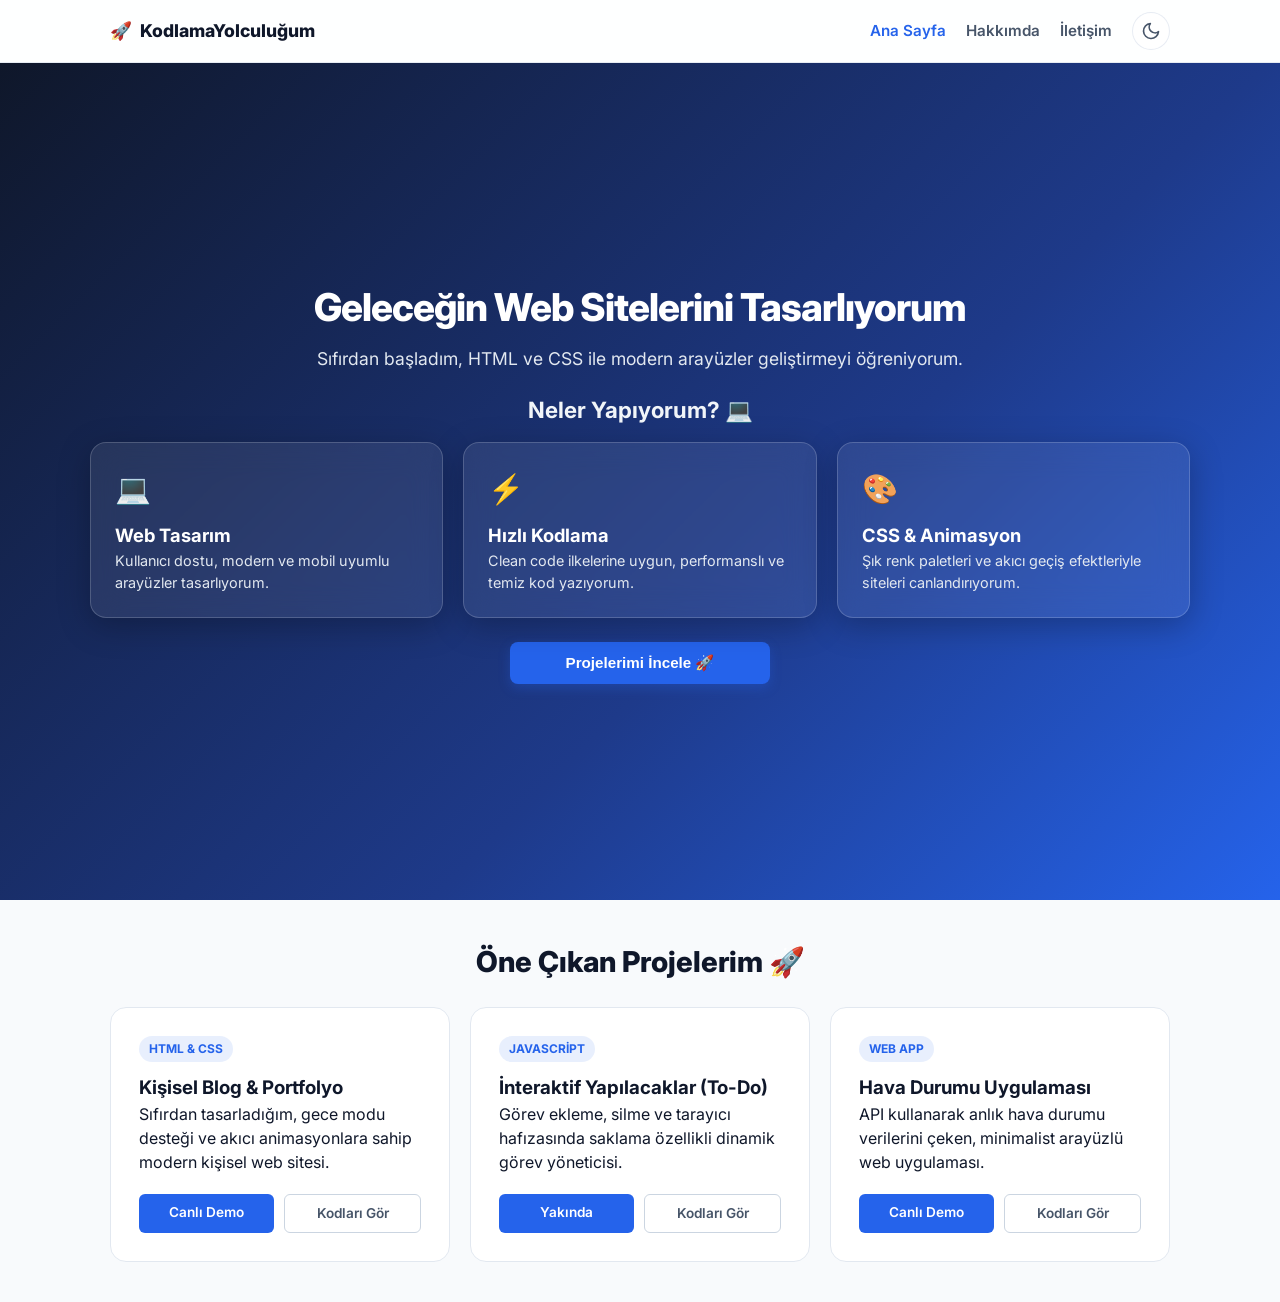
==== index.html @ c3fbe7cc "Add files via upload" ====
<!DOCTYPE html>
<html lang="tr">
<head>
    <meta charset="UTF-8">
    <meta name="viewport" content="width=device-width, initial-scale=1.0">
    <title>Profesyonel Web Sitem</title>
    
    <link href="https://fonts.googleapis.com/css2?family=Inter:wght@400;600;800&display=swap" rel="stylesheet">
    <link rel="stylesheet" href="style.css">
    
    <script>
        if (localStorage.getItem('theme') === 'dark') {
            document.documentElement.classList.add('dark-mode');
        }
    </script>
</head>
<body>

    <!-- ÜST NAVİGASYON MENÜSÜ -->
    <nav class="navbar">
        <div class="nav-container">
            <a href="index.html" class="nav-logo">
                <span>🚀</span> KodlamaYolculuğum
            </a>

            <ul class="nav-links">
                <li><a href="index.html" class="active">Ana Sayfa</a></li>
                <li><a href="hakkimda.html">Hakkımda</a></li>
                <li><a href="iletisim.html">İletişim</a></li>
                <li>
                    <button id="theme-toggle" class="theme-icon-btn" aria-label="Temayı Değiştir" title="Temayı Değiştir">
                        <svg id="theme-moon" class="theme-svg" xmlns="http://www.w3.org/2000/svg" width="20" height="20" viewBox="0 0 24 24" fill="none" stroke="currentColor" stroke-width="2" stroke-linecap="round" stroke-linejoin="round">
                            <path d="M21 12.79A9 9 0 1 1 11.21 3 7 7 0 0 0 21 12.79z"></path>
                        </svg>
                        <svg id="theme-sun" class="theme-svg hidden" xmlns="http://www.w3.org/2000/svg" width="20" height="20" viewBox="0 0 24 24" fill="none" stroke="currentColor" stroke-width="2" stroke-linecap="round" stroke-linejoin="round">
                            <circle cx="12" cy="12" r="5"></circle>
                            <line x1="12" y1="1" x2="12" y2="3"></line>
                            <line x1="12" y1="21" x2="12" y2="23"></line>
                            <line x1="4.22" y1="4.22" x2="5.64" y2="5.64"></line>
                            <line x1="18.36" y1="18.36" x2="19.78" y2="19.78"></line>
                            <line x1="1" y1="12" x2="3" y2="12"></line>
                            <line x1="21" y1="12" x2="23" y2="12"></line>
                            <line x1="4.22" y1="19.78" x2="5.64" y2="18.36"></line>
                            <line x1="18.36" y1="5.64" x2="19.78" y2="4.22"></line>
                        </svg>
                    </button>
                </li>
            </ul>
        </div>
    </nav>

    <!-- MODERN CAM EFEKTLİ TEK EKRAN KAPAK -->
    <header class="hero-screen">
        <!-- Arka Plan Işık Efektleri -->
        <div class="glow-orb orb-1"></div>
        <div class="glow-orb orb-2"></div>

        <div class="hero-content">
            <h1>Geleceğin Web Sitelerini Tasarlıyorum</h1>
            <p>Sıfırdan başladım, HTML ve CSS ile modern arayüzler geliştirmeyi öğreniyorum.</p>
        </div>

        <div class="hero-services">
            <h2 class="section-title-light">Neler Yapıyorum? 💻</h2>
            <div class="card-grid">
                <div class="card glass-card">
                    <div class="card-icon">💻</div>
                    <h3>Web Tasarım</h3>
                    <p>Kullanıcı dostu, modern ve mobil uyumlu arayüzler tasarlıyorum.</p>
                </div>
                <div class="card glass-card">
                    <div class="card-icon">⚡</div>
                    <h3>Hızlı Kodlama</h3>
                    <p>Clean code ilkelerine uygun, performanslı ve temiz kod yazıyorum.</p>
                </div>
                <div class="card glass-card">
                    <div class="card-icon">🎨</div>
                    <h3>CSS & Animasyon</h3>
                    <p>Şık renk paletleri ve akıcı geçiş efektleriyle siteleri canlandırıyorum.</p>
                </div>
            </div>

            <button type="button" id="toggle-projeler-btn" class="btn-primary hero-btn">Projelerimi İncele 🚀</button>
        </div>
    </header>

    <!-- İÇERİK BÖLÜMÜ (PROJELER) -->
    <main class="container">
        <section id="projeler" class="fade-section">
            <h2 class="section-title">Öne Çıkan Projelerim 🚀</h2>

            <div class="card-grid">
                <div class="project-card card">
                    <div class="project-tag">HTML & CSS</div>
                    <h3>Kişisel Blog & Portfolyo</h3>
                    <p>Sıfırdan tasarladığım, gece modu desteği ve akıcı animasyonlara sahip modern kişisel web sitesi.</p>
                    <div class="project-links">
                        <a href="index.html" class="project-btn demo-btn">Canlı Demo</a>
                        <a href="#" class="project-btn code-btn">Kodları Gör</a>
                    </div>
                </div>

                <div class="project-card card">
                    <div class="project-tag">JavaScript</div>
                    <h3>İnteraktif Yapılacaklar (To-Do)</h3>
                    <p>Görev ekleme, silme ve tarayıcı hafızasında saklama özellikli dinamik görev yöneticisi.</p>
                    <div class="project-links">
                        <a href="#" class="project-btn demo-btn">Yakında</a>
                        <a href="#" class="project-btn code-btn">Kodları Gör</a>
                    </div>
                </div>

                <!-- Proje 3 Kartı (index.html İçinde) -->
<div class="project-card card">
    <div class="project-tag">Web App</div>
    <h3>Hava Durumu Uygulaması</h3>
    <p>API kullanarak anlık hava durumu verilerini çeken, minimalist arayüzlü web uygulaması.</p>
    <div class="project-links">
        <a href="havadurumu.html" class="project-btn demo-btn">Canlı Demo</a>
        <!-- href="kodlar.html" YAPILDI -->
        <a href="kodlar.html" class="project-btn code-btn">Kodları Gör</a>
    </div>
</div>
        </section>
    </main>

    <script src="script.js"></script>
</body>
</html>
---- style.css ----
/* ==========================================
   1. TEMEL STİLLER & YUMUŞAK SCROLL
   ========================================== */
* {
    margin: 0;
    padding: 0;
    box-sizing: border-box;
}

html {
    scroll-behavior: smooth;
}

body {
    font-family: 'Inter', sans-serif;
    background-color: #f8fafc;
    color: #0f172a;
    line-height: 1.5;
    transition: background-color 0.3s ease, color 0.3s ease;
}

.container {
    max-width: 1100px;
    margin: 0 auto;
    padding: 40px 20px;
}

.section-title {
    font-size: 1.8rem;
    font-weight: 800;
    margin-bottom: 24px;
    text-align: center;
}

.section-title-light {
    font-size: 1.4rem;
    font-weight: 700;
    margin-bottom: 16px;
    text-align: center;
    color: #f1f5f9;
}

#projeler {
    scroll-margin-top: 90px;
}

/* ==========================================
   2. NAVİGASYON (NAVBAR)
   ========================================== */
.navbar {
    position: sticky;
    top: 0;
    background: rgba(255, 255, 255, 0.85);
    backdrop-filter: blur(12px);
    -webkit-backdrop-filter: blur(12px);
    border-bottom: 1px solid rgba(226, 232, 240, 0.8);
    z-index: 1000;
    transition: background 0.3s ease, border-color 0.3s ease;
}

.nav-container {
    display: flex;
    align-items: center;
    justify-content: space-between;
    max-width: 1100px;
    margin: 0 auto;
    padding: 12px 20px;
}

.nav-logo {
    font-size: 1.1rem;
    font-weight: 800;
    color: #0f172a;
    text-decoration: none;
    display: flex;
    align-items: center;
    gap: 8px;
}

.nav-links {
    display: flex;
    align-items: center;
    list-style: none;
    gap: 20px;
}

.nav-links li {
    display: flex;
    align-items: center;
}

.nav-links a {
    text-decoration: none;
    color: #475569;
    font-weight: 600;
    font-size: 0.95rem;
    transition: color 0.2s ease;
}

.nav-links a:hover,
.nav-links a.active {
    color: #2563eb;
}

/* ==========================================
   3. GECE MODU BUTONU (SVG İKON)
   ========================================== */
.theme-icon-btn {
    background: rgba(255, 255, 255, 0.4);
    border: 1px solid rgba(226, 232, 240, 0.8);
    backdrop-filter: blur(8px);
    border-radius: 50%;
    width: 38px;
    height: 38px;
    display: flex;
    align-items: center;
    justify-content: center;
    cursor: pointer;
    color: #475569;
    transition: all 0.25s ease;
    padding: 0;
}

.theme-icon-btn:hover {
    background-color: rgba(37, 99, 235, 0.1);
    border-color: #2563eb;
    color: #2563eb;
    transform: scale(1.05);
}

.theme-svg.hidden {
    display: none;
}

/* ==========================================
   4. TEK EKRAN KANVAS (HERO SCREEN)
   ========================================== */
.hero-screen {
    min-height: calc(100vh - 63px); /* Ekranı tam kaplar */
    background: linear-gradient(135deg, #0f172a 0%, #1e3a8a 60%, #2563eb 100%);
    color: white;
    display: flex;
    flex-direction: column;
    justify-content: space-between;
    align-items: center;
    padding: 30px 20px;
    box-sizing: border-box;
}

.hero-content {
    max-width: 700px;
    text-align: center;
    margin-top: auto;
    margin-bottom: 20px;
}

.hero-content h1 {
    font-size: 2.4rem;
    font-weight: 800;
    margin-bottom: 10px;
    letter-spacing: -1px;
}

.hero-content p {
    font-size: 1.1rem;
    color: #e2e8f0;
}

.hero-services {
    width: 100%;
    max-width: 1100px;
    margin-bottom: auto;
}

.hero-card {
    background: rgba(255, 255, 255, 0.1) !important;
    backdrop-filter: blur(12px);
    -webkit-backdrop-filter: blur(12px);
    border: 1px solid rgba(255, 255, 255, 0.2) !important;
    color: white !important;
    padding: 20px !important;
}

.hero-card h3 { color: white !important; font-size: 1.1rem; }
.hero-card p { color: #cbd5e1 !important; font-size: 0.85rem; }

.hero-btn {
    max-width: 260px;
    margin: 24px auto 0 auto;
    display: block;
}

.btn-primary {
    background-color: #2563eb;
    color: white;
    padding: 12px 24px;
    border-radius: 8px;
    font-weight: 600;
    font-size: 0.95rem;
    border: none;
    cursor: pointer;
    transition: all 0.3s ease;
    box-shadow: 0 4px 12px rgba(37, 99, 235, 0.3);
    text-align: center;
    width: 100%;
}

.btn-primary:hover {
    background-color: #1d4ed8;
    transform: translateY(-2px);
    box-shadow: 0 6px 20px rgba(37, 99, 235, 0.4);
}

/* ==========================================
   5. KARTLAR VE PROJELER
   ========================================== */
.card-grid {
    display: grid;
    grid-template-columns: repeat(auto-fit, minmax(260px, 1fr));
    gap: 20px;
}

.card {
    background: white;
    padding: 28px;
    border-radius: 16px;
    border: 1px solid #e2e8f0;
    transition: transform 0.3s ease, box-shadow 0.3s ease;
}

.card:hover {
    transform: translateY(-5px);
    box-shadow: 0 12px 24px rgba(0, 0, 0, 0.12);
}

.card-icon {
    font-size: 1.8rem;
    margin-bottom: 12px;
}

/* Gizli Projeler Bölümü */
.hidden-section {
    display: none;
    opacity: 0;
    transition: opacity 0.4s ease;
}

.hidden-section.show {
    display: block;
    opacity: 1;
}

.project-card {
    display: flex;
    flex-direction: column;
    justify-content: space-between;
}

.project-tag {
    align-self: flex-start;
    background: rgba(37, 99, 235, 0.1);
    color: #2563eb;
    font-size: 0.75rem;
    font-weight: 700;
    padding: 4px 10px;
    border-radius: 20px;
    margin-bottom: 12px;
    text-transform: uppercase;
}

.project-links {
    display: flex;
    gap: 10px;
    margin-top: 20px;
}

.project-btn {
    flex: 1;
    text-align: center;
    padding: 8px 12px;
    border-radius: 6px;
    font-size: 0.85rem;
    font-weight: 600;
    text-decoration: none;
    transition: all 0.2s ease;
}

.demo-btn { background-color: #2563eb; color: white; }
.demo-btn:hover { background-color: #1d4ed8; }

.code-btn {
    background-color: transparent;
    border: 1px solid #cbd5e1;
    color: #475569;
}
.code-btn:hover { border-color: #2563eb; color: #2563eb; }

/* ==========================================
   6. GECE MODU STİLLERİ (DARK MODE)
   ========================================== */
body.dark-mode {
    background-color: #090d16;
    color: #f8fafc;
}

body.dark-mode .navbar {
    background: rgba(15, 23, 42, 0.85);
    border-bottom-color: rgba(51, 65, 85, 0.8);
}

body.dark-mode .nav-logo { color: #f8fafc; }
body.dark-mode .nav-links a { color: #cbd5e1; }
body.dark-mode .nav-links a:hover,
body.dark-mode .nav-links a.active { color: #60a5fa; }

body.dark-mode .hero-screen {
    background: linear-gradient(135deg, #020617 0%, #0f172a 60%, #1e1b4b 100%) !important;
}

body.dark-mode .theme-icon-btn {
    background: rgba(30, 41, 59, 0.5);
    border-color: rgba(51, 65, 85, 0.8);
    color: #fbbf24;
}

body.dark-mode .card {
    background: #1e293b;
    border-color: #334155;
    color: #f8fafc;
}

body.dark-mode .project-tag {
    background: rgba(96, 165, 250, 0.15);
    color: #60a5fa;
}

body.dark-mode .code-btn {
    border-color: #475569;
    color: #cbd5e1;
}

/* ==========================================
   7. MOBİL UYUM (RESPONSIVE)
   ========================================== */
@media (max-width: 768px) {
    .hero-screen { min-height: auto; padding: 20px 14px; }
    .hero-content h1 { font-size: 1.8rem; }
    .hero-content p { font-size: 0.95rem; }
}
/* ==========================================
   ✨ CAM KARTLARIN AÇIK MODDA YAZILARINI NETLEŞTİRME
   ========================================== */
.glass-card {
    background: rgba(255, 255, 255, 0.08) !important;
    backdrop-filter: blur(16px);
    -webkit-backdrop-filter: blur(16px);
    border: 1px solid rgba(255, 255, 255, 0.18) !important;
    padding: 24px !important;
    box-shadow: 0 8px 32px 0 rgba(0, 0, 0, 0.25);
}

.glass-card h3 { 
    color: #ffffff !important; 
    font-size: 1.15rem;
    font-weight: 700;
}

.glass-card p { 
    color: #e2e8f0 !important; 
    font-size: 0.9rem;
    line-height: 1.5;
}

.glass-card:hover {
    background: rgba(255, 255, 255, 0.14) !important;
    border-color: rgba(147, 197, 253, 0.5) !important;
}
/* ==========================================
   ✨ SAYFA AÇILIŞINDA YUKARI SÜZÜLME EFEKTİ
   ========================================== */
body {
    animation: sayfaYukariSuzul 0.7s cubic-bezier(0.16, 1, 0.3, 1) forwards;
}

@keyframes sayfaYukariSuzul {
    from {
        opacity: 0;
        transform: translateY(24px); /* Sayfa hafif aşağıdan başlar */
    }
    to {
        opacity: 1;
        transform: translateY(0);    /* Tam yerine pürüzsüzce oturur */
    }
}
/* ==========================================
   🌤️ HAVA DURUMU UYGULAMASI STİLLERİ
   ========================================== */
.weather-card {
    max-width: 480px;
    margin: 40px auto;
    text-align: center;
    padding: 36px 28px;
}

.weather-subtext {
    color: #64748b;
    font-size: 0.9rem;
    margin-bottom: 20px;
}

body.dark-mode .weather-subtext { color: #94a3b8; }

.weather-search-box {
    display: flex;
    gap: 10px;
    margin-bottom: 28px;
}

.weather-search-box input {
    flex: 1;
    padding: 12px 16px;
    border-radius: 8px;
    border: 1px solid #cbd5e1;
    font-size: 0.95rem;
    outline: none;
    transition: border-color 0.2s;
}

.weather-search-box input:focus {
    border-color: #2563eb;
}

body.dark-mode .weather-search-box input {
    background: #0f172a;
    border-color: #334155;
    color: white;
}

.weather-icon {
    font-size: 3.5rem;
    margin-bottom: 8px;
}

.weather-temp {
    font-size: 3rem;
    font-weight: 800;
    color: #2563eb;
    margin: 8px 0;
}

body.dark-mode .weather-temp { color: #60a5fa; }

.weather-desc {
    font-size: 1.1rem;
    font-weight: 600;
    color: #475569;
    margin-bottom: 24px;
}

body.dark-mode .weather-desc { color: #cbd5e1; }

.weather-details {
    display: flex;
    justify-content: space-around;
    padding-top: 20px;
    border-top: 1px solid #e2e8f0;
}

body.dark-mode .weather-details { border-top-color: #334155; }

.weather-details div {
    display: flex;
    flex-direction: column;
    gap: 4px;
}

.weather-details span {
    font-size: 0.85rem;
    color: #64748b;
}
/* ==========================================
   🌤️ HAVA DURUMU & ARAMA ÖNERİLERİ STİLLERİ
   ========================================== */
.weather-card {
    max-width: 480px;
    margin: 40px auto;
    text-align: center;
    padding: 36px 28px;
}

.weather-subtext {
    color: #64748b;
    font-size: 0.9rem;
    margin-bottom: 20px;
}

.weather-search-wrapper {
    position: relative;
    margin-bottom: 28px;
}

.weather-search-box {
    display: flex;
    gap: 10px;
}

.weather-search-box input {
    flex: 1;
    padding: 12px 16px;
    border-radius: 8px;
    border: 1px solid #cbd5e1;
    font-size: 0.95rem;
    outline: none;
    transition: border-color 0.2s, background-color 0.3s;
}

.weather-search-box input:focus {
    border-color: #2563eb;
}

/* Otomatik Öneri Listesi */
.suggestions-list {
    position: absolute;
    top: 100%;
    left: 0;
    right: 0;
    background: white;
    border: 1px solid #cbd5e1;
    border-radius: 8px;
    margin-top: 4px;
    list-style: none;
    max-height: 200px;
    overflow-y: auto;
    z-index: 100;
    box-shadow: 0 10px 25px rgba(0, 0, 0, 0.1);
    text-align: left;
}

.suggestions-list.hidden {
    display: none;
}

.suggestions-list li {
    padding: 10px 16px;
    cursor: pointer;
    font-size: 0.9rem;
    border-bottom: 1px solid #f1f5f9;
    color: #0f172a;
    transition: background-color 0.2s;
}

.suggestions-list li:hover {
    background-color: #eff6ff;
    color: #2563eb;
}

.weather-icon {
    font-size: 3.5rem;
    margin-bottom: 8px;
}

.weather-temp {
    font-size: 3rem;
    font-weight: 800;
    color: #2563eb;
    margin: 8px 0;
}

.weather-desc {
    font-size: 1.1rem;
    font-weight: 600;
    color: #475569;
    margin-bottom: 24px;
}

.weather-details {
    display: flex;
    justify-content: space-around;
    padding-top: 20px;
    border-top: 1px solid #e2e8f0;
}

.weather-details div {
    display: flex;
    flex-direction: column;
    gap: 4px;
}

.weather-details span {
    font-size: 0.85rem;
    color: #64748b;
}

/* Gece Modu Özel Uyarlamaları */
body.dark-mode .weather-subtext { color: #94a3b8; }

body.dark-mode .weather-search-box input {
    background: #0f172a;
    border-color: #334155;
    color: white;
}

body.dark-mode .suggestions-list {
    background: #1e293b;
    border-color: #334155;
}

body.dark-mode .suggestions-list li {
    color: #f8fafc;
    border-bottom-color: #334155;
}

body.dark-mode .suggestions-list li:hover {
    background-color: #334155;
    color: #60a5fa;
}

body.dark-mode .weather-temp { color: #60a5fa; }
body.dark-mode .weather-desc { color: #cbd5e1; }
body.dark-mode .weather-details { border-top-color: #334155; }
body.dark-mode .weather-details span { color: #94a3b8; }
/* ==========================================
   💻 KOD GÖRÜNTÜLEYİCİ (CODE VIEWER) STİLLERİ
   ========================================== */
.code-viewer-container {
    max-width: 900px;
    margin: 30px auto;
    padding: 32px;
}

.code-header {
    display: flex;
    justify-content: space-between;
    align-items: center;
    gap: 20px;
    margin-bottom: 16px;
    flex-wrap: wrap;
}

.code-description {
    color: #64748b;
    font-size: 0.95rem;
    margin-bottom: 24px;
}

body.dark-mode .code-description { color: #94a3b8; }

.code-tabs {
    display: flex;
    gap: 8px;
    border-bottom: 2px solid #e2e8f0;
    margin-bottom: 16px;
}

body.dark-mode .code-tabs { border-bottom-color: #334155; }

.tab-btn {
    background: transparent;
    border: none;
    padding: 10px 18px;
    font-size: 0.9rem;
    font-weight: 600;
    color: #64748b;
    cursor: pointer;
    border-bottom: 2px solid transparent;
    margin-bottom: -2px;
    transition: all 0.2s;
}

.tab-btn.active {
    color: #2563eb;
    border-bottom-color: #2563eb;
}

body.dark-mode .tab-btn { color: #94a3b8; }
body.dark-mode .tab-btn.active { color: #60a5fa; border-bottom-color: #60a5fa; }

.code-block-wrapper {
    position: relative;
    background: #0f172a;
    border-radius: 12px;
    padding: 20px;
    overflow-x: auto;
    box-shadow: 0 10px 30px rgba(0, 0, 0, 0.2);
}

.code-block-wrapper pre {
    margin: 0;
    font-family: 'Fira Code', monospace;
    font-size: 0.88rem;
    color: #e2e8f0;
    line-height: 1.6;
}

.copy-btn {
    position: absolute;
    top: 12px;
    right: 12px;
    background: rgba(255, 255, 255, 0.1);
    color: white;
    border: 1px solid rgba(255, 255, 255, 0.2);
    padding: 6px 12px;
    border-radius: 6px;
    font-size: 0.78rem;
    cursor: pointer;
    transition: all 0.2s;
}

.copy-btn:hover {
    background: rgba(255, 255, 255, 0.2);
}
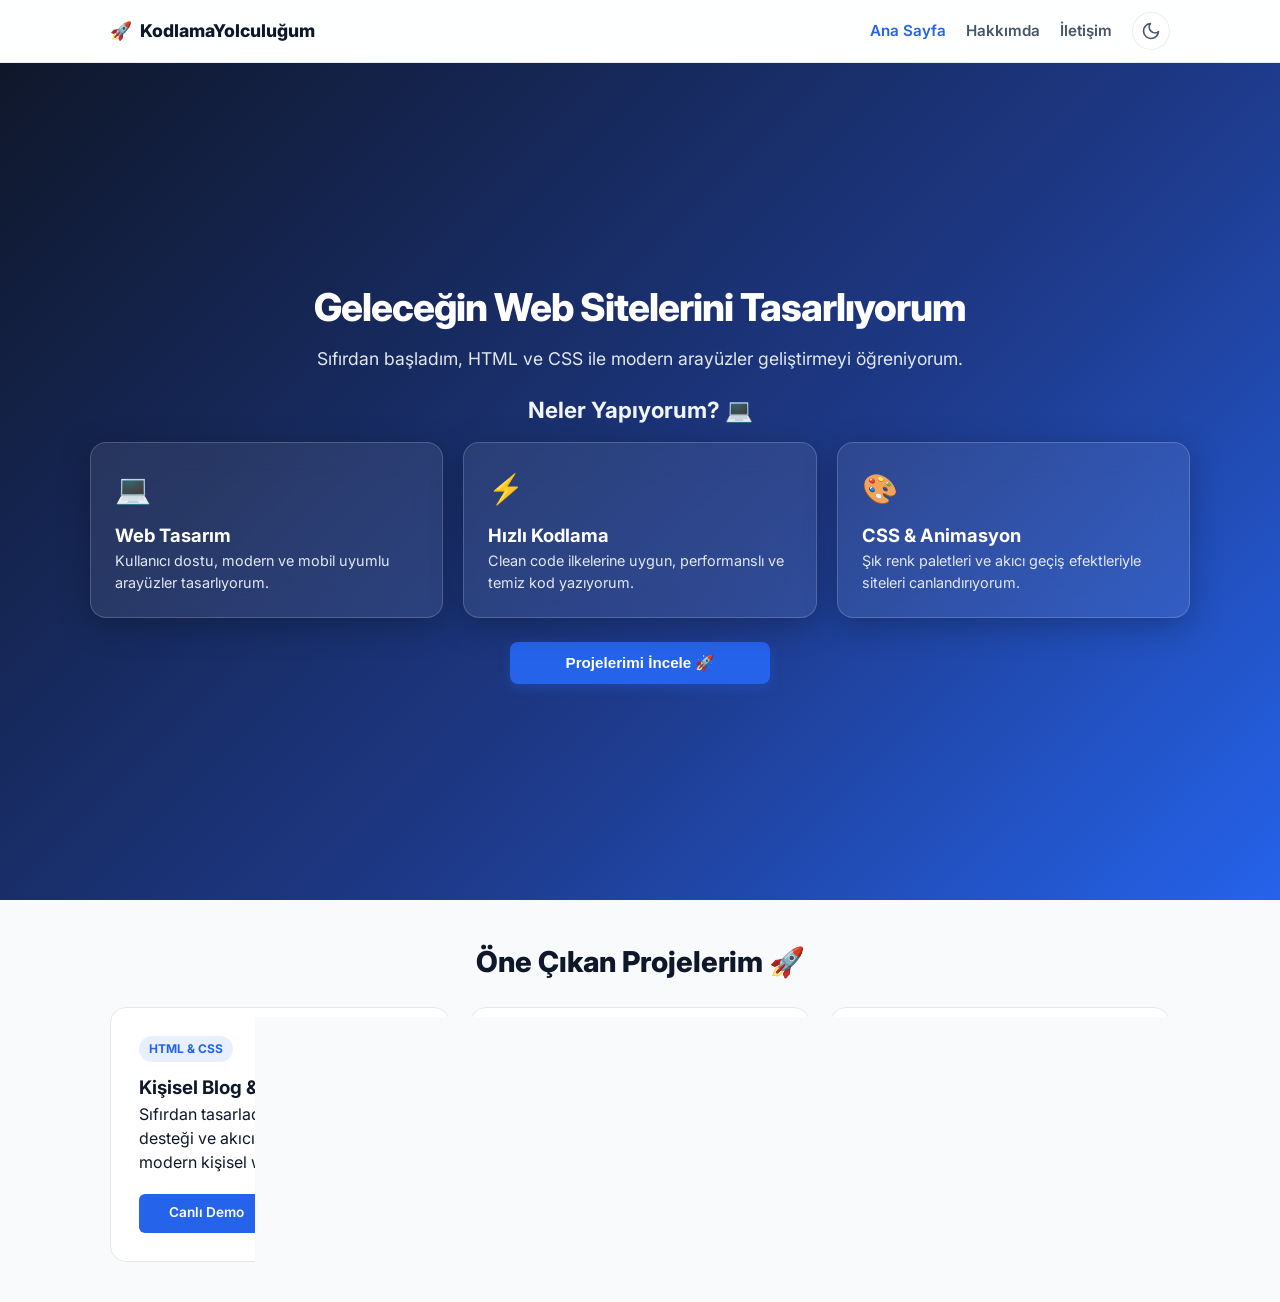
==== commit 9b627329: "Add files via upload" ====
--- a/index.html
+++ b/index.html
@@ -8,6 +8,7 @@
     <link href="https://fonts.googleapis.com/css2?family=Inter:wght@400;600;800&display=swap" rel="stylesheet">
     <link rel="stylesheet" href="style.css">
     
+    <!-- Gece Modu Flaş Önleyici Script -->
     <script>
         if (localStorage.getItem('theme') === 'dark') {
             document.documentElement.classList.add('dark-mode');
@@ -80,7 +81,9 @@
                 </div>
             </div>
 
-            <button type="button" id="toggle-projeler-btn" class="btn-primary hero-btn">Projelerimi İncele 🚀</button>
+            <button type="button" class="btn-primary hero-btn" onclick="document.getElementById('projeler').scrollIntoView({ behavior: 'smooth' }); return false;">
+    Projelerimi İncele 🚀
+</button>
         </div>
     </header>
 
@@ -90,16 +93,18 @@
             <h2 class="section-title">Öne Çıkan Projelerim 🚀</h2>
 
             <div class="card-grid">
+                <!-- 1. PROJE: Kişisel Portfolyo Sitem -->
                 <div class="project-card card">
                     <div class="project-tag">HTML & CSS</div>
                     <h3>Kişisel Blog & Portfolyo</h3>
                     <p>Sıfırdan tasarladığım, gece modu desteği ve akıcı animasyonlara sahip modern kişisel web sitesi.</p>
                     <div class="project-links">
                         <a href="index.html" class="project-btn demo-btn">Canlı Demo</a>
-                        <a href="#" class="project-btn code-btn">Kodları Gör</a>
+                        <a href="https://github.com/mustafa-portfolio/portfolio" target="_blank" class="project-btn code-btn">Kodları Gör ↗</a>
                     </div>
                 </div>
 
+                <!-- 2. PROJE: İnteraktif To-Do App -->
                 <div class="project-card card">
                     <div class="project-tag">JavaScript</div>
                     <h3>İnteraktif Yapılacaklar (To-Do)</h3>
@@ -110,17 +115,17 @@
                     </div>
                 </div>
 
-                <!-- Proje 3 Kartı (index.html İçinde) -->
-<div class="project-card card">
-    <div class="project-tag">Web App</div>
-    <h3>Hava Durumu Uygulaması</h3>
-    <p>API kullanarak anlık hava durumu verilerini çeken, minimalist arayüzlü web uygulaması.</p>
-    <div class="project-links">
-        <a href="havadurumu.html" class="project-btn demo-btn">Canlı Demo</a>
-        <!-- href="kodlar.html" YAPILDI -->
-        <a href="kodlar.html" class="project-btn code-btn">Kodları Gör</a>
-    </div>
-</div>
+                <!-- 3. PROJE: Hava Durumu Uygulaması -->
+                <div class="project-card card">
+                    <div class="project-tag">Web App</div>
+                    <h3>Hava Durumu Uygulaması</h3>
+                    <p>API kullanarak anlık hava durumu verilerini çeken, minimalist arayüzlü web uygulaması.</p>
+                    <div class="project-links">
+                        <a href="havadurumu.html" class="project-btn demo-btn">Canlı Demo</a>
+                        <a href="kodlar.html" class="project-btn code-btn">Kodları Gör</a>
+                    </div>
+                </div>
+            </div>
         </section>
     </main>
 
--- a/style.css
+++ b/style.css
@@ -1,3 +1,6 @@
+html {
+    scroll-behavior: smooth;
+}
 /* ==========================================
    1. TEMEL STİLLER & YUMUŞAK SCROLL
    ========================================== */
@@ -708,4 +711,170 @@
 
 .copy-btn:hover {
     background: rgba(255, 255, 255, 0.2);
+}
+/* ==========================================
+   MODERN İLETİŞİM FORMU STİLLERİ
+   ========================================== */
+
+.contact-card-wrapper {
+    max-width: 580px;
+    margin: 40px auto;
+    padding: 0 20px;
+}
+
+.contact-form.glass-card {
+    background: rgba(255, 255, 255, 0.05);
+    backdrop-filter: blur(16px);
+    -webkit-backdrop-filter: blur(16px);
+    border: 1px solid rgba(255, 255, 255, 0.12);
+    border-radius: 20px;
+    padding: 35px 30px;
+    box-shadow: 0 20px 40px rgba(0, 0, 0, 0.15);
+    transition: transform 0.3s ease, box-shadow 0.3s ease;
+}
+
+.contact-form.glass-card:hover {
+    box-shadow: 0 25px 50px rgba(0, 0, 0, 0.25);
+}
+
+.form-header {
+    text-align: center;
+    margin-bottom: 28px;
+}
+
+.form-header h3 {
+    font-size: 1.6rem;
+    font-weight: 700;
+    margin-bottom: 8px;
+}
+
+.form-header p {
+    font-size: 0.95rem;
+    opacity: 0.8;
+}
+
+.form-group {
+    margin-bottom: 22px;
+    display: flex;
+    flex-direction: column;
+    text-align: left;
+}
+
+.form-group label {
+    font-size: 0.9rem;
+    font-weight: 600;
+    margin-bottom: 8px;
+    display: flex;
+    align-items: center;
+    gap: 6px;
+}
+
+/* Input ve Textarea Stilleri */
+.form-group input,
+.form-group textarea {
+    width: 100%;
+    padding: 14px 16px;
+    border-radius: 12px;
+    border: 1px solid rgba(255, 255, 255, 0.15);
+    background: rgba(255, 255, 255, 0.04);
+    color: inherit;
+    font-family: inherit;
+    font-size: 0.95rem;
+    outline: none;
+    transition: all 0.25s ease;
+    box-sizing: border-box;
+}
+
+.form-group textarea {
+    resize: vertical;
+    min-height: 110px;
+}
+
+/* Yazı yazarken veya odaklanınca oluşacak parlama efekti */
+.form-group input:focus,
+.form-group textarea:focus {
+    border-color: #6366f1;
+    background: rgba(255, 255, 255, 0.08);
+    box-shadow: 0 0 15px rgba(99, 102, 241, 0.3);
+    transform: translateY(-1px);
+}
+
+/* Placeholder (İpucu yazısı) Stili */
+.form-group input::placeholder,
+.form-group textarea::placeholder {
+    opacity: 0.45;
+}
+
+/* Gönder Butonu */
+.submit-btn {
+    width: 100%;
+    padding: 15px;
+    border-radius: 12px;
+    font-size: 1rem;
+    font-weight: 600;
+    cursor: pointer;
+    display: flex;
+    align-items: center;
+    justify-content: center;
+    gap: 8px;
+    transition: transform 0.2s ease, box-shadow 0.2s ease;
+    margin-top: 10px;
+}
+
+.submit-btn:hover {
+    transform: translateY(-2px);
+    box-shadow: 0 10px 20px rgba(99, 102, 241, 0.4);
+}
+
+.submit-btn:active {
+    transform: translateY(0);
+}
+
+/* ==========================================
+   GÜNDÜZ (AÇIK) MOD İÇİN RENK VE METİN DÜZELTMELERİ
+   ========================================== */
+
+/* Açık modda kart arka planı ve genel metin rengi */
+html:not(.dark-mode) .contact-form.glass-card {
+    background: rgba(255, 255, 255, 0.92) !important;
+    border: 1px solid rgba(0, 0, 0, 0.1) !important;
+    color: #1e293b !important;
+}
+
+/* Başlık ve alt başlık metinleri */
+html:not(.dark-mode) .form-header h3 {
+    color: #0f172a !important;
+}
+
+html:not(.dark-mode) .form-header p {
+    color: #475569 !important;
+    opacity: 1 !important;
+}
+
+/* Alan Etiketleri (Adınız, E-posta vb.) */
+html:not(.dark-mode) .form-group label {
+    color: #334155 !important;
+}
+
+/* Input ve Textarea Kutuları */
+html:not(.dark-mode) .form-group input,
+html:not(.dark-mode) .form-group textarea {
+    background: #ffffff !important;
+    border: 1px solid #cbd5e1 !important;
+    color: #0f172a !important;
+}
+
+/* Input Odaklanma (Focus) Hali */
+html:not(.dark-mode) .form-group input:focus,
+html:not(.dark-mode) .form-group textarea:focus {
+    background: #ffffff !important;
+    border-color: #6366f1 !important;
+    box-shadow: 0 0 12px rgba(99, 102, 241, 0.25) !important;
+}
+
+/* İpucu (Placeholder) Yazıları */
+html:not(.dark-mode) .form-group input::placeholder,
+html:not(.dark-mode) .form-group textarea::placeholder {
+    color: #64748b !important;
+    opacity: 1 !important;
 }
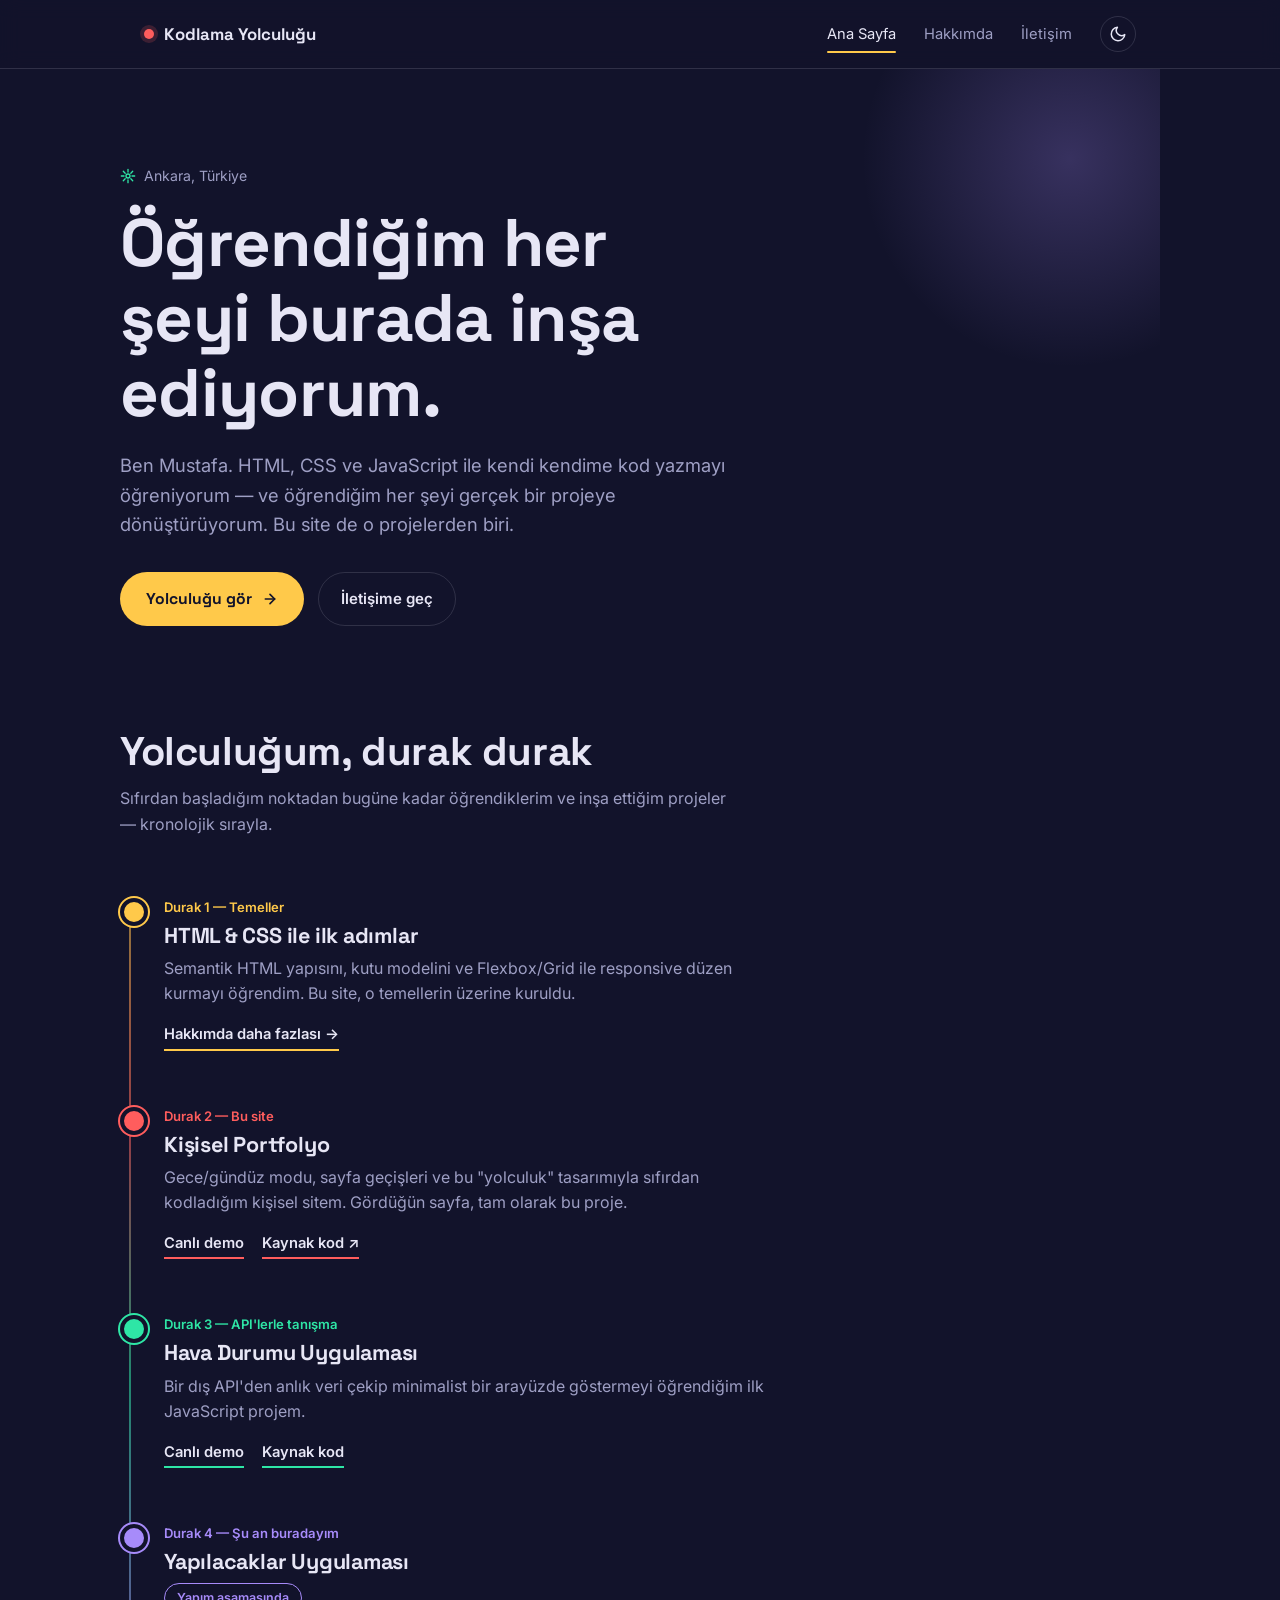
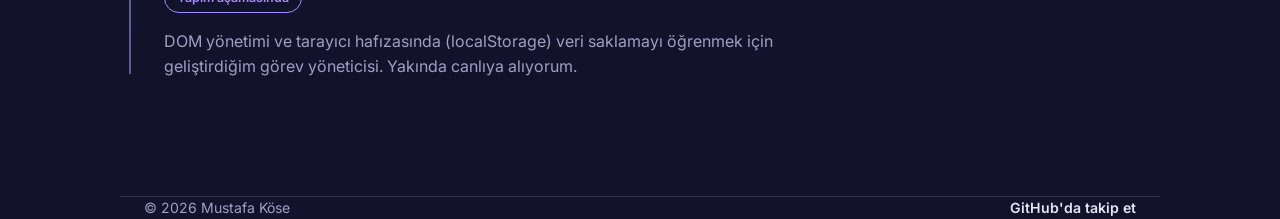
==== commit 81fd09e7: "Add files via upload" ====
--- a/index.html
+++ b/index.html
@@ -1,134 +1,108 @@
-<!DOCTYPE html>
-<html lang="tr">
-<head>
-    <meta charset="UTF-8">
-    <meta name="viewport" content="width=device-width, initial-scale=1.0">
-    <title>Profesyonel Web Sitem</title>
-    
-    <link href="https://fonts.googleapis.com/css2?family=Inter:wght@400;600;800&display=swap" rel="stylesheet">
-    <link rel="stylesheet" href="style.css">
-    
-    <!-- Gece Modu Flaş Önleyici Script -->
-    <script>
-        if (localStorage.getItem('theme') === 'dark') {
-            document.documentElement.classList.add('dark-mode');
-        }
-    </script>
-</head>
-<body>
-
-    <!-- ÜST NAVİGASYON MENÜSÜ -->
-    <nav class="navbar">
-        <div class="nav-container">
-            <a href="index.html" class="nav-logo">
-                <span>🚀</span> KodlamaYolculuğum
-            </a>
-
-            <ul class="nav-links">
-                <li><a href="index.html" class="active">Ana Sayfa</a></li>
-                <li><a href="hakkimda.html">Hakkımda</a></li>
-                <li><a href="iletisim.html">İletişim</a></li>
-                <li>
-                    <button id="theme-toggle" class="theme-icon-btn" aria-label="Temayı Değiştir" title="Temayı Değiştir">
-                        <svg id="theme-moon" class="theme-svg" xmlns="http://www.w3.org/2000/svg" width="20" height="20" viewBox="0 0 24 24" fill="none" stroke="currentColor" stroke-width="2" stroke-linecap="round" stroke-linejoin="round">
-                            <path d="M21 12.79A9 9 0 1 1 11.21 3 7 7 0 0 0 21 12.79z"></path>
-                        </svg>
-                        <svg id="theme-sun" class="theme-svg hidden" xmlns="http://www.w3.org/2000/svg" width="20" height="20" viewBox="0 0 24 24" fill="none" stroke="currentColor" stroke-width="2" stroke-linecap="round" stroke-linejoin="round">
-                            <circle cx="12" cy="12" r="5"></circle>
-                            <line x1="12" y1="1" x2="12" y2="3"></line>
-                            <line x1="12" y1="21" x2="12" y2="23"></line>
-                            <line x1="4.22" y1="4.22" x2="5.64" y2="5.64"></line>
-                            <line x1="18.36" y1="18.36" x2="19.78" y2="19.78"></line>
-                            <line x1="1" y1="12" x2="3" y2="12"></line>
-                            <line x1="21" y1="12" x2="23" y2="12"></line>
-                            <line x1="4.22" y1="19.78" x2="5.64" y2="18.36"></line>
-                            <line x1="18.36" y1="5.64" x2="19.78" y2="4.22"></line>
-                        </svg>
-                    </button>
-                </li>
-            </ul>
-        </div>
-    </nav>
-
-    <!-- MODERN CAM EFEKTLİ TEK EKRAN KAPAK -->
-    <header class="hero-screen">
-        <!-- Arka Plan Işık Efektleri -->
-        <div class="glow-orb orb-1"></div>
-        <div class="glow-orb orb-2"></div>
-
-        <div class="hero-content">
-            <h1>Geleceğin Web Sitelerini Tasarlıyorum</h1>
-            <p>Sıfırdan başladım, HTML ve CSS ile modern arayüzler geliştirmeyi öğreniyorum.</p>
-        </div>
-
-        <div class="hero-services">
-            <h2 class="section-title-light">Neler Yapıyorum? 💻</h2>
-            <div class="card-grid">
-                <div class="card glass-card">
-                    <div class="card-icon">💻</div>
-                    <h3>Web Tasarım</h3>
-                    <p>Kullanıcı dostu, modern ve mobil uyumlu arayüzler tasarlıyorum.</p>
-                </div>
-                <div class="card glass-card">
-                    <div class="card-icon">⚡</div>
-                    <h3>Hızlı Kodlama</h3>
-                    <p>Clean code ilkelerine uygun, performanslı ve temiz kod yazıyorum.</p>
-                </div>
-                <div class="card glass-card">
-                    <div class="card-icon">🎨</div>
-                    <h3>CSS & Animasyon</h3>
-                    <p>Şık renk paletleri ve akıcı geçiş efektleriyle siteleri canlandırıyorum.</p>
-                </div>
-            </div>
-
-            <button type="button" class="btn-primary hero-btn" onclick="document.getElementById('projeler').scrollIntoView({ behavior: 'smooth' }); return false;">
-    Projelerimi İncele 🚀
-</button>
-        </div>
-    </header>
-
-    <!-- İÇERİK BÖLÜMÜ (PROJELER) -->
-    <main class="container">
-        <section id="projeler" class="fade-section">
-            <h2 class="section-title">Öne Çıkan Projelerim 🚀</h2>
-
-            <div class="card-grid">
-                <!-- 1. PROJE: Kişisel Portfolyo Sitem -->
-                <div class="project-card card">
-                    <div class="project-tag">HTML & CSS</div>
-                    <h3>Kişisel Blog & Portfolyo</h3>
-                    <p>Sıfırdan tasarladığım, gece modu desteği ve akıcı animasyonlara sahip modern kişisel web sitesi.</p>
-                    <div class="project-links">
-                        <a href="index.html" class="project-btn demo-btn">Canlı Demo</a>
-                        <a href="https://github.com/mustafa-portfolio/portfolio" target="_blank" class="project-btn code-btn">Kodları Gör ↗</a>
-                    </div>
-                </div>
-
-                <!-- 2. PROJE: İnteraktif To-Do App -->
-                <div class="project-card card">
-                    <div class="project-tag">JavaScript</div>
-                    <h3>İnteraktif Yapılacaklar (To-Do)</h3>
-                    <p>Görev ekleme, silme ve tarayıcı hafızasında saklama özellikli dinamik görev yöneticisi.</p>
-                    <div class="project-links">
-                        <a href="#" class="project-btn demo-btn">Yakında</a>
-                        <a href="#" class="project-btn code-btn">Kodları Gör</a>
-                    </div>
-                </div>
-
-                <!-- 3. PROJE: Hava Durumu Uygulaması -->
-                <div class="project-card card">
-                    <div class="project-tag">Web App</div>
-                    <h3>Hava Durumu Uygulaması</h3>
-                    <p>API kullanarak anlık hava durumu verilerini çeken, minimalist arayüzlü web uygulaması.</p>
-                    <div class="project-links">
-                        <a href="havadurumu.html" class="project-btn demo-btn">Canlı Demo</a>
-                        <a href="kodlar.html" class="project-btn code-btn">Kodları Gör</a>
-                    </div>
-                </div>
-            </div>
-        </section>
-    </main>
-
-    <script src="script.js"></script>
-</body>
-</html>+<!DOCTYPE html>
+<html lang="tr">
+<head>
+<meta charset="UTF-8">
+<meta name="viewport" content="width=device-width, initial-scale=1.0">
+<title>Mustafa Köse — Kodlama Yolculuğu</title>
+<meta name="description" content="Ankara merkezli front-end geliştirici adayı Mustafa Köse'nin HTML, CSS ve JavaScript ile öğrenirken inşa ettiği projeler.">
+<link rel="preconnect" href="https://fonts.googleapis.com">
+<link href="https://fonts.googleapis.com/css2?family=Space+Grotesk:wght@500;700&family=Inter:wght@400;500;600&display=swap" rel="stylesheet">
+<link rel="stylesheet" href="style.css">
+<script>
+  if (localStorage.getItem('theme') === 'light') {
+    document.documentElement.classList.add('light-mode');
+  }
+</script>
+</head>
+<body>
+
+<nav class="navbar">
+  <div class="nav-container">
+    <a href="index.html" class="nav-logo"><span class="dot"></span> Kodlama Yolculuğu</a>
+    <ul class="nav-links">
+      <li><a href="index.html" class="active">Ana Sayfa</a></li>
+      <li><a href="hakkimda.html">Hakkımda</a></li>
+      <li><a href="iletisim.html">İletişim</a></li>
+      <li>
+        <button id="theme-toggle" class="theme-icon-btn" aria-label="Temayı değiştir" title="Temayı değiştir">
+          <svg id="theme-moon" class="theme-svg" width="18" height="18" viewBox="0 0 24 24" fill="none" stroke="currentColor" stroke-width="2" stroke-linecap="round" stroke-linejoin="round"><path d="M21 12.79A9 9 0 1 1 11.21 3 7 7 0 0 0 21 12.79z"></path></svg>
+          <svg id="theme-sun" class="theme-svg hidden" width="18" height="18" viewBox="0 0 24 24" fill="none" stroke="currentColor" stroke-width="2" stroke-linecap="round" stroke-linejoin="round"><circle cx="12" cy="12" r="5"></circle><line x1="12" y1="1" x2="12" y2="3"></line><line x1="12" y1="21" x2="12" y2="23"></line><line x1="4.22" y1="4.22" x2="5.64" y2="5.64"></line><line x1="18.36" y1="18.36" x2="19.78" y2="19.78"></line><line x1="1" y1="12" x2="3" y2="12"></line><line x1="21" y1="12" x2="23" y2="12"></line><line x1="4.22" y1="19.78" x2="5.64" y2="18.36"></line><line x1="18.36" y1="5.64" x2="19.78" y2="4.22"></line></svg>
+        </button>
+      </li>
+    </ul>
+  </div>
+</nav>
+
+<header class="hero container">
+  <p class="hero-kicker">
+    <svg width="16" height="16" viewBox="0 0 24 24" fill="none" stroke="currentColor" stroke-width="2" stroke-linecap="round" stroke-linejoin="round"><circle cx="12" cy="12" r="3"></circle><path d="M12 2v4M12 18v4M4.93 4.93l2.83 2.83M16.24 16.24l2.83 2.83M2 12h4M18 12h4M4.93 19.07l2.83-2.83M16.24 7.76l2.83-2.83"></path></svg>
+    Ankara, Türkiye
+  </p>
+  <h1>Öğrendiğim her şeyi burada inşa ediyorum.</h1>
+  <p class="lead">Ben Mustafa. HTML, CSS ve JavaScript ile kendi kendime kod yazmayı öğreniyorum — ve öğrendiğim her şeyi gerçek bir projeye dönüştürüyorum. Bu site de o projelerden biri.</p>
+  <div class="hero-actions">
+    <button type="button" class="btn-primary" onclick="document.getElementById('rota').scrollIntoView({behavior:'smooth'})">
+      Yolculuğu gör
+      <svg width="16" height="16" viewBox="0 0 24 24" fill="none" stroke="currentColor" stroke-width="2.5" stroke-linecap="round" stroke-linejoin="round"><line x1="5" y1="12" x2="19" y2="12"></line><polyline points="12 5 19 12 12 19"></polyline></svg>
+    </button>
+    <a href="iletisim.html" class="btn-secondary">İletişime geç</a>
+  </div>
+</header>
+
+<main class="container route-section" id="rota">
+  <div class="route-intro">
+    <h2>Yolculuğum, durak durak</h2>
+    <p>Sıfırdan başladığım noktadan bugüne kadar öğrendiklerim ve inşa ettiğim projeler — kronolojik sırayla.</p>
+  </div>
+
+  <div class="route">
+
+    <div class="stop">
+      <span class="stop-tag">Durak 1 — Temeller</span>
+      <h3>HTML & CSS ile ilk adımlar</h3>
+      <p>Semantik HTML yapısını, kutu modelini ve Flexbox/Grid ile responsive düzen kurmayı öğrendim. Bu site, o temellerin üzerine kuruldu.</p>
+      <div class="stop-links">
+        <a href="hakkimda.html">Hakkımda daha fazlası →</a>
+      </div>
+    </div>
+
+    <div class="stop">
+      <span class="stop-tag">Durak 2 — Bu site</span>
+      <h3>Kişisel Portfolyo</h3>
+      <p>Gece/gündüz modu, sayfa geçişleri ve bu "yolculuk" tasarımıyla sıfırdan kodladığım kişisel sitem. Gördüğün sayfa, tam olarak bu proje.</p>
+      <div class="stop-links">
+        <a href="index.html">Canlı demo</a>
+        <a href="https://github.com/mustafa-portfolio/portfolio" target="_blank" rel="noopener">Kaynak kod ↗</a>
+      </div>
+    </div>
+
+    <div class="stop">
+      <span class="stop-tag">Durak 3 — API'lerle tanışma</span>
+      <h3>Hava Durumu Uygulaması</h3>
+      <p>Bir dış API'den anlık veri çekip minimalist bir arayüzde göstermeyi öğrendiğim ilk JavaScript projem.</p>
+      <div class="stop-links">
+        <a href="havadurumu.html">Canlı demo</a>
+        <a href="kodlar.html">Kaynak kod</a>
+      </div>
+    </div>
+
+    <div class="stop">
+      <span class="stop-tag">Durak 4 — Şu an buradayım</span>
+      <h3>Yapılacaklar Uygulaması</h3>
+      <span class="stop-status">Yapım aşamasında</span>
+      <p>DOM yönetimi ve tarayıcı hafızasında (localStorage) veri saklamayı öğrenmek için geliştirdiğim görev yöneticisi. Yakında canlıya alıyorum.</p>
+    </div>
+
+  </div>
+</main>
+
+<footer class="container">
+  <div class="footer-row">
+    <span>© 2026 Mustafa Köse</span>
+    <a href="https://github.com/mustafa-portfolio" target="_blank" rel="noopener">GitHub'da takip et</a>
+  </div>
+</footer>
+
+<script src="script.js"></script>
+</body>
+</html>
--- a/style.css
+++ b/style.css
@@ -1,880 +1,919 @@
-html {
-    scroll-behavior: smooth;
-}
-/* ==========================================
-   1. TEMEL STİLLER & YUMUŞAK SCROLL
-   ========================================== */
-* {
-    margin: 0;
-    padding: 0;
-    box-sizing: border-box;
-}
-
-html {
-    scroll-behavior: smooth;
-}
-
-body {
-    font-family: 'Inter', sans-serif;
-    background-color: #f8fafc;
-    color: #0f172a;
-    line-height: 1.5;
-    transition: background-color 0.3s ease, color 0.3s ease;
-}
-
-.container {
-    max-width: 1100px;
-    margin: 0 auto;
-    padding: 40px 20px;
-}
-
-.section-title {
-    font-size: 1.8rem;
-    font-weight: 800;
-    margin-bottom: 24px;
-    text-align: center;
-}
-
-.section-title-light {
-    font-size: 1.4rem;
-    font-weight: 700;
-    margin-bottom: 16px;
-    text-align: center;
-    color: #f1f5f9;
-}
-
-#projeler {
-    scroll-margin-top: 90px;
-}
-
-/* ==========================================
-   2. NAVİGASYON (NAVBAR)
-   ========================================== */
-.navbar {
-    position: sticky;
-    top: 0;
-    background: rgba(255, 255, 255, 0.85);
-    backdrop-filter: blur(12px);
-    -webkit-backdrop-filter: blur(12px);
-    border-bottom: 1px solid rgba(226, 232, 240, 0.8);
-    z-index: 1000;
-    transition: background 0.3s ease, border-color 0.3s ease;
-}
-
-.nav-container {
-    display: flex;
-    align-items: center;
-    justify-content: space-between;
-    max-width: 1100px;
-    margin: 0 auto;
-    padding: 12px 20px;
-}
-
-.nav-logo {
-    font-size: 1.1rem;
-    font-weight: 800;
-    color: #0f172a;
-    text-decoration: none;
-    display: flex;
-    align-items: center;
-    gap: 8px;
-}
-
-.nav-links {
-    display: flex;
-    align-items: center;
-    list-style: none;
-    gap: 20px;
-}
-
-.nav-links li {
-    display: flex;
-    align-items: center;
-}
-
-.nav-links a {
-    text-decoration: none;
-    color: #475569;
-    font-weight: 600;
-    font-size: 0.95rem;
-    transition: color 0.2s ease;
-}
-
-.nav-links a:hover,
-.nav-links a.active {
-    color: #2563eb;
-}
-
-/* ==========================================
-   3. GECE MODU BUTONU (SVG İKON)
-   ========================================== */
-.theme-icon-btn {
-    background: rgba(255, 255, 255, 0.4);
-    border: 1px solid rgba(226, 232, 240, 0.8);
-    backdrop-filter: blur(8px);
-    border-radius: 50%;
-    width: 38px;
-    height: 38px;
-    display: flex;
-    align-items: center;
-    justify-content: center;
-    cursor: pointer;
-    color: #475569;
-    transition: all 0.25s ease;
-    padding: 0;
-}
-
-.theme-icon-btn:hover {
-    background-color: rgba(37, 99, 235, 0.1);
-    border-color: #2563eb;
-    color: #2563eb;
-    transform: scale(1.05);
-}
-
-.theme-svg.hidden {
-    display: none;
-}
-
-/* ==========================================
-   4. TEK EKRAN KANVAS (HERO SCREEN)
-   ========================================== */
-.hero-screen {
-    min-height: calc(100vh - 63px); /* Ekranı tam kaplar */
-    background: linear-gradient(135deg, #0f172a 0%, #1e3a8a 60%, #2563eb 100%);
-    color: white;
-    display: flex;
-    flex-direction: column;
-    justify-content: space-between;
-    align-items: center;
-    padding: 30px 20px;
-    box-sizing: border-box;
-}
-
-.hero-content {
-    max-width: 700px;
-    text-align: center;
-    margin-top: auto;
-    margin-bottom: 20px;
-}
-
-.hero-content h1 {
-    font-size: 2.4rem;
-    font-weight: 800;
-    margin-bottom: 10px;
-    letter-spacing: -1px;
-}
-
-.hero-content p {
-    font-size: 1.1rem;
-    color: #e2e8f0;
-}
-
-.hero-services {
-    width: 100%;
-    max-width: 1100px;
-    margin-bottom: auto;
-}
-
-.hero-card {
-    background: rgba(255, 255, 255, 0.1) !important;
-    backdrop-filter: blur(12px);
-    -webkit-backdrop-filter: blur(12px);
-    border: 1px solid rgba(255, 255, 255, 0.2) !important;
-    color: white !important;
-    padding: 20px !important;
-}
-
-.hero-card h3 { color: white !important; font-size: 1.1rem; }
-.hero-card p { color: #cbd5e1 !important; font-size: 0.85rem; }
-
-.hero-btn {
-    max-width: 260px;
-    margin: 24px auto 0 auto;
-    display: block;
-}
-
-.btn-primary {
-    background-color: #2563eb;
-    color: white;
-    padding: 12px 24px;
-    border-radius: 8px;
-    font-weight: 600;
-    font-size: 0.95rem;
-    border: none;
-    cursor: pointer;
-    transition: all 0.3s ease;
-    box-shadow: 0 4px 12px rgba(37, 99, 235, 0.3);
-    text-align: center;
-    width: 100%;
-}
-
-.btn-primary:hover {
-    background-color: #1d4ed8;
-    transform: translateY(-2px);
-    box-shadow: 0 6px 20px rgba(37, 99, 235, 0.4);
-}
-
-/* ==========================================
-   5. KARTLAR VE PROJELER
-   ========================================== */
-.card-grid {
-    display: grid;
-    grid-template-columns: repeat(auto-fit, minmax(260px, 1fr));
-    gap: 20px;
-}
-
-.card {
-    background: white;
-    padding: 28px;
-    border-radius: 16px;
-    border: 1px solid #e2e8f0;
-    transition: transform 0.3s ease, box-shadow 0.3s ease;
-}
-
-.card:hover {
-    transform: translateY(-5px);
-    box-shadow: 0 12px 24px rgba(0, 0, 0, 0.12);
-}
-
-.card-icon {
-    font-size: 1.8rem;
-    margin-bottom: 12px;
-}
-
-/* Gizli Projeler Bölümü */
-.hidden-section {
-    display: none;
-    opacity: 0;
-    transition: opacity 0.4s ease;
-}
-
-.hidden-section.show {
-    display: block;
-    opacity: 1;
-}
-
-.project-card {
-    display: flex;
-    flex-direction: column;
-    justify-content: space-between;
-}
-
-.project-tag {
-    align-self: flex-start;
-    background: rgba(37, 99, 235, 0.1);
-    color: #2563eb;
-    font-size: 0.75rem;
-    font-weight: 700;
-    padding: 4px 10px;
-    border-radius: 20px;
-    margin-bottom: 12px;
-    text-transform: uppercase;
-}
-
-.project-links {
-    display: flex;
-    gap: 10px;
-    margin-top: 20px;
-}
-
-.project-btn {
-    flex: 1;
-    text-align: center;
-    padding: 8px 12px;
-    border-radius: 6px;
-    font-size: 0.85rem;
-    font-weight: 600;
-    text-decoration: none;
-    transition: all 0.2s ease;
-}
-
-.demo-btn { background-color: #2563eb; color: white; }
-.demo-btn:hover { background-color: #1d4ed8; }
-
-.code-btn {
-    background-color: transparent;
-    border: 1px solid #cbd5e1;
-    color: #475569;
-}
-.code-btn:hover { border-color: #2563eb; color: #2563eb; }
-
-/* ==========================================
-   6. GECE MODU STİLLERİ (DARK MODE)
-   ========================================== */
-body.dark-mode {
-    background-color: #090d16;
-    color: #f8fafc;
-}
-
-body.dark-mode .navbar {
-    background: rgba(15, 23, 42, 0.85);
-    border-bottom-color: rgba(51, 65, 85, 0.8);
-}
-
-body.dark-mode .nav-logo { color: #f8fafc; }
-body.dark-mode .nav-links a { color: #cbd5e1; }
-body.dark-mode .nav-links a:hover,
-body.dark-mode .nav-links a.active { color: #60a5fa; }
-
-body.dark-mode .hero-screen {
-    background: linear-gradient(135deg, #020617 0%, #0f172a 60%, #1e1b4b 100%) !important;
-}
-
-body.dark-mode .theme-icon-btn {
-    background: rgba(30, 41, 59, 0.5);
-    border-color: rgba(51, 65, 85, 0.8);
-    color: #fbbf24;
-}
-
-body.dark-mode .card {
-    background: #1e293b;
-    border-color: #334155;
-    color: #f8fafc;
-}
-
-body.dark-mode .project-tag {
-    background: rgba(96, 165, 250, 0.15);
-    color: #60a5fa;
-}
-
-body.dark-mode .code-btn {
-    border-color: #475569;
-    color: #cbd5e1;
-}
-
-/* ==========================================
-   7. MOBİL UYUM (RESPONSIVE)
-   ========================================== */
-@media (max-width: 768px) {
-    .hero-screen { min-height: auto; padding: 20px 14px; }
-    .hero-content h1 { font-size: 1.8rem; }
-    .hero-content p { font-size: 0.95rem; }
-}
-/* ==========================================
-   ✨ CAM KARTLARIN AÇIK MODDA YAZILARINI NETLEŞTİRME
-   ========================================== */
-.glass-card {
-    background: rgba(255, 255, 255, 0.08) !important;
-    backdrop-filter: blur(16px);
-    -webkit-backdrop-filter: blur(16px);
-    border: 1px solid rgba(255, 255, 255, 0.18) !important;
-    padding: 24px !important;
-    box-shadow: 0 8px 32px 0 rgba(0, 0, 0, 0.25);
-}
-
-.glass-card h3 { 
-    color: #ffffff !important; 
-    font-size: 1.15rem;
-    font-weight: 700;
-}
-
-.glass-card p { 
-    color: #e2e8f0 !important; 
-    font-size: 0.9rem;
-    line-height: 1.5;
-}
-
-.glass-card:hover {
-    background: rgba(255, 255, 255, 0.14) !important;
-    border-color: rgba(147, 197, 253, 0.5) !important;
-}
-/* ==========================================
-   ✨ SAYFA AÇILIŞINDA YUKARI SÜZÜLME EFEKTİ
-   ========================================== */
-body {
-    animation: sayfaYukariSuzul 0.7s cubic-bezier(0.16, 1, 0.3, 1) forwards;
-}
-
-@keyframes sayfaYukariSuzul {
-    from {
-        opacity: 0;
-        transform: translateY(24px); /* Sayfa hafif aşağıdan başlar */
-    }
-    to {
-        opacity: 1;
-        transform: translateY(0);    /* Tam yerine pürüzsüzce oturur */
-    }
-}
-/* ==========================================
-   🌤️ HAVA DURUMU UYGULAMASI STİLLERİ
-   ========================================== */
-.weather-card {
-    max-width: 480px;
-    margin: 40px auto;
-    text-align: center;
-    padding: 36px 28px;
-}
-
-.weather-subtext {
-    color: #64748b;
-    font-size: 0.9rem;
-    margin-bottom: 20px;
-}
-
-body.dark-mode .weather-subtext { color: #94a3b8; }
-
-.weather-search-box {
-    display: flex;
-    gap: 10px;
-    margin-bottom: 28px;
-}
-
-.weather-search-box input {
-    flex: 1;
-    padding: 12px 16px;
-    border-radius: 8px;
-    border: 1px solid #cbd5e1;
-    font-size: 0.95rem;
-    outline: none;
-    transition: border-color 0.2s;
-}
-
-.weather-search-box input:focus {
-    border-color: #2563eb;
-}
-
-body.dark-mode .weather-search-box input {
-    background: #0f172a;
-    border-color: #334155;
-    color: white;
-}
-
-.weather-icon {
-    font-size: 3.5rem;
-    margin-bottom: 8px;
-}
-
-.weather-temp {
-    font-size: 3rem;
-    font-weight: 800;
-    color: #2563eb;
-    margin: 8px 0;
-}
-
-body.dark-mode .weather-temp { color: #60a5fa; }
-
-.weather-desc {
-    font-size: 1.1rem;
-    font-weight: 600;
-    color: #475569;
-    margin-bottom: 24px;
-}
-
-body.dark-mode .weather-desc { color: #cbd5e1; }
-
-.weather-details {
-    display: flex;
-    justify-content: space-around;
-    padding-top: 20px;
-    border-top: 1px solid #e2e8f0;
-}
-
-body.dark-mode .weather-details { border-top-color: #334155; }
-
-.weather-details div {
-    display: flex;
-    flex-direction: column;
-    gap: 4px;
-}
-
-.weather-details span {
-    font-size: 0.85rem;
-    color: #64748b;
-}
-/* ==========================================
-   🌤️ HAVA DURUMU & ARAMA ÖNERİLERİ STİLLERİ
-   ========================================== */
-.weather-card {
-    max-width: 480px;
-    margin: 40px auto;
-    text-align: center;
-    padding: 36px 28px;
-}
-
-.weather-subtext {
-    color: #64748b;
-    font-size: 0.9rem;
-    margin-bottom: 20px;
-}
-
-.weather-search-wrapper {
-    position: relative;
-    margin-bottom: 28px;
-}
-
-.weather-search-box {
-    display: flex;
-    gap: 10px;
-}
-
-.weather-search-box input {
-    flex: 1;
-    padding: 12px 16px;
-    border-radius: 8px;
-    border: 1px solid #cbd5e1;
-    font-size: 0.95rem;
-    outline: none;
-    transition: border-color 0.2s, background-color 0.3s;
-}
-
-.weather-search-box input:focus {
-    border-color: #2563eb;
-}
-
-/* Otomatik Öneri Listesi */
-.suggestions-list {
-    position: absolute;
-    top: 100%;
-    left: 0;
-    right: 0;
-    background: white;
-    border: 1px solid #cbd5e1;
-    border-radius: 8px;
-    margin-top: 4px;
-    list-style: none;
-    max-height: 200px;
-    overflow-y: auto;
-    z-index: 100;
-    box-shadow: 0 10px 25px rgba(0, 0, 0, 0.1);
-    text-align: left;
-}
-
-.suggestions-list.hidden {
-    display: none;
-}
-
-.suggestions-list li {
-    padding: 10px 16px;
-    cursor: pointer;
-    font-size: 0.9rem;
-    border-bottom: 1px solid #f1f5f9;
-    color: #0f172a;
-    transition: background-color 0.2s;
-}
-
-.suggestions-list li:hover {
-    background-color: #eff6ff;
-    color: #2563eb;
-}
-
-.weather-icon {
-    font-size: 3.5rem;
-    margin-bottom: 8px;
-}
-
-.weather-temp {
-    font-size: 3rem;
-    font-weight: 800;
-    color: #2563eb;
-    margin: 8px 0;
-}
-
-.weather-desc {
-    font-size: 1.1rem;
-    font-weight: 600;
-    color: #475569;
-    margin-bottom: 24px;
-}
-
-.weather-details {
-    display: flex;
-    justify-content: space-around;
-    padding-top: 20px;
-    border-top: 1px solid #e2e8f0;
-}
-
-.weather-details div {
-    display: flex;
-    flex-direction: column;
-    gap: 4px;
-}
-
-.weather-details span {
-    font-size: 0.85rem;
-    color: #64748b;
-}
-
-/* Gece Modu Özel Uyarlamaları */
-body.dark-mode .weather-subtext { color: #94a3b8; }
-
-body.dark-mode .weather-search-box input {
-    background: #0f172a;
-    border-color: #334155;
-    color: white;
-}
-
-body.dark-mode .suggestions-list {
-    background: #1e293b;
-    border-color: #334155;
-}
-
-body.dark-mode .suggestions-list li {
-    color: #f8fafc;
-    border-bottom-color: #334155;
-}
-
-body.dark-mode .suggestions-list li:hover {
-    background-color: #334155;
-    color: #60a5fa;
-}
-
-body.dark-mode .weather-temp { color: #60a5fa; }
-body.dark-mode .weather-desc { color: #cbd5e1; }
-body.dark-mode .weather-details { border-top-color: #334155; }
-body.dark-mode .weather-details span { color: #94a3b8; }
-/* ==========================================
-   💻 KOD GÖRÜNTÜLEYİCİ (CODE VIEWER) STİLLERİ
-   ========================================== */
-.code-viewer-container {
-    max-width: 900px;
-    margin: 30px auto;
-    padding: 32px;
-}
-
-.code-header {
-    display: flex;
-    justify-content: space-between;
-    align-items: center;
-    gap: 20px;
-    margin-bottom: 16px;
-    flex-wrap: wrap;
-}
-
-.code-description {
-    color: #64748b;
-    font-size: 0.95rem;
-    margin-bottom: 24px;
-}
-
-body.dark-mode .code-description { color: #94a3b8; }
-
-.code-tabs {
-    display: flex;
-    gap: 8px;
-    border-bottom: 2px solid #e2e8f0;
-    margin-bottom: 16px;
-}
-
-body.dark-mode .code-tabs { border-bottom-color: #334155; }
-
-.tab-btn {
-    background: transparent;
-    border: none;
-    padding: 10px 18px;
-    font-size: 0.9rem;
-    font-weight: 600;
-    color: #64748b;
-    cursor: pointer;
-    border-bottom: 2px solid transparent;
-    margin-bottom: -2px;
-    transition: all 0.2s;
-}
-
-.tab-btn.active {
-    color: #2563eb;
-    border-bottom-color: #2563eb;
-}
-
-body.dark-mode .tab-btn { color: #94a3b8; }
-body.dark-mode .tab-btn.active { color: #60a5fa; border-bottom-color: #60a5fa; }
-
-.code-block-wrapper {
-    position: relative;
-    background: #0f172a;
-    border-radius: 12px;
-    padding: 20px;
-    overflow-x: auto;
-    box-shadow: 0 10px 30px rgba(0, 0, 0, 0.2);
-}
-
-.code-block-wrapper pre {
-    margin: 0;
-    font-family: 'Fira Code', monospace;
-    font-size: 0.88rem;
-    color: #e2e8f0;
-    line-height: 1.6;
-}
-
-.copy-btn {
-    position: absolute;
-    top: 12px;
-    right: 12px;
-    background: rgba(255, 255, 255, 0.1);
-    color: white;
-    border: 1px solid rgba(255, 255, 255, 0.2);
-    padding: 6px 12px;
-    border-radius: 6px;
-    font-size: 0.78rem;
-    cursor: pointer;
-    transition: all 0.2s;
-}
-
-.copy-btn:hover {
-    background: rgba(255, 255, 255, 0.2);
-}
-/* ==========================================
-   MODERN İLETİŞİM FORMU STİLLERİ
-   ========================================== */
-
-.contact-card-wrapper {
-    max-width: 580px;
-    margin: 40px auto;
-    padding: 0 20px;
-}
-
-.contact-form.glass-card {
-    background: rgba(255, 255, 255, 0.05);
-    backdrop-filter: blur(16px);
-    -webkit-backdrop-filter: blur(16px);
-    border: 1px solid rgba(255, 255, 255, 0.12);
-    border-radius: 20px;
-    padding: 35px 30px;
-    box-shadow: 0 20px 40px rgba(0, 0, 0, 0.15);
-    transition: transform 0.3s ease, box-shadow 0.3s ease;
-}
-
-.contact-form.glass-card:hover {
-    box-shadow: 0 25px 50px rgba(0, 0, 0, 0.25);
-}
-
-.form-header {
-    text-align: center;
-    margin-bottom: 28px;
-}
-
-.form-header h3 {
-    font-size: 1.6rem;
-    font-weight: 700;
-    margin-bottom: 8px;
-}
-
-.form-header p {
-    font-size: 0.95rem;
-    opacity: 0.8;
-}
-
-.form-group {
-    margin-bottom: 22px;
-    display: flex;
-    flex-direction: column;
-    text-align: left;
-}
-
-.form-group label {
-    font-size: 0.9rem;
-    font-weight: 600;
-    margin-bottom: 8px;
-    display: flex;
-    align-items: center;
-    gap: 6px;
-}
-
-/* Input ve Textarea Stilleri */
-.form-group input,
-.form-group textarea {
-    width: 100%;
-    padding: 14px 16px;
-    border-radius: 12px;
-    border: 1px solid rgba(255, 255, 255, 0.15);
-    background: rgba(255, 255, 255, 0.04);
-    color: inherit;
-    font-family: inherit;
-    font-size: 0.95rem;
-    outline: none;
-    transition: all 0.25s ease;
-    box-sizing: border-box;
-}
-
-.form-group textarea {
-    resize: vertical;
-    min-height: 110px;
-}
-
-/* Yazı yazarken veya odaklanınca oluşacak parlama efekti */
-.form-group input:focus,
-.form-group textarea:focus {
-    border-color: #6366f1;
-    background: rgba(255, 255, 255, 0.08);
-    box-shadow: 0 0 15px rgba(99, 102, 241, 0.3);
-    transform: translateY(-1px);
-}
-
-/* Placeholder (İpucu yazısı) Stili */
-.form-group input::placeholder,
-.form-group textarea::placeholder {
-    opacity: 0.45;
-}
-
-/* Gönder Butonu */
-.submit-btn {
-    width: 100%;
-    padding: 15px;
-    border-radius: 12px;
-    font-size: 1rem;
-    font-weight: 600;
-    cursor: pointer;
-    display: flex;
-    align-items: center;
-    justify-content: center;
-    gap: 8px;
-    transition: transform 0.2s ease, box-shadow 0.2s ease;
-    margin-top: 10px;
-}
-
-.submit-btn:hover {
-    transform: translateY(-2px);
-    box-shadow: 0 10px 20px rgba(99, 102, 241, 0.4);
-}
-
-.submit-btn:active {
-    transform: translateY(0);
-}
-
-/* ==========================================
-   GÜNDÜZ (AÇIK) MOD İÇİN RENK VE METİN DÜZELTMELERİ
-   ========================================== */
-
-/* Açık modda kart arka planı ve genel metin rengi */
-html:not(.dark-mode) .contact-form.glass-card {
-    background: rgba(255, 255, 255, 0.92) !important;
-    border: 1px solid rgba(0, 0, 0, 0.1) !important;
-    color: #1e293b !important;
-}
-
-/* Başlık ve alt başlık metinleri */
-html:not(.dark-mode) .form-header h3 {
-    color: #0f172a !important;
-}
-
-html:not(.dark-mode) .form-header p {
-    color: #475569 !important;
-    opacity: 1 !important;
-}
-
-/* Alan Etiketleri (Adınız, E-posta vb.) */
-html:not(.dark-mode) .form-group label {
-    color: #334155 !important;
-}
-
-/* Input ve Textarea Kutuları */
-html:not(.dark-mode) .form-group input,
-html:not(.dark-mode) .form-group textarea {
-    background: #ffffff !important;
-    border: 1px solid #cbd5e1 !important;
-    color: #0f172a !important;
-}
-
-/* Input Odaklanma (Focus) Hali */
-html:not(.dark-mode) .form-group input:focus,
-html:not(.dark-mode) .form-group textarea:focus {
-    background: #ffffff !important;
-    border-color: #6366f1 !important;
-    box-shadow: 0 0 12px rgba(99, 102, 241, 0.25) !important;
-}
-
-/* İpucu (Placeholder) Yazıları */
-html:not(.dark-mode) .form-group input::placeholder,
-html:not(.dark-mode) .form-group textarea::placeholder {
-    color: #64748b !important;
-    opacity: 1 !important;
-}+/* =========================================================
+   KODLAMA YOLCULUĞU — Design tokens
+   ========================================================= */
+:root {
+  --ink: #12132b;
+  --ink-soft: #1b1d42;
+  --ink-softer: #24265a;
+  --paper: #f3f1fa;
+  --paper-soft: #ffffff;
+  --text-on-ink: #e7e6f5;
+  --text-on-ink-dim: #9e9fc4;
+  --text-on-paper: #16172f;
+  --text-on-paper-dim: #565879;
+
+  --amber: #ffc94a;
+  --coral: #ff5d5d;
+  --mint: #2ee6a6;
+  --violet: #a78bfa;
+
+  --font-display: "Space Grotesk", sans-serif;
+  --font-body: "Inter", sans-serif;
+
+  --line: 1px solid rgba(231, 230, 245, 0.14);
+  --radius: 14px;
+  --max-w: 1040px;
+}
+
+html.light-mode {
+  --line: 1px solid rgba(22, 23, 47, 0.12);
+}
+
+* {
+  margin: 0;
+  padding: 0;
+  box-sizing: border-box;
+}
+
+html {
+  scroll-behavior: smooth;
+}
+
+@media (prefers-reduced-motion: reduce) {
+  html {
+    scroll-behavior: auto;
+  }
+  * {
+    animation-duration: 0.001ms !important;
+    transition-duration: 0.001ms !important;
+  }
+}
+
+body {
+  font-family: var(--font-body);
+  background: var(--ink);
+  color: var(--text-on-ink);
+  line-height: 1.6;
+  -webkit-font-smoothing: antialiased;
+  transition: background 0.3s ease, color 0.3s ease;
+}
+
+html.light-mode body {
+  background: var(--paper);
+  color: var(--text-on-paper);
+}
+
+img {
+  max-width: 100%;
+  display: block;
+}
+
+a {
+  color: inherit;
+  text-decoration: none;
+}
+
+:focus-visible {
+  outline: 2px solid var(--amber);
+  outline-offset: 3px;
+  border-radius: 4px;
+}
+
+.container {
+  max-width: var(--max-w);
+  margin: 0 auto;
+  padding: 0 24px;
+}
+
+h1,
+h2,
+h3 {
+  font-family: var(--font-display);
+  font-weight: 700;
+  line-height: 1.12;
+  letter-spacing: -0.01em;
+}
+
+h1 {
+  font-size: clamp(2.4rem, 6vw, 4.2rem);
+}
+
+h2 {
+  font-size: clamp(1.7rem, 3.6vw, 2.5rem);
+}
+
+p {
+  max-width: 62ch;
+}
+
+/* =========================================================
+   NAVBAR
+   ========================================================= */
+.navbar {
+  position: sticky;
+  top: 0;
+  z-index: 50;
+  background: rgba(18, 19, 43, 0.78);
+  backdrop-filter: blur(10px);
+  border-bottom: var(--line);
+}
+
+html.light-mode .navbar {
+  background: rgba(243, 241, 250, 0.82);
+}
+
+.nav-container {
+  max-width: var(--max-w);
+  margin: 0 auto;
+  padding: 16px 24px;
+  display: flex;
+  align-items: center;
+  justify-content: space-between;
+}
+
+.nav-logo {
+  display: flex;
+  align-items: center;
+  gap: 10px;
+  font-family: var(--font-display);
+  font-weight: 700;
+  font-size: 1.05rem;
+}
+
+.nav-logo .dot {
+  width: 10px;
+  height: 10px;
+  border-radius: 50%;
+  background: var(--coral);
+  box-shadow: 0 0 0 4px rgba(255, 93, 93, 0.18);
+}
+
+.nav-links {
+  list-style: none;
+  display: flex;
+  align-items: center;
+  gap: 28px;
+}
+
+.nav-links a {
+  font-size: 0.92rem;
+  color: var(--text-on-ink-dim);
+  position: relative;
+  padding: 4px 0;
+}
+
+html.light-mode .nav-links a {
+  color: var(--text-on-paper-dim);
+}
+
+.nav-links a:hover,
+.nav-links a.active {
+  color: var(--text-on-ink);
+}
+
+html.light-mode .nav-links a:hover,
+html.light-mode .nav-links a.active {
+  color: var(--text-on-paper);
+}
+
+.nav-links a.active::after {
+  content: "";
+  position: absolute;
+  left: 0;
+  bottom: -6px;
+  width: 100%;
+  height: 2px;
+  background: var(--amber);
+  border-radius: 2px;
+}
+
+.theme-icon-btn {
+  background: transparent;
+  border: var(--line);
+  border-radius: 50%;
+  width: 36px;
+  height: 36px;
+  display: grid;
+  place-items: center;
+  cursor: pointer;
+  color: var(--text-on-ink);
+}
+
+html.light-mode .theme-icon-btn {
+  color: var(--text-on-paper);
+}
+
+.theme-svg.hidden {
+  display: none;
+}
+
+/* =========================================================
+   HERO
+   ========================================================= */
+.hero {
+  padding: 96px 0 64px;
+  position: relative;
+  overflow: hidden;
+}
+
+.hero::before {
+  content: "";
+  position: absolute;
+  top: -120px;
+  right: -120px;
+  width: 420px;
+  height: 420px;
+  background: radial-gradient(circle, rgba(167, 139, 250, 0.25), transparent 70%);
+  pointer-events: none;
+}
+
+.hero-kicker {
+  display: inline-flex;
+  align-items: center;
+  gap: 8px;
+  font-size: 0.88rem;
+  color: var(--text-on-ink-dim);
+  margin-bottom: 18px;
+}
+
+html.light-mode .hero-kicker {
+  color: var(--text-on-paper-dim);
+}
+
+.hero-kicker svg {
+  color: var(--mint);
+}
+
+.hero h1 {
+  max-width: 14ch;
+  margin-bottom: 20px;
+}
+
+.hero .lead {
+  font-size: 1.15rem;
+  color: var(--text-on-ink-dim);
+  max-width: 52ch;
+  margin-bottom: 32px;
+}
+
+html.light-mode .hero .lead {
+  color: var(--text-on-paper-dim);
+}
+
+.btn-primary {
+  display: inline-flex;
+  align-items: center;
+  gap: 10px;
+  background: var(--amber);
+  color: var(--ink);
+  font-family: var(--font-display);
+  font-weight: 700;
+  font-size: 0.98rem;
+  padding: 14px 26px;
+  border-radius: 999px;
+  border: none;
+  cursor: pointer;
+  transition: transform 0.15s ease;
+}
+
+.btn-primary:hover {
+  transform: translateY(-2px);
+}
+
+.btn-secondary {
+  display: inline-flex;
+  align-items: center;
+  gap: 8px;
+  font-size: 0.94rem;
+  font-weight: 600;
+  padding: 14px 22px;
+  border-radius: 999px;
+  border: var(--line);
+  color: var(--text-on-ink);
+}
+
+html.light-mode .btn-secondary {
+  color: var(--text-on-paper);
+}
+
+.hero-actions {
+  display: flex;
+  flex-wrap: wrap;
+  gap: 14px;
+}
+
+/* =========================================================
+   ROUTE / STOPS TIMELINE
+   ========================================================= */
+.route-section {
+  padding: 40px 0 100px;
+}
+
+.route-intro h2 {
+  margin-bottom: 12px;
+}
+
+.route-intro p {
+  color: var(--text-on-ink-dim);
+  margin-bottom: 56px;
+}
+
+html.light-mode .route-intro p {
+  color: var(--text-on-paper-dim);
+}
+
+.route {
+  position: relative;
+  padding-left: 44px;
+}
+
+.route::before {
+  content: "";
+  position: absolute;
+  left: 9px;
+  top: 6px;
+  bottom: 6px;
+  width: 2px;
+  background: linear-gradient(
+    to bottom,
+    var(--amber),
+    var(--coral) 30%,
+    var(--mint) 62%,
+    var(--violet)
+  );
+  opacity: 0.55;
+}
+
+.stop {
+  position: relative;
+  padding-bottom: 52px;
+}
+
+.stop:last-child {
+  padding-bottom: 0;
+}
+
+.stop::before {
+  content: "";
+  position: absolute;
+  left: -44px;
+  top: 4px;
+  width: 20px;
+  height: 20px;
+  border-radius: 50%;
+  background: var(--stop-color, var(--amber));
+  border: 4px solid var(--ink);
+  box-shadow: 0 0 0 2px var(--stop-color, var(--amber));
+}
+
+html.light-mode .stop::before {
+  border-color: var(--paper);
+}
+
+.stop:nth-child(4n + 1) {
+  --stop-color: var(--amber);
+}
+.stop:nth-child(4n + 2) {
+  --stop-color: var(--coral);
+}
+.stop:nth-child(4n + 3) {
+  --stop-color: var(--mint);
+}
+.stop:nth-child(4n + 4) {
+  --stop-color: var(--violet);
+}
+
+.stop-tag {
+  display: inline-block;
+  font-size: 0.82rem;
+  font-weight: 600;
+  color: var(--stop-color, var(--amber));
+  margin-bottom: 6px;
+}
+
+.stop h3 {
+  font-size: 1.35rem;
+  margin-bottom: 8px;
+}
+
+.stop p {
+  color: var(--text-on-ink-dim);
+  margin-bottom: 16px;
+}
+
+html.light-mode .stop p {
+  color: var(--text-on-paper-dim);
+}
+
+.stop-status {
+  display: inline-block;
+  font-size: 0.78rem;
+  font-weight: 600;
+  padding: 4px 12px;
+  border-radius: 999px;
+  border: 1px solid var(--stop-color, var(--amber));
+  color: var(--stop-color, var(--amber));
+  margin-bottom: 16px;
+}
+
+.stop-links {
+  display: flex;
+  gap: 18px;
+  flex-wrap: wrap;
+}
+
+.stop-links a {
+  font-size: 0.92rem;
+  font-weight: 600;
+  border-bottom: 2px solid var(--stop-color, var(--amber));
+  padding-bottom: 2px;
+}
+
+/* =========================================================
+   FOOTER
+   ========================================================= */
+footer {
+  border-top: var(--line);
+  padding: 40px 0;
+}
+
+.footer-row {
+  display: flex;
+  justify-content: space-between;
+  align-items: center;
+  flex-wrap: wrap;
+  gap: 16px;
+  font-size: 0.88rem;
+  color: var(--text-on-ink-dim);
+}
+
+html.light-mode .footer-row {
+  color: var(--text-on-paper-dim);
+}
+
+.footer-row a {
+  font-weight: 600;
+  color: var(--text-on-ink);
+}
+
+html.light-mode .footer-row a {
+  color: var(--text-on-paper);
+}
+
+/* =========================================================
+   PAGE HEADER (Hakkımda / İletişim)
+   ========================================================= */
+.page-header {
+  padding: 90px 0 50px;
+}
+
+.page-header .stop-tag {
+  color: var(--violet);
+}
+
+/* =========================================================
+   HAKKIMDA
+   ========================================================= */
+.about-grid {
+  display: grid;
+  grid-template-columns: 1fr 1fr;
+  gap: 48px;
+  padding-bottom: 100px;
+  align-items: start;
+}
+
+.about-grid p {
+  color: var(--text-on-ink-dim);
+  margin-bottom: 18px;
+}
+
+html.light-mode .about-grid p {
+  color: var(--text-on-paper-dim);
+}
+
+.skill-list {
+  list-style: none;
+  display: flex;
+  flex-direction: column;
+  gap: 14px;
+}
+
+.skill-list li {
+  display: flex;
+  justify-content: space-between;
+  align-items: center;
+  border-bottom: var(--line);
+  padding-bottom: 12px;
+  font-family: var(--font-display);
+  font-weight: 600;
+}
+
+.skill-list span.level {
+  font-family: var(--font-body);
+  font-weight: 500;
+  font-size: 0.85rem;
+  color: var(--text-on-ink-dim);
+}
+
+html.light-mode .skill-list span.level {
+  color: var(--text-on-paper-dim);
+}
+
+@media (max-width: 760px) {
+  .about-grid {
+    grid-template-columns: 1fr;
+  }
+}
+
+/* =========================================================
+   İLETİŞİM
+   ========================================================= */
+.contact-wrap {
+  display: grid;
+  grid-template-columns: 0.9fr 1.1fr;
+  gap: 56px;
+  padding-bottom: 100px;
+  align-items: start;
+}
+
+.contact-info p {
+  color: var(--text-on-ink-dim);
+  margin-bottom: 24px;
+}
+
+html.light-mode .contact-info p {
+  color: var(--text-on-paper-dim);
+}
+
+.contact-channels {
+  list-style: none;
+  display: flex;
+  flex-direction: column;
+  gap: 16px;
+}
+
+.contact-channels a {
+  display: flex;
+  align-items: center;
+  gap: 12px;
+  font-weight: 600;
+}
+
+.contact-channels svg {
+  color: var(--mint);
+  flex-shrink: 0;
+}
+
+form {
+  display: flex;
+  flex-direction: column;
+  gap: 18px;
+}
+
+label {
+  font-size: 0.85rem;
+  font-weight: 600;
+  margin-bottom: 6px;
+  display: block;
+  color: var(--text-on-ink-dim);
+}
+
+html.light-mode label {
+  color: var(--text-on-paper-dim);
+}
+
+input,
+textarea {
+  width: 100%;
+  background: var(--ink-soft);
+  border: var(--line);
+  border-radius: 10px;
+  padding: 13px 14px;
+  color: var(--text-on-ink);
+  font-family: var(--font-body);
+  font-size: 0.95rem;
+}
+
+html.light-mode input,
+html.light-mode textarea {
+  background: var(--paper-soft);
+  color: var(--text-on-paper);
+}
+
+input:focus,
+textarea:focus {
+  outline: 2px solid var(--amber);
+  outline-offset: 1px;
+}
+
+textarea {
+  min-height: 140px;
+  resize: vertical;
+}
+
+.form-status {
+  font-size: 0.88rem;
+  color: var(--mint);
+  min-height: 20px;
+}
+
+@media (max-width: 760px) {
+  .contact-wrap {
+    grid-template-columns: 1fr;
+  }
+}
+
+/* =========================================================
+   SHARED CARD (weather app, code viewer)
+   ========================================================= */
+.tool-page {
+  padding-bottom: 100px;
+}
+
+.card {
+  background: var(--ink-soft);
+  border: var(--line);
+  border-radius: var(--radius);
+  padding: 32px;
+}
+
+html.light-mode .card {
+  background: var(--paper-soft);
+}
+
+.card h2 {
+  margin-bottom: 6px;
+}
+
+/* ---- Hava Durumu Uygulaması ---- */
+.weather-card {
+  max-width: 560px;
+}
+
+.weather-subtext {
+  color: var(--text-on-ink-dim);
+  margin-bottom: 22px;
+}
+
+html.light-mode .weather-subtext {
+  color: var(--text-on-paper-dim);
+}
+
+.weather-search-wrapper {
+  position: relative;
+  margin-bottom: 28px;
+}
+
+.weather-search-box {
+  display: flex;
+  gap: 10px;
+}
+
+.weather-search-box input {
+  flex: 1;
+}
+
+.weather-search-box .btn-primary {
+  padding: 13px 20px;
+}
+
+.suggestions-list {
+  list-style: none;
+  position: absolute;
+  top: calc(100% + 6px);
+  left: 0;
+  right: 0;
+  background: var(--ink-softer);
+  border: var(--line);
+  border-radius: 10px;
+  overflow: hidden;
+  z-index: 10;
+}
+
+html.light-mode .suggestions-list {
+  background: var(--paper-soft);
+}
+
+.suggestions-list.hidden {
+  display: none;
+}
+
+.suggestions-list li {
+  padding: 11px 14px;
+  cursor: pointer;
+  font-size: 0.92rem;
+}
+
+.suggestions-list li:hover {
+  background: rgba(255, 201, 74, 0.14);
+}
+
+.weather-result-box {
+  text-align: center;
+  padding: 28px 20px;
+  border-radius: var(--radius);
+  background: var(--ink-softer);
+}
+
+html.light-mode .weather-result-box {
+  background: var(--paper);
+}
+
+.weather-icon {
+  font-size: 2.6rem;
+  margin-bottom: 8px;
+}
+
+.weather-temp {
+  font-family: var(--font-display);
+  font-size: 3rem;
+  font-weight: 700;
+  margin: 6px 0;
+}
+
+.weather-desc {
+  color: var(--text-on-ink-dim);
+  margin: 0 auto 20px;
+}
+
+html.light-mode .weather-desc {
+  color: var(--text-on-paper-dim);
+}
+
+.weather-details {
+  display: flex;
+  justify-content: center;
+  gap: 40px;
+  border-top: var(--line);
+  padding-top: 18px;
+}
+
+.weather-details div {
+  display: flex;
+  flex-direction: column;
+  gap: 4px;
+  font-size: 0.85rem;
+  color: var(--text-on-ink-dim);
+}
+
+html.light-mode .weather-details div {
+  color: var(--text-on-paper-dim);
+}
+
+.weather-details strong {
+  font-family: var(--font-display);
+  font-size: 1.1rem;
+  color: var(--text-on-ink);
+}
+
+html.light-mode .weather-details strong {
+  color: var(--text-on-paper);
+}
+
+/* ---- Kod Görüntüleyici ---- */
+.code-header {
+  display: flex;
+  justify-content: space-between;
+  align-items: flex-start;
+  gap: 16px;
+  flex-wrap: wrap;
+  margin-bottom: 14px;
+}
+
+.project-tag {
+  display: inline-block;
+  font-size: 0.8rem;
+  font-weight: 600;
+  color: var(--mint);
+  margin-bottom: 6px;
+}
+
+.code-description {
+  color: var(--text-on-ink-dim);
+  margin-bottom: 24px;
+}
+
+html.light-mode .code-description {
+  color: var(--text-on-paper-dim);
+}
+
+.project-btn {
+  display: inline-block;
+  font-size: 0.9rem;
+  font-weight: 600;
+  padding: 10px 18px;
+  border-radius: 999px;
+  border: var(--line);
+  white-space: nowrap;
+}
+
+.code-tabs {
+  display: flex;
+  gap: 8px;
+  margin-bottom: 16px;
+  flex-wrap: wrap;
+}
+
+.tab-btn {
+  background: transparent;
+  border: var(--line);
+  color: var(--text-on-ink-dim);
+  font-family: var(--font-body);
+  font-size: 0.85rem;
+  font-weight: 600;
+  padding: 9px 16px;
+  border-radius: 999px;
+  cursor: pointer;
+}
+
+html.light-mode .tab-btn {
+  color: var(--text-on-paper-dim);
+}
+
+.tab-btn.active {
+  background: var(--amber);
+  border-color: var(--amber);
+  color: var(--ink);
+}
+
+.code-block-wrapper {
+  position: relative;
+  background: var(--ink);
+  border-radius: 10px;
+  border: var(--line);
+}
+
+html.light-mode .code-block-wrapper {
+  background: #f7f7fb;
+}
+
+.code-block-wrapper pre {
+  margin: 0;
+  padding: 20px;
+  overflow-x: auto;
+}
+
+.code-block-wrapper code {
+  font-family: "Fira Code", monospace;
+  font-size: 0.85rem;
+  color: var(--mint);
+  white-space: pre;
+}
+
+.copy-btn {
+  position: absolute;
+  top: 10px;
+  right: 10px;
+  background: var(--ink-softer);
+  border: var(--line);
+  color: var(--text-on-ink);
+  font-size: 0.8rem;
+  padding: 7px 12px;
+  border-radius: 8px;
+  cursor: pointer;
+}
+
+html.light-mode .copy-btn {
+  background: var(--paper-soft);
+  color: var(--text-on-paper);
+}
+
+/* =========================================================
+   ENTRANCE (single orchestrated hero reveal only)
+   ========================================================= */
+.hero-kicker,
+.hero h1,
+.hero .lead,
+.hero-actions {
+  opacity: 0;
+  transform: translateY(14px);
+  animation: rise 0.6s ease forwards;
+}
+
+.hero h1 {
+  animation-delay: 0.08s;
+}
+.hero .lead {
+  animation-delay: 0.16s;
+}
+.hero-actions {
+  animation-delay: 0.24s;
+}
+
+@keyframes rise {
+  to {
+    opacity: 1;
+    transform: translateY(0);
+  }
+}
+
+@media (prefers-reduced-motion: reduce) {
+  .hero-kicker,
+  .hero h1,
+  .hero .lead,
+  .hero-actions {
+    opacity: 1;
+    transform: none;
+    animation: none;
+  }
+}
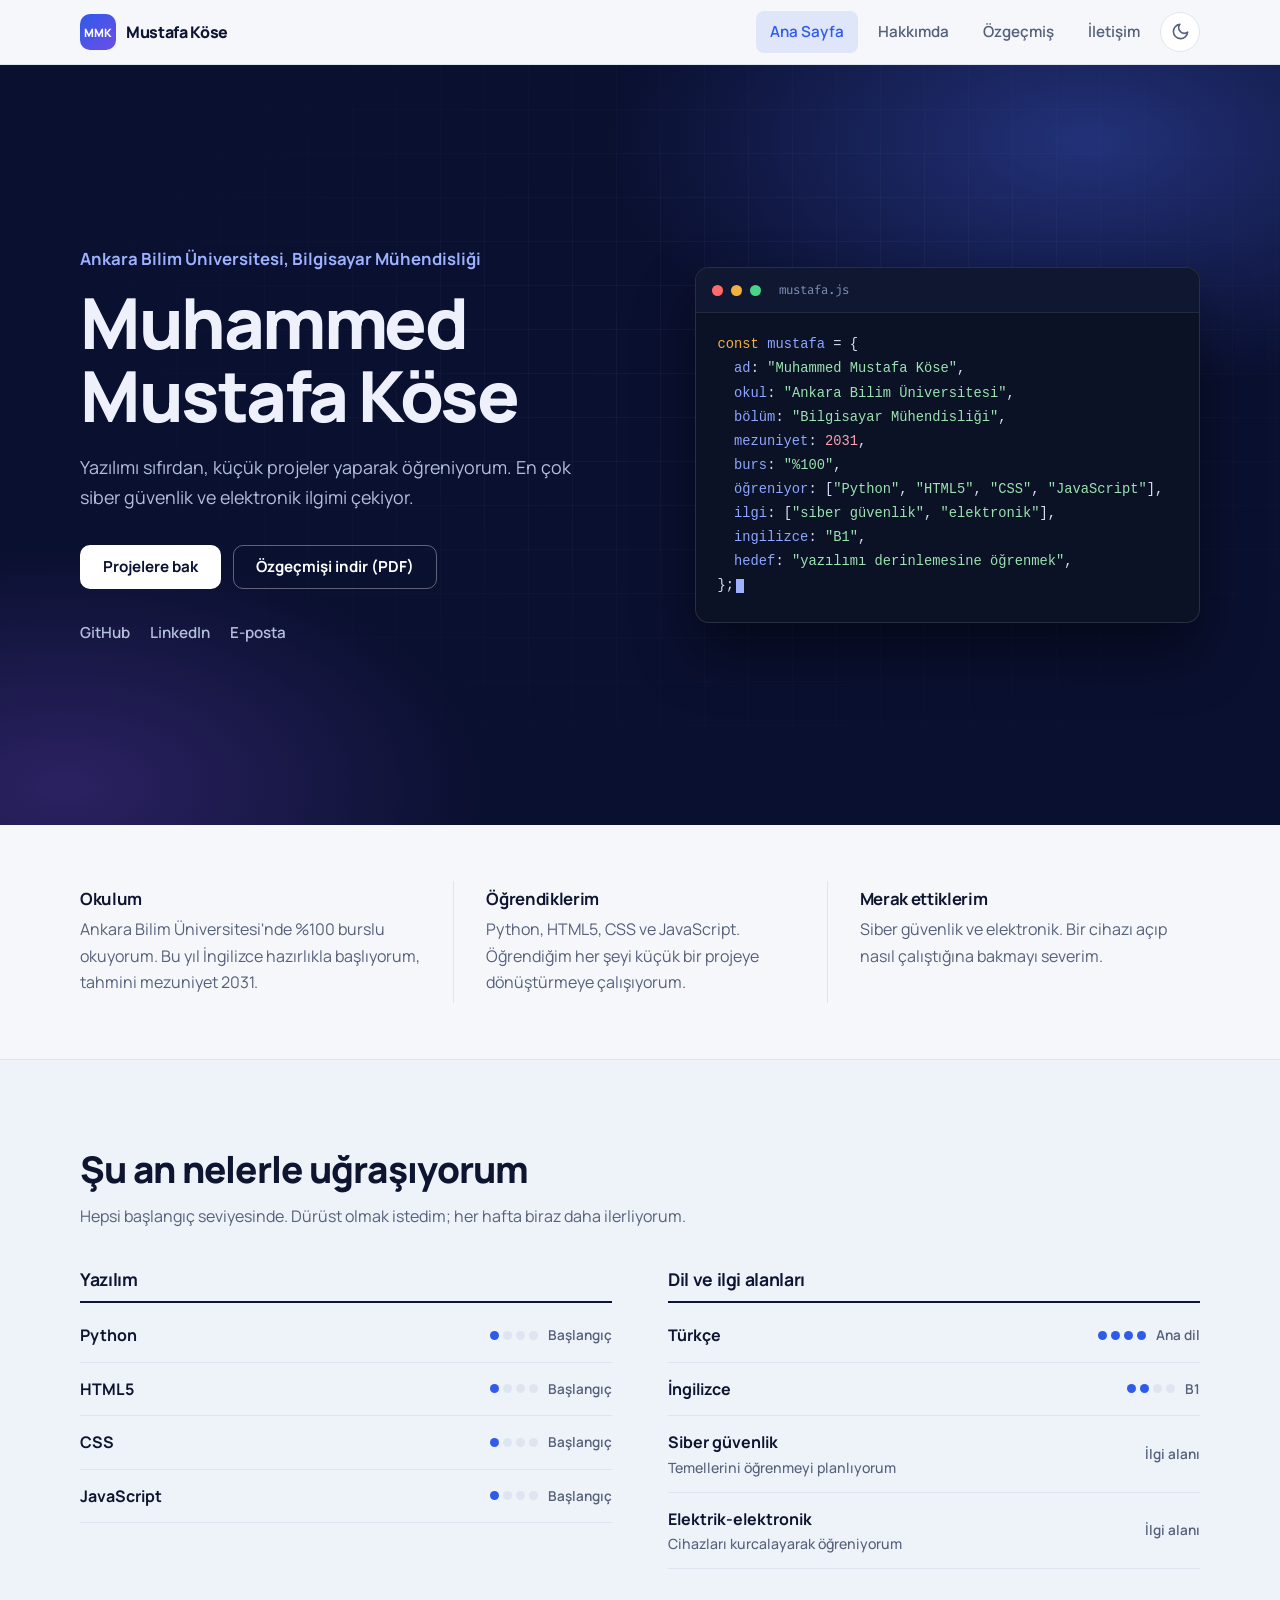
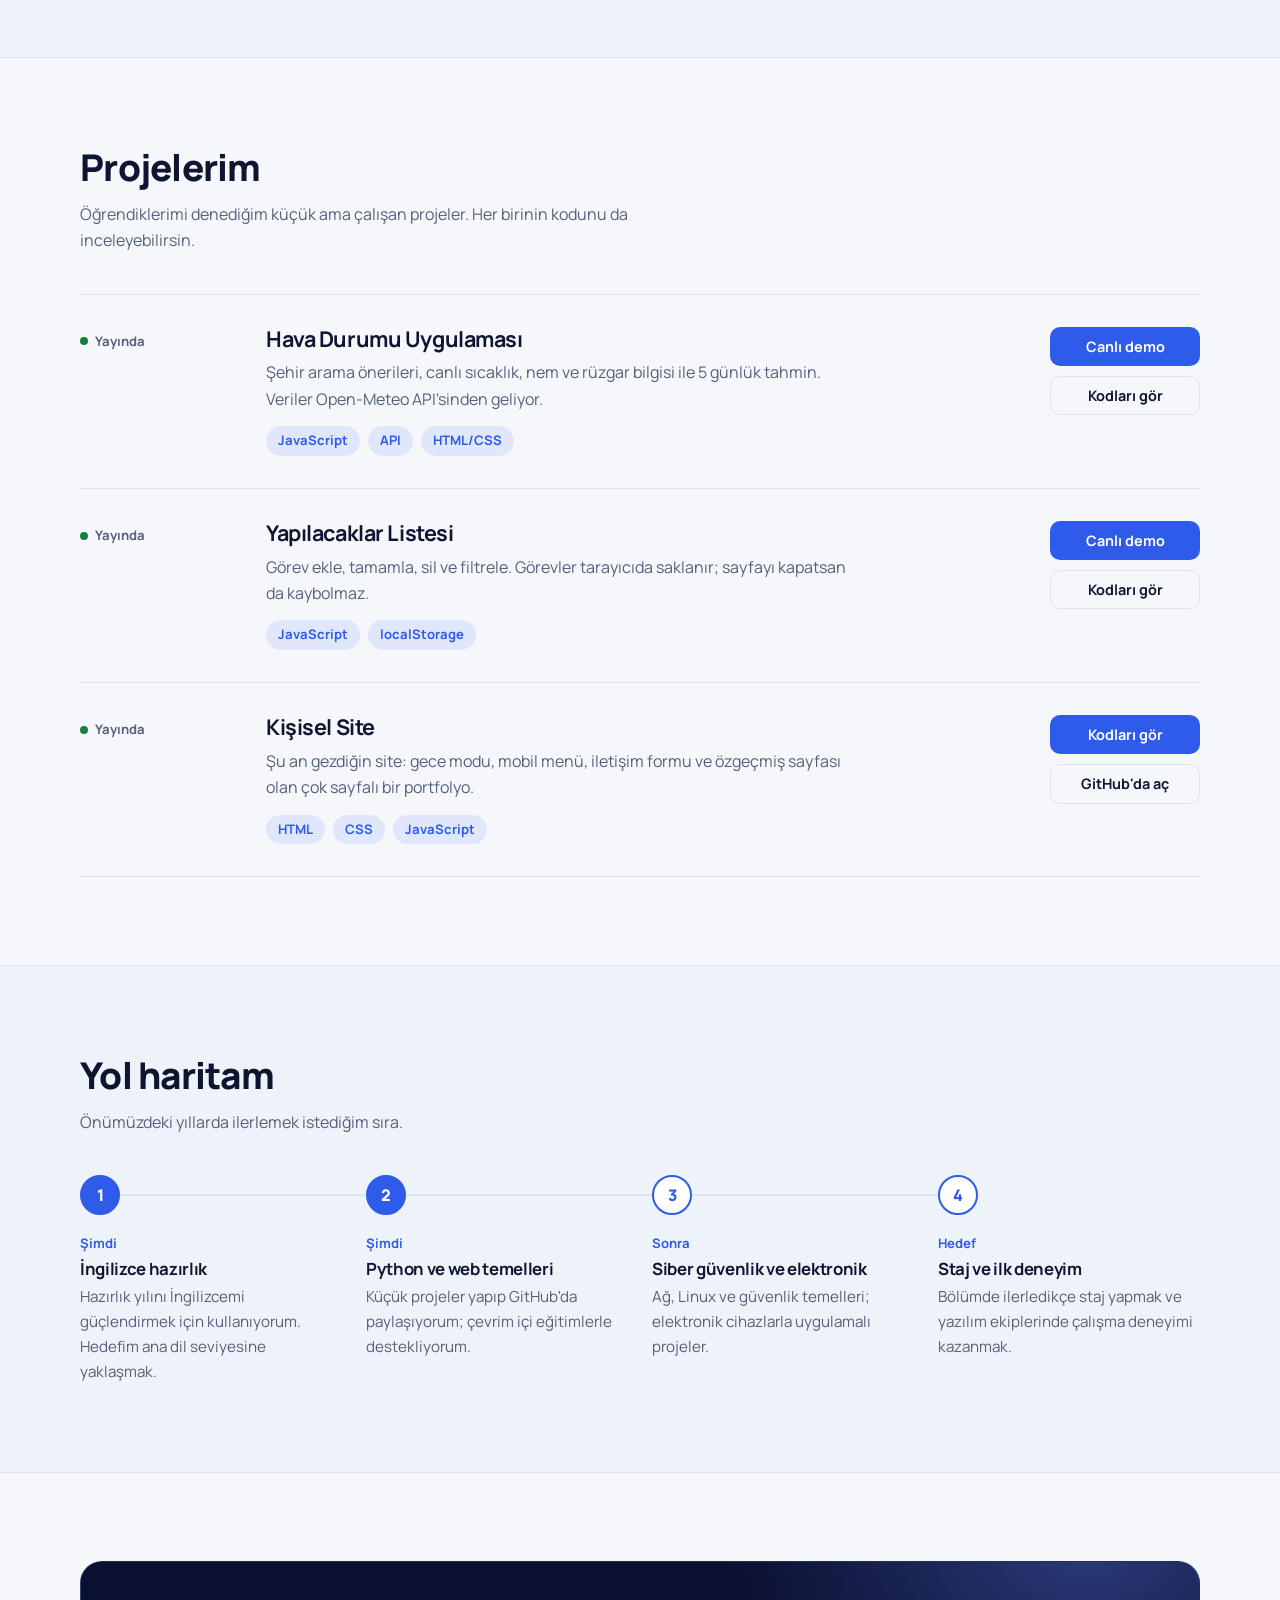
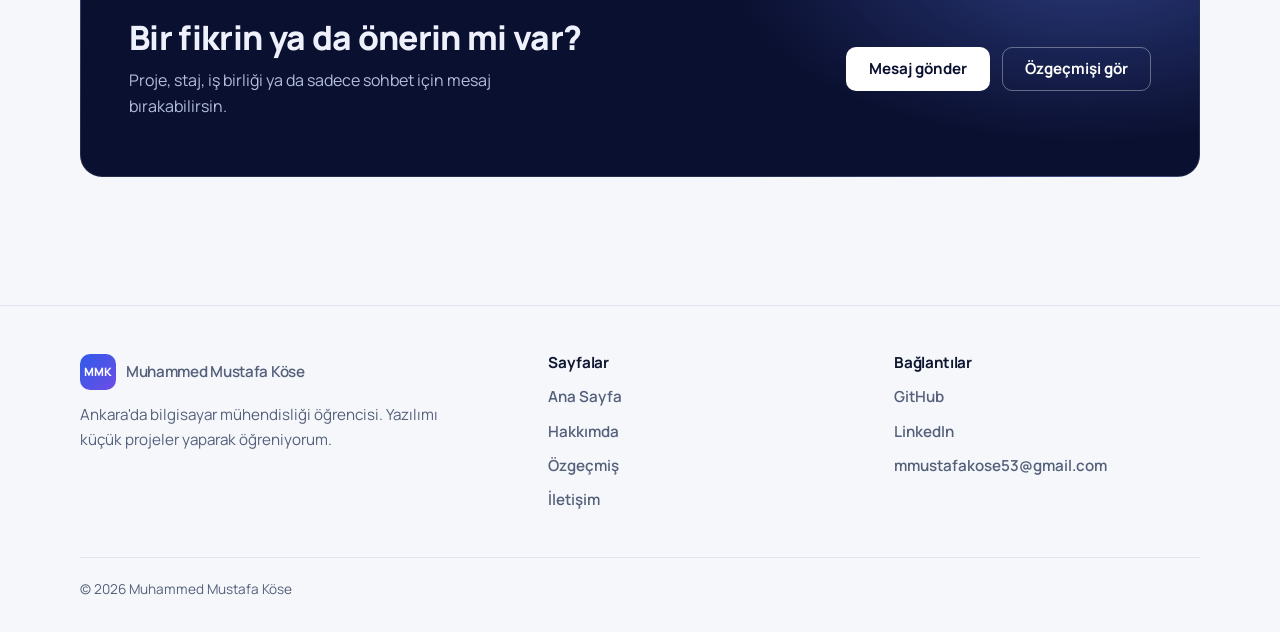
==== commit 309c62ae: "Add files via upload" ====
--- a/index.html
+++ b/index.html
@@ -1,108 +1,250 @@
 <!DOCTYPE html>
 <html lang="tr">
 <head>
-<meta charset="UTF-8">
-<meta name="viewport" content="width=device-width, initial-scale=1.0">
-<title>Mustafa Köse — Kodlama Yolculuğu</title>
-<meta name="description" content="Ankara merkezli front-end geliştirici adayı Mustafa Köse'nin HTML, CSS ve JavaScript ile öğrenirken inşa ettiği projeler.">
-<link rel="preconnect" href="https://fonts.googleapis.com">
-<link href="https://fonts.googleapis.com/css2?family=Space+Grotesk:wght@500;700&family=Inter:wght@400;500;600&display=swap" rel="stylesheet">
-<link rel="stylesheet" href="style.css">
-<script>
-  if (localStorage.getItem('theme') === 'light') {
-    document.documentElement.classList.add('light-mode');
-  }
-</script>
+    <meta charset="UTF-8">
+    <meta name="viewport" content="width=device-width, initial-scale=1.0">
+    <title>Muhammed Mustafa Köse | Bilgisayar Mühendisliği Öğrencisi</title>
+    <meta name="description" content="Muhammed Mustafa Köse: Ankara Bilim Üniversitesi Bilgisayar Mühendisliği öğrencisi. Projeler, özgeçmiş ve iletişim bilgileri.">
+    <meta name="author" content="Muhammed Mustafa Köse">
+    <meta name="theme-color" content="#0a1030">
+    <meta property="og:type" content="website">
+    <meta property="og:title" content="Muhammed Mustafa Köse | Bilgisayar Mühendisliği Öğrencisi">
+    <meta property="og:description" content="Muhammed Mustafa Köse: Ankara Bilim Üniversitesi Bilgisayar Mühendisliği öğrencisi. Projeler, özgeçmiş ve iletişim bilgileri.">
+    <meta property="og:locale" content="tr_TR">
+    <link rel="icon" type="image/svg+xml" href="assets/favicon.svg">
+
+    <link rel="preconnect" href="https://fonts.googleapis.com">
+    <link rel="preconnect" href="https://fonts.gstatic.com" crossorigin>
+    <link href="https://fonts.googleapis.com/css2?family=Manrope:wght@400;500;600;700;800&family=Fira+Code:wght@400;500&display=swap" rel="stylesheet">
+    <link rel="stylesheet" href="style.css">
+
+    <!-- Gece modu kaydını sayfa çizilmeden uygular (beyaz çakmayı önler) -->
+    <script>try{var t=localStorage.getItem('theme');if(t==='dark'||(!t&&window.matchMedia('(prefers-color-scheme: dark)').matches))document.documentElement.classList.add('dark-mode');}catch(e){}</script>
 </head>
 <body>
-
-<nav class="navbar">
-  <div class="nav-container">
-    <a href="index.html" class="nav-logo"><span class="dot"></span> Kodlama Yolculuğu</a>
-    <ul class="nav-links">
-      <li><a href="index.html" class="active">Ana Sayfa</a></li>
-      <li><a href="hakkimda.html">Hakkımda</a></li>
-      <li><a href="iletisim.html">İletişim</a></li>
-      <li>
-        <button id="theme-toggle" class="theme-icon-btn" aria-label="Temayı değiştir" title="Temayı değiştir">
-          <svg id="theme-moon" class="theme-svg" width="18" height="18" viewBox="0 0 24 24" fill="none" stroke="currentColor" stroke-width="2" stroke-linecap="round" stroke-linejoin="round"><path d="M21 12.79A9 9 0 1 1 11.21 3 7 7 0 0 0 21 12.79z"></path></svg>
-          <svg id="theme-sun" class="theme-svg hidden" width="18" height="18" viewBox="0 0 24 24" fill="none" stroke="currentColor" stroke-width="2" stroke-linecap="round" stroke-linejoin="round"><circle cx="12" cy="12" r="5"></circle><line x1="12" y1="1" x2="12" y2="3"></line><line x1="12" y1="21" x2="12" y2="23"></line><line x1="4.22" y1="4.22" x2="5.64" y2="5.64"></line><line x1="18.36" y1="18.36" x2="19.78" y2="19.78"></line><line x1="1" y1="12" x2="3" y2="12"></line><line x1="21" y1="12" x2="23" y2="12"></line><line x1="4.22" y1="19.78" x2="5.64" y2="18.36"></line><line x1="18.36" y1="5.64" x2="19.78" y2="4.22"></line></svg>
-        </button>
-      </li>
-    </ul>
-  </div>
-</nav>
-
-<header class="hero container">
-  <p class="hero-kicker">
-    <svg width="16" height="16" viewBox="0 0 24 24" fill="none" stroke="currentColor" stroke-width="2" stroke-linecap="round" stroke-linejoin="round"><circle cx="12" cy="12" r="3"></circle><path d="M12 2v4M12 18v4M4.93 4.93l2.83 2.83M16.24 16.24l2.83 2.83M2 12h4M18 12h4M4.93 19.07l2.83-2.83M16.24 7.76l2.83-2.83"></path></svg>
-    Ankara, Türkiye
-  </p>
-  <h1>Öğrendiğim her şeyi burada inşa ediyorum.</h1>
-  <p class="lead">Ben Mustafa. HTML, CSS ve JavaScript ile kendi kendime kod yazmayı öğreniyorum — ve öğrendiğim her şeyi gerçek bir projeye dönüştürüyorum. Bu site de o projelerden biri.</p>
-  <div class="hero-actions">
-    <button type="button" class="btn-primary" onclick="document.getElementById('rota').scrollIntoView({behavior:'smooth'})">
-      Yolculuğu gör
-      <svg width="16" height="16" viewBox="0 0 24 24" fill="none" stroke="currentColor" stroke-width="2.5" stroke-linecap="round" stroke-linejoin="round"><line x1="5" y1="12" x2="19" y2="12"></line><polyline points="12 5 19 12 12 19"></polyline></svg>
-    </button>
-    <a href="iletisim.html" class="btn-secondary">İletişime geç</a>
-  </div>
-</header>
-
-<main class="container route-section" id="rota">
-  <div class="route-intro">
-    <h2>Yolculuğum, durak durak</h2>
-    <p>Sıfırdan başladığım noktadan bugüne kadar öğrendiklerim ve inşa ettiğim projeler — kronolojik sırayla.</p>
-  </div>
-
-  <div class="route">
-
-    <div class="stop">
-      <span class="stop-tag">Durak 1 — Temeller</span>
-      <h3>HTML & CSS ile ilk adımlar</h3>
-      <p>Semantik HTML yapısını, kutu modelini ve Flexbox/Grid ile responsive düzen kurmayı öğrendim. Bu site, o temellerin üzerine kuruldu.</p>
-      <div class="stop-links">
-        <a href="hakkimda.html">Hakkımda daha fazlası →</a>
-      </div>
-    </div>
-
-    <div class="stop">
-      <span class="stop-tag">Durak 2 — Bu site</span>
-      <h3>Kişisel Portfolyo</h3>
-      <p>Gece/gündüz modu, sayfa geçişleri ve bu "yolculuk" tasarımıyla sıfırdan kodladığım kişisel sitem. Gördüğün sayfa, tam olarak bu proje.</p>
-      <div class="stop-links">
-        <a href="index.html">Canlı demo</a>
-        <a href="https://github.com/mustafa-portfolio/portfolio" target="_blank" rel="noopener">Kaynak kod ↗</a>
-      </div>
-    </div>
-
-    <div class="stop">
-      <span class="stop-tag">Durak 3 — API'lerle tanışma</span>
-      <h3>Hava Durumu Uygulaması</h3>
-      <p>Bir dış API'den anlık veri çekip minimalist bir arayüzde göstermeyi öğrendiğim ilk JavaScript projem.</p>
-      <div class="stop-links">
-        <a href="havadurumu.html">Canlı demo</a>
-        <a href="kodlar.html">Kaynak kod</a>
-      </div>
-    </div>
-
-    <div class="stop">
-      <span class="stop-tag">Durak 4 — Şu an buradayım</span>
-      <h3>Yapılacaklar Uygulaması</h3>
-      <span class="stop-status">Yapım aşamasında</span>
-      <p>DOM yönetimi ve tarayıcı hafızasında (localStorage) veri saklamayı öğrenmek için geliştirdiğim görev yöneticisi. Yakında canlıya alıyorum.</p>
-    </div>
-
-  </div>
-</main>
-
-<footer class="container">
-  <div class="footer-row">
-    <span>© 2026 Mustafa Köse</span>
-    <a href="https://github.com/mustafa-portfolio" target="_blank" rel="noopener">GitHub'da takip et</a>
-  </div>
-</footer>
-
-<script src="script.js"></script>
+    <a class="skip-link" href="#icerik">İçeriğe geç</a>
+
+    <header class="site-header">
+        <nav class="nav" aria-label="Ana menü">
+            <a class="brand" href="index.html" aria-label="Ana sayfa">
+                <span class="brand-mark" aria-hidden="true">MMK</span>
+                <span>Mustafa Köse</span>
+            </a>
+            <button class="icon-btn nav-toggle" type="button" aria-expanded="false" aria-controls="nav-menu" aria-label="Menüyü aç"><svg viewBox="0 0 24 24" fill="none" stroke="currentColor" stroke-width="2" stroke-linecap="round" aria-hidden="true"><path d="M4 7h16M4 12h16M4 17h16"/></svg></button>
+            <ul class="nav-menu" id="nav-menu">
+                <li><a class="nav-link active" href="index.html" aria-current="page">Ana Sayfa</a></li>
+                <li><a class="nav-link" href="hakkimda.html">Hakkımda</a></li>
+                <li><a class="nav-link" href="cv.html">Özgeçmiş</a></li>
+                <li><a class="nav-link" href="iletisim.html">İletişim</a></li>
+                <li>
+                    <button id="theme-toggle" class="icon-btn" type="button" aria-label="Gece temasına geç" title="Gece temasına geç">
+                        <svg class="moon" viewBox="0 0 24 24" fill="none" stroke="currentColor" stroke-width="2" stroke-linecap="round" stroke-linejoin="round" aria-hidden="true"><path d="M21 12.79A9 9 0 1 1 11.21 3 7 7 0 0 0 21 12.79z"/></svg>
+                        <svg class="sun" viewBox="0 0 24 24" fill="none" stroke="currentColor" stroke-width="2" stroke-linecap="round" stroke-linejoin="round" aria-hidden="true"><circle cx="12" cy="12" r="5"/><path d="M12 1v2M12 21v2M4.22 4.22l1.42 1.42M18.36 18.36l1.42 1.42M1 12h2M21 12h2M4.22 19.78l1.42-1.42M18.36 5.64l1.42-1.42"/></svg>
+                    </button>
+                </li>
+            </ul>
+        </nav>
+    </header>
+
+    <main id="icerik">
+        <section class="hero">
+            <div class="wrap hero-inner">
+                <div>
+                    <p class="hero-role">Ankara Bilim Üniversitesi, Bilgisayar Mühendisliği</p>
+                    <h1>Muhammed Mustafa Köse</h1>
+                    <p class="hero-lead">Yazılımı sıfırdan, küçük projeler yaparak öğreniyorum. En çok siber güvenlik ve elektronik ilgimi çekiyor.</p>
+                    <div class="btn-row">
+                        <a class="btn btn-light" href="#projeler">Projelere bak</a>
+                        <a class="btn btn-outline-light" href="assets/Muhammed_Mustafa_Kose_CV.pdf" download>Özgeçmişi indir (PDF)</a>
+                    </div>
+                    <ul class="hero-links">
+                        <li><a href="https://github.com/mustafa-portfolio" target="_blank" rel="noopener">GitHub</a></li>
+                        <li><a href="https://www.linkedin.com/in/muhammed-mustafa-k%C3%B6se-247774420" target="_blank" rel="noopener">LinkedIn</a></li>
+                        <li><a href="mailto:mmustafakose53@gmail.com">E-posta</a></li>
+                    </ul>
+                </div>
+                <div class="editor" role="img" aria-label="Kısa profil özeti: Ankara Bilim Üniversitesi Bilgisayar Mühendisliği, tahmini mezuniyet 2031, yüzde yüz burslu; Python, HTML5, CSS ve JavaScript öğreniyor.">
+                    <div class="editor-bar"><i></i><i></i><i></i><span>mustafa.js</span></div>
+                    <pre aria-hidden="true"><span class="ln" style="--i:0"><span class="k">const</span> <span class="p">mustafa</span> = {</span><span class="ln" style="--i:1">  <span class="p">ad</span>: <span class="s">"Muhammed Mustafa Köse"</span>,</span><span class="ln" style="--i:2">  <span class="p">okul</span>: <span class="s">"Ankara Bilim Üniversitesi"</span>,</span><span class="ln" style="--i:3">  <span class="p">bölüm</span>: <span class="s">"Bilgisayar Mühendisliği"</span>,</span><span class="ln" style="--i:4">  <span class="p">mezuniyet</span>: <span class="n">2031</span>,</span><span class="ln" style="--i:5">  <span class="p">burs</span>: <span class="s">"%100"</span>,</span><span class="ln" style="--i:6">  <span class="p">öğreniyor</span>: [<span class="s">"Python"</span>, <span class="s">"HTML5"</span>, <span class="s">"CSS"</span>, <span class="s">"JavaScript"</span>],</span><span class="ln" style="--i:7">  <span class="p">ilgi</span>: [<span class="s">"siber güvenlik"</span>, <span class="s">"elektronik"</span>],</span><span class="ln" style="--i:8">  <span class="p">ingilizce</span>: <span class="s">"B1"</span>,</span><span class="ln" style="--i:9">  <span class="p">hedef</span>: <span class="s">"yazılımı derinlemesine öğrenmek"</span>,</span><span class="ln" style="--i:10">};<span class="caret"></span></span></pre>
+                </div>
+            </div>
+        </section>
+
+        <section class="section-tight">
+            <div class="wrap now">
+                <div>
+                    <h3>Okulum</h3>
+                    <p>Ankara Bilim Üniversitesi'nde %100 burslu okuyorum. Bu yıl İngilizce hazırlıkla başlıyorum, tahmini mezuniyet 2031.</p>
+                </div>
+                <div>
+                    <h3>Öğrendiklerim</h3>
+                    <p>Python, HTML5, CSS ve JavaScript. Öğrendiğim her şeyi küçük bir projeye dönüştürmeye çalışıyorum.</p>
+                </div>
+                <div>
+                    <h3>Merak ettiklerim</h3>
+                    <p>Siber güvenlik ve elektronik. Bir cihazı açıp nasıl çalıştığına bakmayı severim.</p>
+                </div>
+            </div>
+        </section>
+
+        <section class="section section-alt" id="beceriler">
+            <div class="wrap">
+                <div class="section-head">
+                    <h2>Şu an nelerle uğraşıyorum</h2>
+                    <p>Hepsi başlangıç seviyesinde. Dürüst olmak istedim; her hafta biraz daha ilerliyorum.</p>
+                </div>
+                <div class="skill-groups">
+                    <div class="skill-group">
+                        <h3>Yazılım</h3>
+                        <ul class="skill-list">
+                            <li><span class="name">Python</span><span class="level"><span class="dots" aria-hidden="true"><span class="on"></span><span class=""></span><span class=""></span><span class=""></span></span> Başlangıç</span></li>
+                            <li><span class="name">HTML5</span><span class="level"><span class="dots" aria-hidden="true"><span class="on"></span><span class=""></span><span class=""></span><span class=""></span></span> Başlangıç</span></li>
+                            <li><span class="name">CSS</span><span class="level"><span class="dots" aria-hidden="true"><span class="on"></span><span class=""></span><span class=""></span><span class=""></span></span> Başlangıç</span></li>
+                            <li><span class="name">JavaScript</span><span class="level"><span class="dots" aria-hidden="true"><span class="on"></span><span class=""></span><span class=""></span><span class=""></span></span> Başlangıç</span></li>
+                        </ul>
+                    </div>
+                    <div class="skill-group">
+                        <h3>Dil ve ilgi alanları</h3>
+                        <ul class="skill-list">
+                            <li><span class="name">Türkçe</span><span class="level"><span class="dots" aria-hidden="true"><span class="on"></span><span class="on"></span><span class="on"></span><span class="on"></span></span> Ana dil</span></li>
+                            <li><span class="name">İngilizce</span><span class="level"><span class="dots" aria-hidden="true"><span class="on"></span><span class="on"></span><span class=""></span><span class=""></span></span> B1</span></li>
+                            <li><span class="name">Siber güvenlik<span class="note">Temellerini öğrenmeyi planlıyorum</span></span><span class="level">İlgi alanı</span></li>
+                            <li><span class="name">Elektrik-elektronik<span class="note">Cihazları kurcalayarak öğreniyorum</span></span><span class="level">İlgi alanı</span></li>
+                        </ul>
+                    </div>
+                </div>
+            </div>
+        </section>
+
+        <section class="section" id="projeler">
+            <div class="wrap">
+                <div class="section-head">
+                    <h2>Projelerim</h2>
+                    <p>Öğrendiklerimi denediğim küçük ama çalışan projeler. Her birinin kodunu da inceleyebilirsin.</p>
+                </div>
+                <ol class="projects">
+                    <li class="project">
+                        <div class="project-meta">
+                            <span class="status">Yayında</span>
+                        </div>
+                        <div>
+                            <h3>Hava Durumu Uygulaması</h3>
+                            <p>Şehir arama önerileri, canlı sıcaklık, nem ve rüzgar bilgisi ile 5 günlük tahmin. Veriler Open-Meteo API'sinden geliyor.</p>
+                            <ul class="chips"><li class="chip">JavaScript</li><li class="chip">API</li><li class="chip">HTML/CSS</li></ul>
+                        </div>
+                        <div class="project-actions">
+                            <a class="btn btn-primary" href="havadurumu.html">Canlı demo</a>
+                            <a class="btn btn-ghost" href="kodlar.html#hava">Kodları gör</a>
+                        </div>
+                    </li>
+                    <li class="project">
+                        <div class="project-meta">
+                            <span class="status">Yayında</span>
+                        </div>
+                        <div>
+                            <h3>Yapılacaklar Listesi</h3>
+                            <p>Görev ekle, tamamla, sil ve filtrele. Görevler tarayıcıda saklanır; sayfayı kapatsan da kaybolmaz.</p>
+                            <ul class="chips"><li class="chip">JavaScript</li><li class="chip">localStorage</li></ul>
+                        </div>
+                        <div class="project-actions">
+                            <a class="btn btn-primary" href="gorevler.html">Canlı demo</a>
+                            <a class="btn btn-ghost" href="kodlar.html#todo">Kodları gör</a>
+                        </div>
+                    </li>
+                    <li class="project">
+                        <div class="project-meta">
+                            <span class="status">Yayında</span>
+                        </div>
+                        <div>
+                            <h3>Kişisel Site</h3>
+                            <p>Şu an gezdiğin site: gece modu, mobil menü, iletişim formu ve özgeçmiş sayfası olan çok sayfalı bir portfolyo.</p>
+                            <ul class="chips"><li class="chip">HTML</li><li class="chip">CSS</li><li class="chip">JavaScript</li></ul>
+                        </div>
+                        <div class="project-actions">
+                            <a class="btn btn-primary" href="kodlar.html#site">Kodları gör</a>
+                            <a class="btn btn-ghost" href="https://github.com/mustafa-portfolio/portfolio" target="_blank" rel="noopener">GitHub'da aç</a>
+                        </div>
+                    </li>
+                </ol>
+            </div>
+        </section>
+
+        <section class="section section-alt">
+            <div class="wrap">
+                <div class="section-head">
+                    <h2>Yol haritam</h2>
+                    <p>Önümüzdeki yıllarda ilerlemek istediğim sıra.</p>
+                </div>
+                <ol class="roadmap">
+                    <li class="now-step">
+                        <span class="when">Şimdi</span>
+                        <h3>İngilizce hazırlık</h3>
+                        <p>Hazırlık yılını İngilizcemi güçlendirmek için kullanıyorum. Hedefim ana dil seviyesine yaklaşmak.</p>
+                    </li>
+                    <li class="now-step">
+                        <span class="when">Şimdi</span>
+                        <h3>Python ve web temelleri</h3>
+                        <p>Küçük projeler yapıp GitHub'da paylaşıyorum; çevrim içi eğitimlerle destekliyorum.</p>
+                    </li>
+                    <li>
+                        <span class="when">Sonra</span>
+                        <h3>Siber güvenlik ve elektronik</h3>
+                        <p>Ağ, Linux ve güvenlik temelleri; elektronik cihazlarla uygulamalı projeler.</p>
+                    </li>
+                    <li>
+                        <span class="when">Hedef</span>
+                        <h3>Staj ve ilk deneyim</h3>
+                        <p>Bölümde ilerledikçe staj yapmak ve yazılım ekiplerinde çalışma deneyimi kazanmak.</p>
+                    </li>
+                </ol>
+            </div>
+        </section>
+
+        <section class="section">
+            <div class="wrap">
+                <div class="cta-band">
+                    <div>
+                        <h2>Bir fikrin ya da önerin mi var?</h2>
+                        <p>Proje, staj, iş birliği ya da sadece sohbet için mesaj bırakabilirsin.</p>
+                    </div>
+                    <div class="btn-row">
+                        <a class="btn btn-light" href="iletisim.html">Mesaj gönder</a>
+                        <a class="btn btn-outline-light" href="cv.html">Özgeçmişi gör</a>
+                    </div>
+                </div>
+            </div>
+        </section>
+    </main>
+
+    <footer class="site-footer">
+        <div class="wrap">
+            <div class="footer-grid">
+                <div>
+                    <a class="brand" href="index.html"><span class="brand-mark" aria-hidden="true">MMK</span><span>Muhammed Mustafa Köse</span></a>
+                    <p>Ankara'da bilgisayar mühendisliği öğrencisi. Yazılımı küçük projeler yaparak öğreniyorum.</p>
+                </div>
+                <nav aria-label="Site bağlantıları">
+                    <h2>Sayfalar</h2>
+                    <ul>
+                        <li><a href="index.html">Ana Sayfa</a></li>
+                        <li><a href="hakkimda.html">Hakkımda</a></li>
+                        <li><a href="cv.html">Özgeçmiş</a></li>
+                        <li><a href="iletisim.html">İletişim</a></li>
+                    </ul>
+                </nav>
+                <div>
+                    <h2>Bağlantılar</h2>
+                    <ul>
+                        <li><a href="https://github.com/mustafa-portfolio" target="_blank" rel="noopener">GitHub</a></li>
+                        <li><a href="https://www.linkedin.com/in/muhammed-mustafa-k%C3%B6se-247774420" target="_blank" rel="noopener">LinkedIn</a></li>
+                        <li><a href="mailto:mmustafakose53@gmail.com">mmustafakose53@gmail.com</a></li>
+                    </ul>
+                </div>
+            </div>
+            <p class="copyright">© <span id="year">2026</span> Muhammed Mustafa Köse</p>
+        </div>
+    </footer>
+
+    <script src="script.js"></script>
 </body>
 </html>
--- a/style.css
+++ b/style.css
@@ -1,919 +1,590 @@
-/* =========================================================
-   KODLAMA YOLCULUĞU — Design tokens
-   ========================================================= */
+/* ==========================================================
+   Muhammed Mustafa Köse — Kişisel Site
+   İçindekiler:
+   1. Renkler ve temel değişkenler (açık / koyu tema)
+   2. Temel stiller
+   3. Menü (navbar)
+   4. Butonlar ve ortak parçalar
+   5. Ana sayfa: kapak (hero) ve kod penceresi
+   6. Ana sayfa: şu an, beceriler, projeler, yol haritası, çağrı
+   7. Hakkımda sayfası
+   8. Özgeçmiş sayfası (+ yazdırma)
+   9. İletişim sayfası
+   10. Hava durumu uygulaması
+   11. Yapılacaklar uygulaması
+   12. Kod görüntüleyici
+   13. Alt bilgi (footer) ve 404
+   14. Mobil uyum ve hareket tercihi
+   ========================================================== */
+
+/* ---------- 1. RENKLER ---------- */
 :root {
-  --ink: #12132b;
-  --ink-soft: #1b1d42;
-  --ink-softer: #24265a;
-  --paper: #f3f1fa;
-  --paper-soft: #ffffff;
-  --text-on-ink: #e7e6f5;
-  --text-on-ink-dim: #9e9fc4;
-  --text-on-paper: #16172f;
-  --text-on-paper-dim: #565879;
-
-  --amber: #ffc94a;
-  --coral: #ff5d5d;
-  --mint: #2ee6a6;
-  --violet: #a78bfa;
-
-  --font-display: "Space Grotesk", sans-serif;
-  --font-body: "Inter", sans-serif;
-
-  --line: 1px solid rgba(231, 230, 245, 0.14);
-  --radius: 14px;
-  --max-w: 1040px;
-}
-
-html.light-mode {
-  --line: 1px solid rgba(22, 23, 47, 0.12);
-}
-
-* {
-  margin: 0;
-  padding: 0;
-  box-sizing: border-box;
-}
-
-html {
-  scroll-behavior: smooth;
+    --bg: #f5f7fb;
+    --surface: #ffffff;
+    --surface-2: #eef2f9;
+    --text: #0e1530;
+    --muted: #55607a;
+    --line: #dfe5f0;
+    --brand: #2f5bea;
+    --brand-strong: #2246c4;
+    --brand-soft: rgba(47, 91, 234, 0.1);
+    --accent: #f2b13c;
+    --ok: #15803d;
+    --danger: #c62828;
+    --focus: #2f5bea;
+
+    --hero-bg: #0a1030;
+    --hero-text: #eef1fb;
+    --hero-muted: #b4bfdc;
+
+    --radius: 14px;
+    --radius-sm: 8px;
+    --shadow: 0 1px 2px rgba(14, 21, 48, 0.06), 0 8px 24px rgba(14, 21, 48, 0.06);
+
+    --font: 'Manrope', system-ui, -apple-system, 'Segoe UI', Roboto, sans-serif;
+    --mono: 'Fira Code', ui-monospace, 'SFMono-Regular', Menlo, Consolas, monospace;
+}
+
+html.dark-mode {
+    --bg: #080c18;
+    --surface: #111831;
+    --surface-2: #0d1326;
+    --text: #eef1fb;
+    --muted: #9aa6c4;
+    --line: #212b4a;
+    --brand: #7b98ff;
+    --brand-strong: #9db1ff;
+    --brand-soft: rgba(123, 152, 255, 0.14);
+    --shadow: 0 1px 2px rgba(0, 0, 0, 0.4), 0 8px 24px rgba(0, 0, 0, 0.35);
+    --hero-bg: #060a1c;
+    --focus: #9db1ff;
+    color-scheme: dark;
+}
+
+/* ---------- 2. TEMEL ---------- */
+*, *::before, *::after { box-sizing: border-box; }
+
+html { scroll-behavior: smooth; -webkit-text-size-adjust: 100%; }
+
+body {
+    margin: 0;
+    font-family: var(--font);
+    font-size: 1rem;
+    line-height: 1.65;
+    color: var(--text);
+    background: var(--bg);
+    transition: background-color 0.25s ease, color 0.25s ease;
+}
+
+h1, h2, h3, h4 { line-height: 1.15; letter-spacing: -0.02em; margin: 0; }
+p { margin: 0; }
+a { color: var(--brand); }
+img, svg { max-width: 100%; }
+ul, ol { margin: 0; padding: 0; }
+
+:focus-visible { outline: 3px solid var(--focus); outline-offset: 3px; border-radius: 4px; }
+
+.wrap { width: min(1120px, calc(100% - 40px)); margin-inline: auto; }
+.section { padding: 88px 0; }
+.section-tight { padding: 56px 0; }
+.section-alt { background: var(--surface-2); border-block: 1px solid var(--line); }
+
+.section-head { margin-bottom: 40px; max-width: 62ch; }
+.section-head h2 { font-size: clamp(1.7rem, 3.2vw, 2.3rem); font-weight: 800; }
+.section-head p { color: var(--muted); margin-top: 12px; }
+
+.visually-hidden {
+    position: absolute; width: 1px; height: 1px; padding: 0; margin: -1px;
+    overflow: hidden; clip: rect(0, 0, 0, 0); white-space: nowrap; border: 0;
+}
+
+.skip-link {
+    position: absolute; left: 12px; top: -60px; z-index: 2000;
+    background: var(--brand); color: #fff; padding: 10px 16px; border-radius: 8px;
+    text-decoration: none; font-weight: 700;
+}
+.skip-link:focus { top: 12px; }
+
+.hidden { display: none !important; }
+
+/* ---------- 3. MENÜ ---------- */
+.site-header {
+    position: sticky; top: 0; z-index: 1000;
+    background: color-mix(in srgb, var(--bg) 86%, transparent);
+    backdrop-filter: blur(14px);
+    -webkit-backdrop-filter: blur(14px);
+    border-bottom: 1px solid var(--line);
+}
+
+.nav {
+    display: flex; align-items: center; justify-content: space-between;
+    width: min(1120px, calc(100% - 40px)); margin-inline: auto; height: 64px;
+}
+
+.brand {
+    display: flex; align-items: center; gap: 10px;
+    text-decoration: none; color: var(--text); font-weight: 800; letter-spacing: -0.02em;
+}
+
+.brand-mark {
+    display: grid; place-items: center; width: 36px; height: 36px; border-radius: 10px;
+    background: linear-gradient(135deg, #2f5bea, #6d4de6); color: #fff;
+    font-size: 0.72rem; font-weight: 800; letter-spacing: 0;
+}
+
+.nav-menu { display: flex; align-items: center; gap: 6px; list-style: none; }
+
+.nav-menu a.nav-link {
+    display: block; padding: 8px 14px; border-radius: 8px;
+    color: var(--muted); font-weight: 600; font-size: 0.95rem; text-decoration: none;
+    transition: color 0.2s, background-color 0.2s;
+}
+.nav-menu a.nav-link:hover { color: var(--text); background: var(--brand-soft); }
+.nav-menu a.nav-link.active { color: var(--brand); background: var(--brand-soft); }
+
+.icon-btn {
+    display: grid; place-items: center; width: 40px; height: 40px; padding: 0;
+    border-radius: 50%; border: 1px solid var(--line); background: var(--surface);
+    color: var(--muted); cursor: pointer; transition: color 0.2s, border-color 0.2s;
+}
+.icon-btn:hover { color: var(--brand); border-color: var(--brand); }
+.icon-btn svg { width: 19px; height: 19px; }
+
+#theme-toggle .sun { display: none; }
+html.dark-mode #theme-toggle .sun { display: block; color: var(--accent); }
+html.dark-mode #theme-toggle .moon { display: none; }
+
+.nav-toggle { display: none; }
+
+/* ---------- 4. BUTONLAR VE ORTAK PARÇALAR ---------- */
+.btn {
+    display: inline-flex; align-items: center; justify-content: center; gap: 8px;
+    padding: 12px 22px; border-radius: 10px; border: 1px solid transparent;
+    font-family: inherit; font-size: 0.95rem; font-weight: 700; line-height: 1.2;
+    text-decoration: none; cursor: pointer;
+    transition: background-color 0.2s, border-color 0.2s, color 0.2s, transform 0.15s;
+}
+.btn:active { transform: translateY(1px); }
+
+.btn-primary { background: var(--brand); color: #fff; }
+.btn-primary:hover { background: var(--brand-strong); }
+html.dark-mode .btn-primary { color: #0a1030; }
+
+.btn-ghost { background: transparent; color: var(--text); border-color: var(--line); }
+.btn-ghost:hover { border-color: var(--brand); color: var(--brand); }
+
+.btn-light { background: #fff; color: #0a1030; }
+.btn-light:hover { background: #e3e9ff; }
+
+.btn-outline-light { background: transparent; color: #fff; border-color: rgba(255, 255, 255, 0.35); }
+.btn-outline-light:hover { border-color: #fff; background: rgba(255, 255, 255, 0.08); }
+
+.btn-row { display: flex; flex-wrap: wrap; gap: 12px; }
+
+.chips { display: flex; flex-wrap: wrap; gap: 8px; list-style: none; }
+.chip {
+    display: inline-block; padding: 4px 12px; border-radius: 999px;
+    background: var(--brand-soft); color: var(--brand);
+    font-size: 0.82rem; font-weight: 700;
+}
+
+.card {
+    background: var(--surface); border: 1px solid var(--line);
+    border-radius: var(--radius); padding: 28px; box-shadow: var(--shadow);
+}
+
+/* ---------- 5. KAPAK (HERO) ---------- */
+.hero {
+    position: relative; overflow: hidden;
+    background:
+        radial-gradient(800px 420px at 85% 10%, rgba(80, 110, 255, 0.35), transparent 60%),
+        radial-gradient(700px 400px at 5% 95%, rgba(130, 80, 230, 0.28), transparent 60%),
+        var(--hero-bg);
+    color: var(--hero-text);
+}
+
+.hero::before {
+    content: ''; position: absolute; inset: 0; pointer-events: none;
+    background-image:
+        linear-gradient(rgba(255, 255, 255, 0.045) 1px, transparent 1px),
+        linear-gradient(90deg, rgba(255, 255, 255, 0.045) 1px, transparent 1px);
+    background-size: 44px 44px;
+    -webkit-mask-image: radial-gradient(ellipse at 60% 40%, #000 0%, transparent 72%);
+    mask-image: radial-gradient(ellipse at 60% 40%, #000 0%, transparent 72%);
+}
+
+.hero-inner {
+    position: relative;
+    display: grid; grid-template-columns: 1.05fr 0.95fr; gap: 56px; align-items: center;
+    min-height: min(760px, calc(100svh - 64px)); padding: 72px 0;
+}
+
+.hero-role { color: #9db1ff; font-weight: 700; margin-bottom: 14px; font-size: 1.05rem; }
+
+.hero h1 {
+    font-size: clamp(2.5rem, 6vw, 4.4rem); font-weight: 800;
+    letter-spacing: -0.035em; line-height: 1.03;
+}
+
+.hero-lead { color: var(--hero-muted); font-size: 1.12rem; max-width: 46ch; margin: 22px 0 32px; }
+
+.hero .btn-row { margin-bottom: 30px; }
+
+.hero-links { display: flex; flex-wrap: wrap; gap: 20px; list-style: none; }
+.hero-links a { color: var(--hero-muted); text-decoration: none; font-weight: 600; font-size: 0.95rem; }
+.hero-links a:hover { color: #fff; text-decoration: underline; }
+
+/* Kod penceresi */
+.editor {
+    background: #0b1226; border: 1px solid rgba(255, 255, 255, 0.12);
+    border-radius: 14px; box-shadow: 0 30px 60px rgba(0, 0, 0, 0.45);
+    overflow: hidden; font-family: var(--mono); font-size: 0.86rem;
+}
+.editor-bar {
+    display: flex; align-items: center; gap: 8px; padding: 12px 16px;
+    background: #0f1830; border-bottom: 1px solid rgba(255, 255, 255, 0.08);
+}
+.editor-bar i { width: 11px; height: 11px; border-radius: 50%; background: #3a4670; display: block; }
+.editor-bar i:nth-child(1) { background: #ff6b6b; }
+.editor-bar i:nth-child(2) { background: #f2b13c; }
+.editor-bar i:nth-child(3) { background: #4cd38a; }
+.editor-bar span { margin-left: 10px; color: #8391b8; font-size: 0.78rem; }
+
+.editor pre { margin: 0; padding: 20px 22px 24px; overflow-x: auto; color: #d6def7; line-height: 1.75; }
+.editor .ln { display: block; opacity: 0; animation: lineIn 0.4s ease forwards; animation-delay: calc(var(--i) * 110ms + 300ms); white-space: pre; }
+.editor .k { color: #f2b13c; }
+.editor .p { color: #8ea6ff; }
+.editor .s { color: #9be3b0; }
+.editor .n { color: #ff9fb0; }
+.editor .c { color: #6d7aa0; }
+.editor .caret {
+    display: inline-block; width: 8px; height: 1.05em; background: #9db1ff;
+    vertical-align: text-bottom; margin-left: 2px; animation: blink 1.1s steps(1) infinite;
+}
+
+@keyframes lineIn { from { opacity: 0; transform: translateX(-6px); } to { opacity: 1; transform: none; } }
+@keyframes blink { 50% { opacity: 0; } }
+
+/* ---------- 6. ANA SAYFA BÖLÜMLERİ ---------- */
+/* Şu an */
+.now { display: grid; grid-template-columns: repeat(3, 1fr); }
+.now > div { padding: 8px 32px; border-left: 1px solid var(--line); }
+.now > div:first-child { padding-left: 0; border-left: 0; }
+.now h3 { font-size: 1.05rem; margin-bottom: 8px; }
+.now p { color: var(--muted); }
+
+/* Beceriler */
+.skill-groups { display: grid; grid-template-columns: repeat(2, 1fr); gap: 28px 56px; }
+.skill-group h3 { font-size: 1.1rem; margin-bottom: 6px; padding-bottom: 12px; border-bottom: 2px solid var(--text); }
+.skill-list { list-style: none; }
+.skill-list li {
+    display: flex; align-items: center; justify-content: space-between; gap: 16px;
+    padding: 13px 0; border-bottom: 1px solid var(--line);
+}
+.skill-list .name { font-weight: 700; }
+.skill-list .note { color: var(--muted); font-size: 0.88rem; display: block; font-weight: 500; }
+.level { display: flex; align-items: center; gap: 10px; color: var(--muted); font-size: 0.85rem; font-weight: 600; white-space: nowrap; }
+.dots { display: inline-flex; gap: 4px; }
+.dots span { width: 9px; height: 9px; border-radius: 50%; background: var(--line); }
+.dots span.on { background: var(--brand); }
+
+/* Projeler */
+.projects { list-style: none; border-top: 1px solid var(--line); }
+.project {
+    display: grid; grid-template-columns: 150px 1fr auto; gap: 8px 36px; align-items: start;
+    padding: 32px 0; border-bottom: 1px solid var(--line);
+}
+.project-meta { display: flex; flex-direction: column; gap: 8px; align-items: flex-start; padding-top: 4px; }
+.status { font-size: 0.82rem; font-weight: 700; color: var(--muted); display: inline-flex; align-items: center; gap: 7px; }
+.status::before { content: ''; width: 8px; height: 8px; border-radius: 50%; background: var(--ok); }
+.status.soon::before { background: var(--accent); }
+.project h3 { font-size: 1.35rem; margin-bottom: 8px; }
+.project p { color: var(--muted); max-width: 60ch; margin-bottom: 14px; }
+.project-actions { display: flex; flex-direction: column; gap: 10px; min-width: 150px; }
+.project-actions .btn { padding: 10px 18px; font-size: 0.9rem; }
+
+/* Yol haritası */
+.roadmap { list-style: none; counter-reset: step; display: grid; grid-template-columns: repeat(4, 1fr); gap: 24px; position: relative; }
+.roadmap li { position: relative; padding-top: 58px; counter-increment: step; }
+.roadmap li::before {
+    content: counter(step); position: absolute; top: 0; left: 0;
+    width: 40px; height: 40px; border-radius: 50%; display: grid; place-items: center;
+    background: var(--surface); border: 2px solid var(--brand); color: var(--brand); font-weight: 800; z-index: 1;
+}
+.roadmap li::after { content: ''; position: absolute; top: 19px; left: 40px; right: -24px; height: 2px; background: var(--line); }
+.roadmap li:last-child::after { display: none; }
+.roadmap li.now-step::before { background: var(--brand); color: #fff; }
+html.dark-mode .roadmap li.now-step::before { color: #0a1030; }
+.roadmap h3 { font-size: 1.05rem; margin-bottom: 6px; }
+.roadmap p { color: var(--muted); font-size: 0.95rem; }
+.roadmap .when { display: block; font-size: 0.82rem; font-weight: 700; color: var(--brand); margin-bottom: 4px; }
+
+/* Çağrı bandı */
+.cta-band {
+    background:
+        radial-gradient(600px 300px at 90% 0%, rgba(100, 130, 255, 0.35), transparent 60%),
+        var(--hero-bg);
+    color: var(--hero-text); border-radius: 22px; padding: 56px 48px; border: 1px solid rgba(255, 255, 255, 0.12);
+    display: flex; align-items: center; justify-content: space-between; gap: 32px; flex-wrap: wrap;
+}
+.cta-band h2 { font-size: clamp(1.6rem, 3vw, 2.1rem); font-weight: 800; margin-bottom: 10px; }
+.cta-band p { color: var(--hero-muted); max-width: 46ch; }
+
+/* ---------- 7. HAKKIMDA ---------- */
+.page-title { padding: 64px 0 8px; }
+.page-title h1 { font-size: clamp(2rem, 4.5vw, 3rem); font-weight: 800; letter-spacing: -0.03em; }
+.page-title p { color: var(--muted); margin-top: 12px; max-width: 58ch; font-size: 1.05rem; }
+
+.about-intro { display: grid; grid-template-columns: 200px 1fr; gap: 48px; align-items: start; }
+.avatar {
+    width: 200px; height: 200px; border-radius: 50%; display: grid; place-items: center;
+    background: linear-gradient(135deg, #2f5bea, #6d4de6); color: #fff;
+    font-size: 3.4rem; font-weight: 800; letter-spacing: -0.04em;
+    box-shadow: 0 20px 40px rgba(47, 91, 234, 0.3);
+}
+.prose p { color: var(--muted); max-width: 64ch; margin-bottom: 16px; font-size: 1.05rem; }
+.prose p strong { color: var(--text); }
+.prose h2 { font-size: 1.5rem; margin-bottom: 16px; }
+
+.two-col { display: grid; grid-template-columns: repeat(2, 1fr); gap: 48px; }
+.block-title { font-size: 1.35rem; font-weight: 800; margin-bottom: 20px; }
+
+.timeline { list-style: none; position: relative; padding-left: 28px; }
+.timeline::before { content: ''; position: absolute; left: 6px; top: 8px; bottom: 8px; width: 2px; background: var(--line); }
+.timeline li { position: relative; padding-bottom: 26px; }
+.timeline li:last-child { padding-bottom: 0; }
+.timeline li::before {
+    content: ''; position: absolute; left: -28px; top: 7px; width: 14px; height: 14px;
+    border-radius: 50%; background: var(--bg); border: 3px solid var(--brand);
+}
+.timeline .date { display: block; font-size: 0.85rem; font-weight: 700; color: var(--brand); }
+.timeline h3 { font-size: 1.1rem; margin: 2px 0 4px; }
+.timeline p { color: var(--muted); }
+
+.info-list { list-style: none; }
+.info-list li { display: flex; justify-content: space-between; gap: 20px; padding: 13px 0; border-bottom: 1px solid var(--line); }
+.info-list li span:first-child { color: var(--muted); }
+.info-list li span:last-child { font-weight: 700; text-align: right; }
+
+.interest-grid { display: grid; grid-template-columns: repeat(3, 1fr); gap: 20px; }
+.interest h3 { font-size: 1.1rem; margin-bottom: 8px; }
+.interest p { color: var(--muted); margin-bottom: 14px; }
+
+/* ---------- 8. ÖZGEÇMİŞ ---------- */
+.cv-actions { display: flex; flex-wrap: wrap; gap: 12px; margin: 28px 0 36px; }
+
+.cv-sheet {
+    background: var(--surface); border: 1px solid var(--line); border-radius: var(--radius);
+    box-shadow: var(--shadow); padding: 56px 60px; max-width: 860px;
+}
+.cv-sheet header { padding-bottom: 22px; border-bottom: 2px solid var(--text); margin-bottom: 26px; }
+.cv-sheet h1 { font-size: 2.1rem; font-weight: 800; letter-spacing: -0.03em; }
+.cv-sheet .cv-role { color: var(--brand); font-weight: 700; margin-top: 4px; }
+.cv-contact { display: flex; flex-wrap: wrap; gap: 4px 20px; list-style: none; margin-top: 14px; color: var(--muted); font-size: 0.92rem; }
+.cv-contact a { color: var(--muted); }
+.cv-section { margin-bottom: 26px; }
+.cv-section h2 { font-size: 1.05rem; font-weight: 800; margin-bottom: 10px; padding-bottom: 6px; border-bottom: 1px solid var(--line); }
+.cv-section p, .cv-section li { color: var(--muted); }
+.cv-section ul { padding-left: 20px; }
+.cv-section li { margin-bottom: 4px; }
+.cv-section li strong, .cv-item strong { color: var(--text); }
+.cv-item { display: flex; justify-content: space-between; gap: 16px; flex-wrap: wrap; margin-bottom: 4px; }
+.cv-item span { color: var(--muted); font-size: 0.92rem; }
+
+@media print {
+    .site-header, .site-footer, .cv-actions, .skip-link, .page-title { display: none !important; }
+    body { background: #fff; color: #000; }
+    .section { padding: 0; }
+    .cv-sheet { border: 0; box-shadow: none; padding: 0; max-width: none; background: #fff; }
+    .cv-sheet, .cv-sheet * { color: #111 !important; }
+    .cv-sheet a { text-decoration: none; }
+}
+
+/* ---------- 9. İLETİŞİM ---------- */
+.contact-grid { display: grid; grid-template-columns: 0.9fr 1.1fr; gap: 48px; align-items: start; }
+.contact-list { list-style: none; margin-top: 8px; }
+.contact-list li { padding: 18px 0; border-bottom: 1px solid var(--line); }
+.contact-list .label { display: block; color: var(--muted); font-size: 0.85rem; font-weight: 600; margin-bottom: 2px; }
+.contact-list a, .contact-list .value { font-weight: 700; font-size: 1.05rem; color: var(--text); text-decoration: none; word-break: break-word; }
+.contact-list a:hover { color: var(--brand); text-decoration: underline; }
+
+.form-card h2 { font-size: 1.4rem; margin-bottom: 6px; }
+.form-card .sub { color: var(--muted); margin-bottom: 24px; }
+.field { margin-bottom: 18px; }
+.field label { display: block; font-weight: 700; font-size: 0.92rem; margin-bottom: 7px; }
+.field input, .field textarea {
+    width: 100%; padding: 13px 15px; border-radius: 10px; border: 1px solid var(--line);
+    background: var(--bg); color: var(--text); font-family: inherit; font-size: 1rem;
+    transition: border-color 0.2s, box-shadow 0.2s;
+}
+.field input::placeholder, .field textarea::placeholder { color: var(--muted); opacity: 0.75; }
+.field input:focus, .field textarea:focus { outline: none; border-color: var(--brand); box-shadow: 0 0 0 3px var(--brand-soft); }
+.field textarea { min-height: 130px; resize: vertical; }
+.hp { position: absolute; left: -9999px; }
+.form-status { margin-top: 14px; font-weight: 600; min-height: 1.5em; }
+.form-status.ok { color: var(--ok); }
+.form-status.err { color: var(--danger); }
+html.dark-mode .form-status.ok { color: #4ade80; }
+html.dark-mode .form-status.err { color: #ff8a8a; }
+
+/* ---------- 10. HAVA DURUMU ---------- */
+.app-shell { max-width: 640px; margin: 0 auto; }
+.app-shell h1 { font-size: 1.9rem; font-weight: 800; margin-bottom: 6px; }
+.app-shell .sub { color: var(--muted); margin-bottom: 22px; }
+
+.search-wrap { position: relative; margin-bottom: 22px; }
+.search-row { display: flex; gap: 10px; }
+.search-row input {
+    flex: 1; min-width: 0; padding: 13px 16px; border-radius: 10px; border: 1px solid var(--line);
+    background: var(--surface); color: var(--text); font-family: inherit; font-size: 1rem;
+}
+.search-row input:focus { outline: none; border-color: var(--brand); box-shadow: 0 0 0 3px var(--brand-soft); }
+.suggestions {
+    position: absolute; top: calc(100% + 6px); left: 0; right: 0; z-index: 50;
+    list-style: none; background: var(--surface); border: 1px solid var(--line);
+    border-radius: 12px; box-shadow: var(--shadow); overflow: hidden; max-height: 260px; overflow-y: auto;
+}
+.suggestions li { padding: 11px 16px; cursor: pointer; border-bottom: 1px solid var(--line); font-size: 0.95rem; }
+.suggestions li:last-child { border-bottom: 0; }
+.suggestions li:hover, .suggestions li.active { background: var(--brand-soft); color: var(--brand); }
+
+.weather-now { text-align: center; padding: 8px 0 24px; }
+.weather-icon { font-size: 4rem; line-height: 1; }
+.weather-city { font-size: 1.3rem; font-weight: 800; margin-top: 10px; }
+.weather-temp { font-size: 3.6rem; font-weight: 800; letter-spacing: -0.04em; color: var(--brand); line-height: 1.1; margin: 6px 0; }
+.weather-desc { color: var(--muted); font-weight: 600; }
+
+.weather-details { display: grid; grid-template-columns: repeat(3, 1fr); gap: 12px; padding: 20px 0; border-block: 1px solid var(--line); text-align: center; }
+.weather-details span { display: block; color: var(--muted); font-size: 0.85rem; }
+.weather-details strong { font-size: 1.1rem; }
+
+.forecast { display: grid; grid-template-columns: repeat(5, 1fr); gap: 8px; padding-top: 20px; text-align: center; }
+.forecast .day { padding: 12px 4px; border-radius: 10px; background: var(--surface-2); }
+.forecast .d-name { font-size: 0.82rem; font-weight: 700; color: var(--muted); }
+.forecast .d-icon { font-size: 1.6rem; margin: 4px 0; }
+.forecast .d-max { font-weight: 800; }
+.forecast .d-min { color: var(--muted); font-size: 0.85rem; }
+
+.weather-msg { text-align: center; color: var(--muted); padding: 28px 0; font-weight: 600; }
+.weather-msg.err { color: var(--danger); }
+html.dark-mode .weather-msg.err { color: #ff8a8a; }
+.credit { margin-top: 16px; text-align: center; color: var(--muted); font-size: 0.82rem; }
+
+/* ---------- 11. YAPILACAKLAR ---------- */
+.todo-add { display: flex; gap: 10px; margin-bottom: 18px; }
+.todo-add input {
+    flex: 1; min-width: 0; padding: 13px 16px; border-radius: 10px; border: 1px solid var(--line);
+    background: var(--surface); color: var(--text); font-family: inherit; font-size: 1rem;
+}
+.todo-add input:focus { outline: none; border-color: var(--brand); box-shadow: 0 0 0 3px var(--brand-soft); }
+
+.todo-filters { display: flex; gap: 6px; margin-bottom: 14px; flex-wrap: wrap; }
+.filter-btn {
+    padding: 7px 14px; border-radius: 999px; border: 1px solid var(--line); background: transparent;
+    color: var(--muted); font-family: inherit; font-weight: 700; font-size: 0.88rem; cursor: pointer;
+}
+.filter-btn:hover { border-color: var(--brand); color: var(--brand); }
+.filter-btn[aria-pressed="true"] { background: var(--brand); border-color: var(--brand); color: #fff; }
+html.dark-mode .filter-btn[aria-pressed="true"] { color: #0a1030; }
+
+.todo-list { list-style: none; border-top: 1px solid var(--line); }
+.todo-item { display: flex; align-items: center; gap: 12px; padding: 13px 4px; border-bottom: 1px solid var(--line); }
+.todo-item input[type="checkbox"] { width: 20px; height: 20px; accent-color: var(--brand); flex-shrink: 0; cursor: pointer; }
+.todo-item .text { flex: 1; word-break: break-word; }
+.todo-item.done .text { text-decoration: line-through; color: var(--muted); }
+.todo-del {
+    border: 0; background: transparent; color: var(--muted); cursor: pointer; padding: 6px 10px;
+    border-radius: 8px; font-family: inherit; font-weight: 700; font-size: 0.85rem;
+}
+.todo-del:hover { color: var(--danger); background: rgba(198, 40, 40, 0.1); }
+.todo-empty { padding: 26px 0; text-align: center; color: var(--muted); }
+.todo-foot { display: flex; justify-content: space-between; align-items: center; gap: 12px; margin-top: 16px; color: var(--muted); font-size: 0.92rem; flex-wrap: wrap; }
+.link-btn { border: 0; background: transparent; color: var(--brand); font-family: inherit; font-weight: 700; cursor: pointer; padding: 4px 0; }
+.link-btn:hover { text-decoration: underline; }
+
+/* ---------- 12. KOD GÖRÜNTÜLEYİCİ ---------- */
+.code-app { max-width: 960px; }
+.seg { display: inline-flex; padding: 4px; border-radius: 12px; background: var(--surface-2); border: 1px solid var(--line); gap: 4px; flex-wrap: wrap; margin: 18px 0; }
+.seg button {
+    border: 0; background: transparent; color: var(--muted); padding: 9px 16px; border-radius: 9px;
+    font-family: inherit; font-weight: 700; font-size: 0.9rem; cursor: pointer;
+}
+.seg button[aria-pressed="true"] { background: var(--surface); color: var(--brand); box-shadow: var(--shadow); }
+
+.code-tabs { display: flex; gap: 4px; border-bottom: 1px solid var(--line); margin-bottom: 0; overflow-x: auto; }
+.tab-btn {
+    border: 0; background: transparent; padding: 10px 16px; font-family: var(--mono); font-size: 0.85rem;
+    color: var(--muted); cursor: pointer; border-bottom: 2px solid transparent; margin-bottom: -1px; white-space: nowrap;
+}
+.tab-btn[aria-selected="true"] { color: var(--brand); border-bottom-color: var(--brand); }
+
+.code-box { position: relative; background: #0b1226; border-radius: 0 0 12px 12px; }
+.code-box pre { margin: 0; padding: 22px; overflow: auto; max-height: 560px; font-family: var(--mono); font-size: 0.85rem; line-height: 1.65; color: #d6def7; tab-size: 4; }
+.copy-btn {
+    position: absolute; top: 12px; right: 14px; background: rgba(255, 255, 255, 0.1); color: #fff;
+    border: 1px solid rgba(255, 255, 255, 0.2); padding: 6px 12px; border-radius: 8px;
+    font-family: inherit; font-size: 0.8rem; font-weight: 600; cursor: pointer;
+}
+.copy-btn:hover { background: rgba(255, 255, 255, 0.2); }
+.code-note { margin-top: 14px; color: var(--muted); font-size: 0.9rem; }
+
+/* ---------- 13. ALT BİLGİ ve 404 ---------- */
+.site-footer { border-top: 1px solid var(--line); padding: 48px 0 32px; margin-top: 40px; }
+.footer-grid { display: grid; grid-template-columns: 1.4fr 1fr 1fr; gap: 40px; }
+.footer-grid h2 { font-size: 0.95rem; margin-bottom: 12px; }
+.footer-grid p { color: var(--muted); max-width: 40ch; margin-top: 12px; font-size: 0.95rem; }
+.footer-grid ul { list-style: none; }
+.footer-grid li { margin-bottom: 8px; }
+.footer-grid a { color: var(--muted); text-decoration: none; font-weight: 600; font-size: 0.95rem; }
+.footer-grid a:hover { color: var(--brand); text-decoration: underline; }
+.copyright { margin-top: 36px; padding-top: 20px; border-top: 1px solid var(--line); color: var(--muted); font-size: 0.85rem; }
+
+.not-found { min-height: 60vh; display: grid; place-content: center; text-align: center; gap: 16px; padding: 64px 0; }
+.not-found h1 { font-size: clamp(4rem, 14vw, 8rem); font-weight: 800; letter-spacing: -0.05em; color: var(--brand); line-height: 1; }
+.not-found p { color: var(--muted); }
+
+/* ---------- 14. MOBİL UYUM ---------- */
+@media (max-width: 960px) {
+    .hero-inner { grid-template-columns: 1fr; gap: 40px; min-height: 0; padding: 56px 0 64px; }
+    .roadmap { grid-template-columns: repeat(2, 1fr); gap: 32px 24px; }
+    .roadmap li:nth-child(2)::after { display: none; }
+    .interest-grid { grid-template-columns: 1fr; }
+}
+
+@media (max-width: 760px) {
+    .section { padding: 64px 0; }
+    .nav-toggle { display: grid; }
+    .nav-menu {
+        position: absolute; top: 64px; left: 0; right: 0; flex-direction: column; align-items: stretch;
+        gap: 4px; padding: 12px 20px 20px; background: var(--bg); border-bottom: 1px solid var(--line);
+        display: none;
+    }
+    .nav-menu.open { display: flex; }
+    .nav-menu li { display: flex; }
+    .nav-menu a.nav-link { flex: 1; padding: 12px 14px; }
+    #theme-toggle { margin-top: 6px; }
+
+    .now { grid-template-columns: 1fr; gap: 24px; }
+    .now > div { padding: 0 0 24px; border-left: 0; border-bottom: 1px solid var(--line); }
+    .now > div:last-child { border-bottom: 0; padding-bottom: 0; }
+    .skill-groups, .two-col, .contact-grid { grid-template-columns: 1fr; gap: 36px; }
+    .project { grid-template-columns: 1fr; gap: 12px; }
+    .project-meta { flex-direction: row; align-items: center; gap: 14px; }
+    .project-actions { flex-direction: row; flex-wrap: wrap; }
+    .about-intro { grid-template-columns: 1fr; gap: 28px; }
+    .avatar { width: 120px; height: 120px; font-size: 2.2rem; }
+    .cv-sheet { padding: 32px 22px; }
+    .cta-band { padding: 36px 24px; }
+    .footer-grid { grid-template-columns: 1fr; gap: 28px; }
+    .roadmap { grid-template-columns: 1fr; }
+    .roadmap li::after { display: none; }
+    .forecast { grid-template-columns: repeat(5, minmax(0, 1fr)); gap: 4px; }
+    .editor { font-size: 0.78rem; }
 }
 
 @media (prefers-reduced-motion: reduce) {
-  html {
-    scroll-behavior: auto;
-  }
-  * {
-    animation-duration: 0.001ms !important;
-    transition-duration: 0.001ms !important;
-  }
-}
-
-body {
-  font-family: var(--font-body);
-  background: var(--ink);
-  color: var(--text-on-ink);
-  line-height: 1.6;
-  -webkit-font-smoothing: antialiased;
-  transition: background 0.3s ease, color 0.3s ease;
-}
-
-html.light-mode body {
-  background: var(--paper);
-  color: var(--text-on-paper);
-}
-
-img {
-  max-width: 100%;
-  display: block;
-}
-
-a {
-  color: inherit;
-  text-decoration: none;
-}
-
-:focus-visible {
-  outline: 2px solid var(--amber);
-  outline-offset: 3px;
-  border-radius: 4px;
-}
-
-.container {
-  max-width: var(--max-w);
-  margin: 0 auto;
-  padding: 0 24px;
-}
-
-h1,
-h2,
-h3 {
-  font-family: var(--font-display);
-  font-weight: 700;
-  line-height: 1.12;
-  letter-spacing: -0.01em;
-}
-
-h1 {
-  font-size: clamp(2.4rem, 6vw, 4.2rem);
-}
-
-h2 {
-  font-size: clamp(1.7rem, 3.6vw, 2.5rem);
-}
-
-p {
-  max-width: 62ch;
-}
-
-/* =========================================================
-   NAVBAR
-   ========================================================= */
-.navbar {
-  position: sticky;
-  top: 0;
-  z-index: 50;
-  background: rgba(18, 19, 43, 0.78);
-  backdrop-filter: blur(10px);
-  border-bottom: var(--line);
-}
-
-html.light-mode .navbar {
-  background: rgba(243, 241, 250, 0.82);
-}
-
-.nav-container {
-  max-width: var(--max-w);
-  margin: 0 auto;
-  padding: 16px 24px;
-  display: flex;
-  align-items: center;
-  justify-content: space-between;
-}
-
-.nav-logo {
-  display: flex;
-  align-items: center;
-  gap: 10px;
-  font-family: var(--font-display);
-  font-weight: 700;
-  font-size: 1.05rem;
-}
-
-.nav-logo .dot {
-  width: 10px;
-  height: 10px;
-  border-radius: 50%;
-  background: var(--coral);
-  box-shadow: 0 0 0 4px rgba(255, 93, 93, 0.18);
-}
-
-.nav-links {
-  list-style: none;
-  display: flex;
-  align-items: center;
-  gap: 28px;
-}
-
-.nav-links a {
-  font-size: 0.92rem;
-  color: var(--text-on-ink-dim);
-  position: relative;
-  padding: 4px 0;
-}
-
-html.light-mode .nav-links a {
-  color: var(--text-on-paper-dim);
-}
-
-.nav-links a:hover,
-.nav-links a.active {
-  color: var(--text-on-ink);
-}
-
-html.light-mode .nav-links a:hover,
-html.light-mode .nav-links a.active {
-  color: var(--text-on-paper);
-}
-
-.nav-links a.active::after {
-  content: "";
-  position: absolute;
-  left: 0;
-  bottom: -6px;
-  width: 100%;
-  height: 2px;
-  background: var(--amber);
-  border-radius: 2px;
-}
-
-.theme-icon-btn {
-  background: transparent;
-  border: var(--line);
-  border-radius: 50%;
-  width: 36px;
-  height: 36px;
-  display: grid;
-  place-items: center;
-  cursor: pointer;
-  color: var(--text-on-ink);
-}
-
-html.light-mode .theme-icon-btn {
-  color: var(--text-on-paper);
-}
-
-.theme-svg.hidden {
-  display: none;
-}
-
-/* =========================================================
-   HERO
-   ========================================================= */
-.hero {
-  padding: 96px 0 64px;
-  position: relative;
-  overflow: hidden;
-}
-
-.hero::before {
-  content: "";
-  position: absolute;
-  top: -120px;
-  right: -120px;
-  width: 420px;
-  height: 420px;
-  background: radial-gradient(circle, rgba(167, 139, 250, 0.25), transparent 70%);
-  pointer-events: none;
-}
-
-.hero-kicker {
-  display: inline-flex;
-  align-items: center;
-  gap: 8px;
-  font-size: 0.88rem;
-  color: var(--text-on-ink-dim);
-  margin-bottom: 18px;
-}
-
-html.light-mode .hero-kicker {
-  color: var(--text-on-paper-dim);
-}
-
-.hero-kicker svg {
-  color: var(--mint);
-}
-
-.hero h1 {
-  max-width: 14ch;
-  margin-bottom: 20px;
-}
-
-.hero .lead {
-  font-size: 1.15rem;
-  color: var(--text-on-ink-dim);
-  max-width: 52ch;
-  margin-bottom: 32px;
-}
-
-html.light-mode .hero .lead {
-  color: var(--text-on-paper-dim);
-}
-
-.btn-primary {
-  display: inline-flex;
-  align-items: center;
-  gap: 10px;
-  background: var(--amber);
-  color: var(--ink);
-  font-family: var(--font-display);
-  font-weight: 700;
-  font-size: 0.98rem;
-  padding: 14px 26px;
-  border-radius: 999px;
-  border: none;
-  cursor: pointer;
-  transition: transform 0.15s ease;
-}
-
-.btn-primary:hover {
-  transform: translateY(-2px);
-}
-
-.btn-secondary {
-  display: inline-flex;
-  align-items: center;
-  gap: 8px;
-  font-size: 0.94rem;
-  font-weight: 600;
-  padding: 14px 22px;
-  border-radius: 999px;
-  border: var(--line);
-  color: var(--text-on-ink);
-}
-
-html.light-mode .btn-secondary {
-  color: var(--text-on-paper);
-}
-
-.hero-actions {
-  display: flex;
-  flex-wrap: wrap;
-  gap: 14px;
-}
-
-/* =========================================================
-   ROUTE / STOPS TIMELINE
-   ========================================================= */
-.route-section {
-  padding: 40px 0 100px;
-}
-
-.route-intro h2 {
-  margin-bottom: 12px;
-}
-
-.route-intro p {
-  color: var(--text-on-ink-dim);
-  margin-bottom: 56px;
-}
-
-html.light-mode .route-intro p {
-  color: var(--text-on-paper-dim);
-}
-
-.route {
-  position: relative;
-  padding-left: 44px;
-}
-
-.route::before {
-  content: "";
-  position: absolute;
-  left: 9px;
-  top: 6px;
-  bottom: 6px;
-  width: 2px;
-  background: linear-gradient(
-    to bottom,
-    var(--amber),
-    var(--coral) 30%,
-    var(--mint) 62%,
-    var(--violet)
-  );
-  opacity: 0.55;
-}
-
-.stop {
-  position: relative;
-  padding-bottom: 52px;
-}
-
-.stop:last-child {
-  padding-bottom: 0;
-}
-
-.stop::before {
-  content: "";
-  position: absolute;
-  left: -44px;
-  top: 4px;
-  width: 20px;
-  height: 20px;
-  border-radius: 50%;
-  background: var(--stop-color, var(--amber));
-  border: 4px solid var(--ink);
-  box-shadow: 0 0 0 2px var(--stop-color, var(--amber));
-}
-
-html.light-mode .stop::before {
-  border-color: var(--paper);
-}
-
-.stop:nth-child(4n + 1) {
-  --stop-color: var(--amber);
-}
-.stop:nth-child(4n + 2) {
-  --stop-color: var(--coral);
-}
-.stop:nth-child(4n + 3) {
-  --stop-color: var(--mint);
-}
-.stop:nth-child(4n + 4) {
-  --stop-color: var(--violet);
-}
-
-.stop-tag {
-  display: inline-block;
-  font-size: 0.82rem;
-  font-weight: 600;
-  color: var(--stop-color, var(--amber));
-  margin-bottom: 6px;
-}
-
-.stop h3 {
-  font-size: 1.35rem;
-  margin-bottom: 8px;
-}
-
-.stop p {
-  color: var(--text-on-ink-dim);
-  margin-bottom: 16px;
-}
-
-html.light-mode .stop p {
-  color: var(--text-on-paper-dim);
-}
-
-.stop-status {
-  display: inline-block;
-  font-size: 0.78rem;
-  font-weight: 600;
-  padding: 4px 12px;
-  border-radius: 999px;
-  border: 1px solid var(--stop-color, var(--amber));
-  color: var(--stop-color, var(--amber));
-  margin-bottom: 16px;
-}
-
-.stop-links {
-  display: flex;
-  gap: 18px;
-  flex-wrap: wrap;
-}
-
-.stop-links a {
-  font-size: 0.92rem;
-  font-weight: 600;
-  border-bottom: 2px solid var(--stop-color, var(--amber));
-  padding-bottom: 2px;
-}
-
-/* =========================================================
-   FOOTER
-   ========================================================= */
-footer {
-  border-top: var(--line);
-  padding: 40px 0;
-}
-
-.footer-row {
-  display: flex;
-  justify-content: space-between;
-  align-items: center;
-  flex-wrap: wrap;
-  gap: 16px;
-  font-size: 0.88rem;
-  color: var(--text-on-ink-dim);
-}
-
-html.light-mode .footer-row {
-  color: var(--text-on-paper-dim);
-}
-
-.footer-row a {
-  font-weight: 600;
-  color: var(--text-on-ink);
-}
-
-html.light-mode .footer-row a {
-  color: var(--text-on-paper);
-}
-
-/* =========================================================
-   PAGE HEADER (Hakkımda / İletişim)
-   ========================================================= */
-.page-header {
-  padding: 90px 0 50px;
-}
-
-.page-header .stop-tag {
-  color: var(--violet);
-}
-
-/* =========================================================
-   HAKKIMDA
-   ========================================================= */
-.about-grid {
-  display: grid;
-  grid-template-columns: 1fr 1fr;
-  gap: 48px;
-  padding-bottom: 100px;
-  align-items: start;
-}
-
-.about-grid p {
-  color: var(--text-on-ink-dim);
-  margin-bottom: 18px;
-}
-
-html.light-mode .about-grid p {
-  color: var(--text-on-paper-dim);
-}
-
-.skill-list {
-  list-style: none;
-  display: flex;
-  flex-direction: column;
-  gap: 14px;
-}
-
-.skill-list li {
-  display: flex;
-  justify-content: space-between;
-  align-items: center;
-  border-bottom: var(--line);
-  padding-bottom: 12px;
-  font-family: var(--font-display);
-  font-weight: 600;
-}
-
-.skill-list span.level {
-  font-family: var(--font-body);
-  font-weight: 500;
-  font-size: 0.85rem;
-  color: var(--text-on-ink-dim);
-}
-
-html.light-mode .skill-list span.level {
-  color: var(--text-on-paper-dim);
-}
-
-@media (max-width: 760px) {
-  .about-grid {
-    grid-template-columns: 1fr;
-  }
-}
-
-/* =========================================================
-   İLETİŞİM
-   ========================================================= */
-.contact-wrap {
-  display: grid;
-  grid-template-columns: 0.9fr 1.1fr;
-  gap: 56px;
-  padding-bottom: 100px;
-  align-items: start;
-}
-
-.contact-info p {
-  color: var(--text-on-ink-dim);
-  margin-bottom: 24px;
-}
-
-html.light-mode .contact-info p {
-  color: var(--text-on-paper-dim);
-}
-
-.contact-channels {
-  list-style: none;
-  display: flex;
-  flex-direction: column;
-  gap: 16px;
-}
-
-.contact-channels a {
-  display: flex;
-  align-items: center;
-  gap: 12px;
-  font-weight: 600;
-}
-
-.contact-channels svg {
-  color: var(--mint);
-  flex-shrink: 0;
-}
-
-form {
-  display: flex;
-  flex-direction: column;
-  gap: 18px;
-}
-
-label {
-  font-size: 0.85rem;
-  font-weight: 600;
-  margin-bottom: 6px;
-  display: block;
-  color: var(--text-on-ink-dim);
-}
-
-html.light-mode label {
-  color: var(--text-on-paper-dim);
-}
-
-input,
-textarea {
-  width: 100%;
-  background: var(--ink-soft);
-  border: var(--line);
-  border-radius: 10px;
-  padding: 13px 14px;
-  color: var(--text-on-ink);
-  font-family: var(--font-body);
-  font-size: 0.95rem;
-}
-
-html.light-mode input,
-html.light-mode textarea {
-  background: var(--paper-soft);
-  color: var(--text-on-paper);
-}
-
-input:focus,
-textarea:focus {
-  outline: 2px solid var(--amber);
-  outline-offset: 1px;
-}
-
-textarea {
-  min-height: 140px;
-  resize: vertical;
-}
-
-.form-status {
-  font-size: 0.88rem;
-  color: var(--mint);
-  min-height: 20px;
-}
-
-@media (max-width: 760px) {
-  .contact-wrap {
-    grid-template-columns: 1fr;
-  }
-}
-
-/* =========================================================
-   SHARED CARD (weather app, code viewer)
-   ========================================================= */
-.tool-page {
-  padding-bottom: 100px;
-}
-
-.card {
-  background: var(--ink-soft);
-  border: var(--line);
-  border-radius: var(--radius);
-  padding: 32px;
-}
-
-html.light-mode .card {
-  background: var(--paper-soft);
-}
-
-.card h2 {
-  margin-bottom: 6px;
-}
-
-/* ---- Hava Durumu Uygulaması ---- */
-.weather-card {
-  max-width: 560px;
-}
-
-.weather-subtext {
-  color: var(--text-on-ink-dim);
-  margin-bottom: 22px;
-}
-
-html.light-mode .weather-subtext {
-  color: var(--text-on-paper-dim);
-}
-
-.weather-search-wrapper {
-  position: relative;
-  margin-bottom: 28px;
-}
-
-.weather-search-box {
-  display: flex;
-  gap: 10px;
-}
-
-.weather-search-box input {
-  flex: 1;
-}
-
-.weather-search-box .btn-primary {
-  padding: 13px 20px;
-}
-
-.suggestions-list {
-  list-style: none;
-  position: absolute;
-  top: calc(100% + 6px);
-  left: 0;
-  right: 0;
-  background: var(--ink-softer);
-  border: var(--line);
-  border-radius: 10px;
-  overflow: hidden;
-  z-index: 10;
-}
-
-html.light-mode .suggestions-list {
-  background: var(--paper-soft);
-}
-
-.suggestions-list.hidden {
-  display: none;
-}
-
-.suggestions-list li {
-  padding: 11px 14px;
-  cursor: pointer;
-  font-size: 0.92rem;
-}
-
-.suggestions-list li:hover {
-  background: rgba(255, 201, 74, 0.14);
-}
-
-.weather-result-box {
-  text-align: center;
-  padding: 28px 20px;
-  border-radius: var(--radius);
-  background: var(--ink-softer);
-}
-
-html.light-mode .weather-result-box {
-  background: var(--paper);
-}
-
-.weather-icon {
-  font-size: 2.6rem;
-  margin-bottom: 8px;
-}
-
-.weather-temp {
-  font-family: var(--font-display);
-  font-size: 3rem;
-  font-weight: 700;
-  margin: 6px 0;
-}
-
-.weather-desc {
-  color: var(--text-on-ink-dim);
-  margin: 0 auto 20px;
-}
-
-html.light-mode .weather-desc {
-  color: var(--text-on-paper-dim);
-}
-
-.weather-details {
-  display: flex;
-  justify-content: center;
-  gap: 40px;
-  border-top: var(--line);
-  padding-top: 18px;
-}
-
-.weather-details div {
-  display: flex;
-  flex-direction: column;
-  gap: 4px;
-  font-size: 0.85rem;
-  color: var(--text-on-ink-dim);
-}
-
-html.light-mode .weather-details div {
-  color: var(--text-on-paper-dim);
-}
-
-.weather-details strong {
-  font-family: var(--font-display);
-  font-size: 1.1rem;
-  color: var(--text-on-ink);
-}
-
-html.light-mode .weather-details strong {
-  color: var(--text-on-paper);
-}
-
-/* ---- Kod Görüntüleyici ---- */
-.code-header {
-  display: flex;
-  justify-content: space-between;
-  align-items: flex-start;
-  gap: 16px;
-  flex-wrap: wrap;
-  margin-bottom: 14px;
-}
-
-.project-tag {
-  display: inline-block;
-  font-size: 0.8rem;
-  font-weight: 600;
-  color: var(--mint);
-  margin-bottom: 6px;
-}
-
-.code-description {
-  color: var(--text-on-ink-dim);
-  margin-bottom: 24px;
-}
-
-html.light-mode .code-description {
-  color: var(--text-on-paper-dim);
-}
-
-.project-btn {
-  display: inline-block;
-  font-size: 0.9rem;
-  font-weight: 600;
-  padding: 10px 18px;
-  border-radius: 999px;
-  border: var(--line);
-  white-space: nowrap;
-}
-
-.code-tabs {
-  display: flex;
-  gap: 8px;
-  margin-bottom: 16px;
-  flex-wrap: wrap;
-}
-
-.tab-btn {
-  background: transparent;
-  border: var(--line);
-  color: var(--text-on-ink-dim);
-  font-family: var(--font-body);
-  font-size: 0.85rem;
-  font-weight: 600;
-  padding: 9px 16px;
-  border-radius: 999px;
-  cursor: pointer;
-}
-
-html.light-mode .tab-btn {
-  color: var(--text-on-paper-dim);
-}
-
-.tab-btn.active {
-  background: var(--amber);
-  border-color: var(--amber);
-  color: var(--ink);
-}
-
-.code-block-wrapper {
-  position: relative;
-  background: var(--ink);
-  border-radius: 10px;
-  border: var(--line);
-}
-
-html.light-mode .code-block-wrapper {
-  background: #f7f7fb;
-}
-
-.code-block-wrapper pre {
-  margin: 0;
-  padding: 20px;
-  overflow-x: auto;
-}
-
-.code-block-wrapper code {
-  font-family: "Fira Code", monospace;
-  font-size: 0.85rem;
-  color: var(--mint);
-  white-space: pre;
-}
-
-.copy-btn {
-  position: absolute;
-  top: 10px;
-  right: 10px;
-  background: var(--ink-softer);
-  border: var(--line);
-  color: var(--text-on-ink);
-  font-size: 0.8rem;
-  padding: 7px 12px;
-  border-radius: 8px;
-  cursor: pointer;
-}
-
-html.light-mode .copy-btn {
-  background: var(--paper-soft);
-  color: var(--text-on-paper);
-}
-
-/* =========================================================
-   ENTRANCE (single orchestrated hero reveal only)
-   ========================================================= */
-.hero-kicker,
-.hero h1,
-.hero .lead,
-.hero-actions {
-  opacity: 0;
-  transform: translateY(14px);
-  animation: rise 0.6s ease forwards;
-}
-
-.hero h1 {
-  animation-delay: 0.08s;
-}
-.hero .lead {
-  animation-delay: 0.16s;
-}
-.hero-actions {
-  animation-delay: 0.24s;
-}
-
-@keyframes rise {
-  to {
-    opacity: 1;
-    transform: translateY(0);
-  }
-}
-
-@media (prefers-reduced-motion: reduce) {
-  .hero-kicker,
-  .hero h1,
-  .hero .lead,
-  .hero-actions {
-    opacity: 1;
-    transform: none;
-    animation: none;
-  }
-}
+    html { scroll-behavior: auto; }
+    *, *::before, *::after { transition: none !important; }
+    .editor .ln { animation: none; opacity: 1; }
+    .editor .caret { animation: none; }
+}
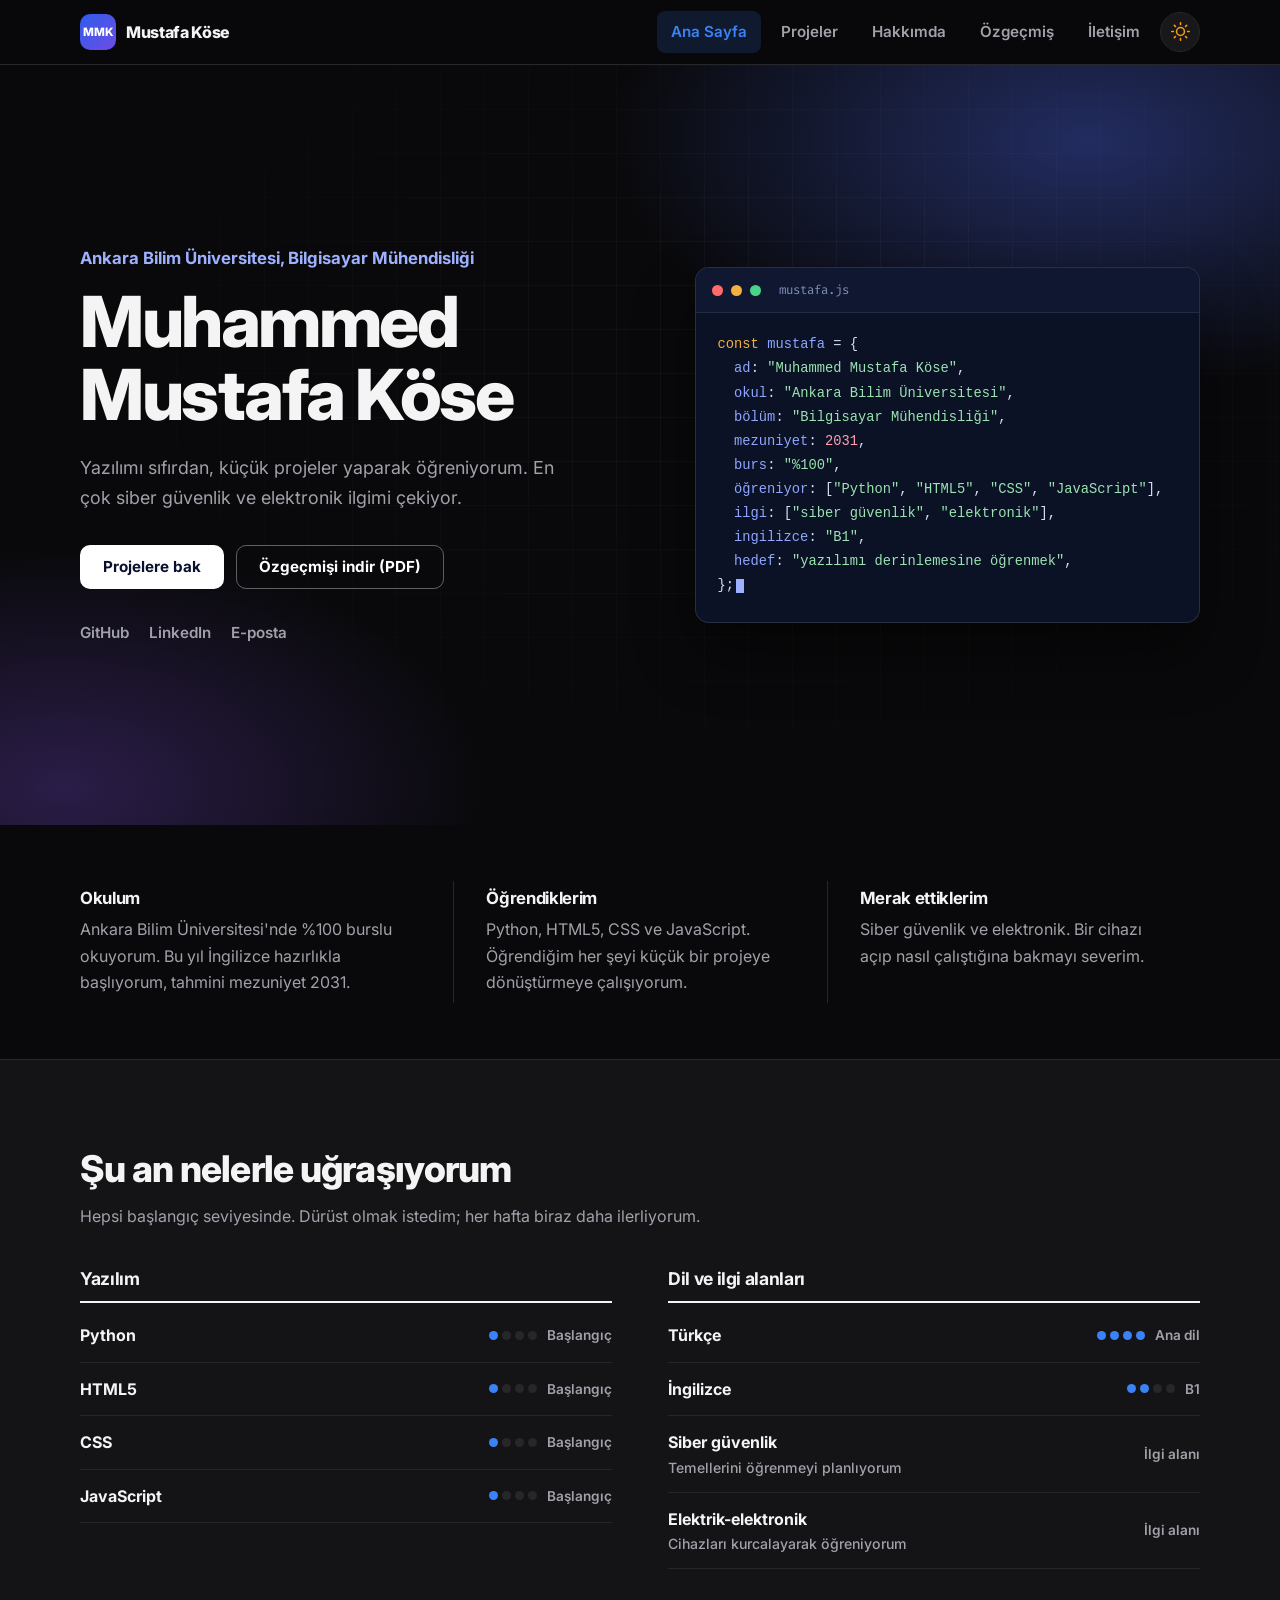
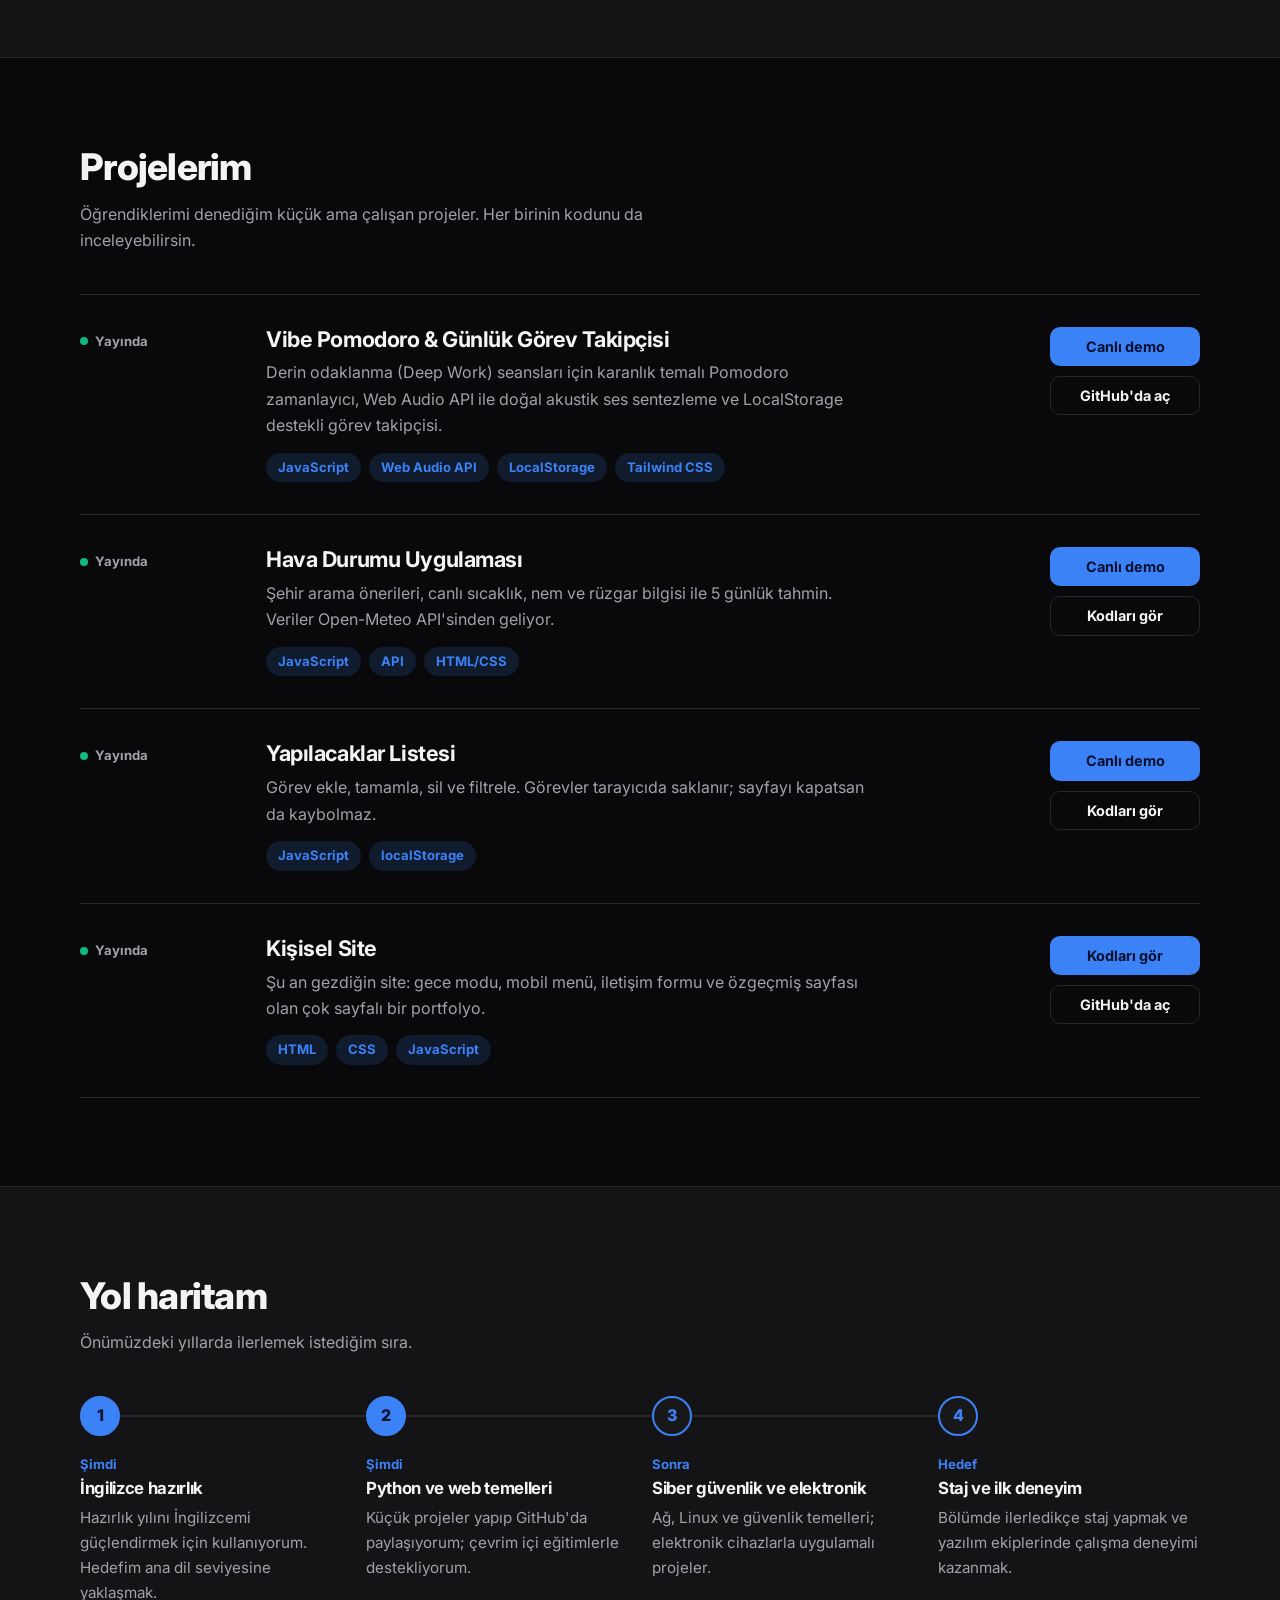
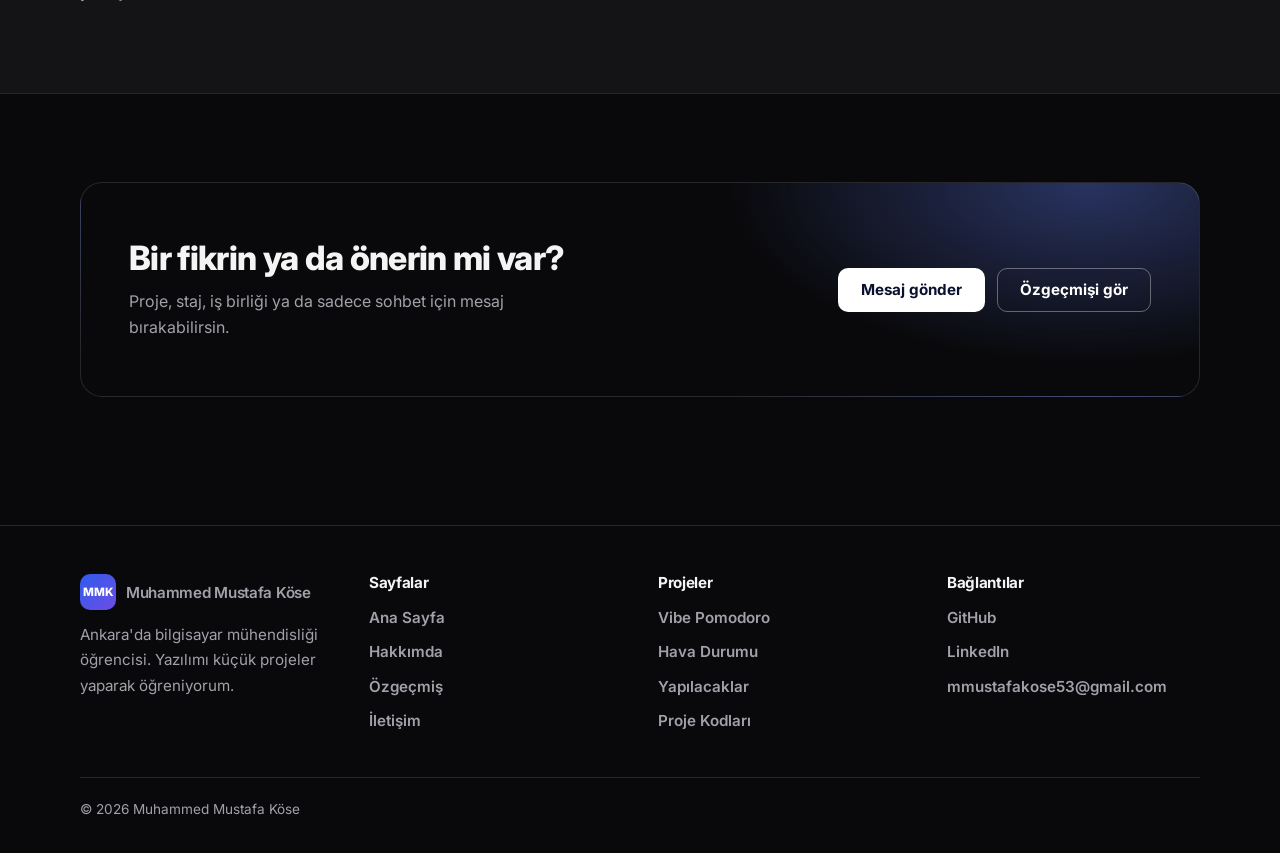
==== commit 7b741e1c: "fix: repair broken paths, modernize UI with dark aesthetic, add Vibe Pomodoro and enhance weather/to" ====
--- a/index.html
+++ b/index.html
@@ -11,15 +11,15 @@
     <meta property="og:title" content="Muhammed Mustafa Köse | Bilgisayar Mühendisliği Öğrencisi">
     <meta property="og:description" content="Muhammed Mustafa Köse: Ankara Bilim Üniversitesi Bilgisayar Mühendisliği öğrencisi. Projeler, özgeçmiş ve iletişim bilgileri.">
     <meta property="og:locale" content="tr_TR">
-    <link rel="icon" type="image/svg+xml" href="assets/favicon.svg">
+    <link rel="icon" type="image/svg+xml" href="favicon.svg">
 
     <link rel="preconnect" href="https://fonts.googleapis.com">
     <link rel="preconnect" href="https://fonts.gstatic.com" crossorigin>
-    <link href="https://fonts.googleapis.com/css2?family=Manrope:wght@400;500;600;700;800&family=Fira+Code:wght@400;500&display=swap" rel="stylesheet">
+    <link href="https://fonts.googleapis.com/css2?family=Inter:wght@400;500;600;700;800&family=Manrope:wght@400;500;600;700;800&family=Fira+Code:wght@400;500&display=swap" rel="stylesheet">
     <link rel="stylesheet" href="style.css">
 
-    <!-- Gece modu kaydını sayfa çizilmeden uygular (beyaz çakmayı önler) -->
-    <script>try{var t=localStorage.getItem('theme');if(t==='dark'||(!t&&window.matchMedia('(prefers-color-scheme: dark)').matches))document.documentElement.classList.add('dark-mode');}catch(e){}</script>
+    <!-- Gece modu kaydını sayfa çizilmeden uygular (RULES.md gereği varsayılan dark mode) -->
+    <script>try{var t=localStorage.getItem('theme');if(t!=='light')document.documentElement.classList.add('dark-mode');}catch(e){}</script>
 </head>
 <body>
     <a class="skip-link" href="#icerik">İçeriğe geç</a>
@@ -33,6 +33,7 @@
             <button class="icon-btn nav-toggle" type="button" aria-expanded="false" aria-controls="nav-menu" aria-label="Menüyü aç"><svg viewBox="0 0 24 24" fill="none" stroke="currentColor" stroke-width="2" stroke-linecap="round" aria-hidden="true"><path d="M4 7h16M4 12h16M4 17h16"/></svg></button>
             <ul class="nav-menu" id="nav-menu">
                 <li><a class="nav-link active" href="index.html" aria-current="page">Ana Sayfa</a></li>
+                <li><a class="nav-link" href="#projeler">Projeler</a></li>
                 <li><a class="nav-link" href="hakkimda.html">Hakkımda</a></li>
                 <li><a class="nav-link" href="cv.html">Özgeçmiş</a></li>
                 <li><a class="nav-link" href="iletisim.html">İletişim</a></li>
@@ -55,7 +56,7 @@
                     <p class="hero-lead">Yazılımı sıfırdan, küçük projeler yaparak öğreniyorum. En çok siber güvenlik ve elektronik ilgimi çekiyor.</p>
                     <div class="btn-row">
                         <a class="btn btn-light" href="#projeler">Projelere bak</a>
-                        <a class="btn btn-outline-light" href="assets/Muhammed_Mustafa_Kose_CV.pdf" download>Özgeçmişi indir (PDF)</a>
+                        <a class="btn btn-outline-light" href="Muhammed_Mustafa_Kose_CV.pdf" download>Özgeçmişi indir (PDF)</a>
                     </div>
                     <ul class="hero-links">
                         <li><a href="https://github.com/mustafa-portfolio" target="_blank" rel="noopener">GitHub</a></li>
@@ -128,6 +129,25 @@
                             <span class="status">Yayında</span>
                         </div>
                         <div>
+                            <h3>Vibe Pomodoro & Günlük Görev Takipçisi</h3>
+                            <p>Derin odaklanma (Deep Work) seansları için karanlık temalı Pomodoro zamanlayıcı, Web Audio API ile doğal akustik ses sentezleme ve LocalStorage destekli görev takipçisi.</p>
+                            <ul class="chips">
+                                <li class="chip">JavaScript</li>
+                                <li class="chip">Web Audio API</li>
+                                <li class="chip">LocalStorage</li>
+                                <li class="chip">Tailwind CSS</li>
+                            </ul>
+                        </div>
+                        <div class="project-actions">
+                            <a class="btn btn-primary" href="https://mustafa-portfolio.github.io/vibe-pomodoro/" target="_blank" rel="noopener">Canlı demo</a>
+                            <a class="btn btn-ghost" href="https://github.com/mustafa-portfolio/vibe-pomodoro" target="_blank" rel="noopener">GitHub'da aç</a>
+                        </div>
+                    </li>
+                    <li class="project">
+                        <div class="project-meta">
+                            <span class="status">Yayında</span>
+                        </div>
+                        <div>
                             <h3>Hava Durumu Uygulaması</h3>
                             <p>Şehir arama önerileri, canlı sıcaklık, nem ve rüzgar bilgisi ile 5 günlük tahmin. Veriler Open-Meteo API'sinden geliyor.</p>
                             <ul class="chips"><li class="chip">JavaScript</li><li class="chip">API</li><li class="chip">HTML/CSS</li></ul>
@@ -232,6 +252,15 @@
                         <li><a href="iletisim.html">İletişim</a></li>
                     </ul>
                 </nav>
+                <nav aria-label="Proje bağlantıları">
+                    <h2>Projeler</h2>
+                    <ul>
+                        <li><a href="https://mustafa-portfolio.github.io/vibe-pomodoro/" target="_blank" rel="noopener">Vibe Pomodoro</a></li>
+                        <li><a href="havadurumu.html">Hava Durumu</a></li>
+                        <li><a href="gorevler.html">Yapılacaklar</a></li>
+                        <li><a href="kodlar.html">Proje Kodları</a></li>
+                    </ul>
+                </nav>
                 <div>
                     <h2>Bağlantılar</h2>
                     <ul>
--- a/style.css
+++ b/style.css
@@ -19,46 +19,63 @@
 
 /* ---------- 1. RENKLER ---------- */
 :root {
-    --bg: #f5f7fb;
+    --bg: #09090b;
+    --surface: #18181b;
+    --surface-2: #141417;
+    --text: #f4f4f5;
+    --muted: #a1a1aa;
+    --line: #27272a;
+    --brand: #3b82f6;
+    --brand-strong: #60a5fa;
+    --brand-soft: rgba(59, 130, 246, 0.15);
+    --accent: #f59e0b;
+    --ok: #10b981;
+    --danger: #ef4444;
+    --focus: #3b82f6;
+
+    --hero-bg: #09090b;
+    --hero-text: #f4f4f5;
+    --hero-muted: #a1a1aa;
+
+    --radius: 12px;
+    --radius-sm: 8px;
+    --shadow: 0 4px 20px rgba(0, 0, 0, 0.4), 0 1px 3px rgba(0, 0, 0, 0.3);
+
+    --font: 'Inter', 'Manrope', system-ui, -apple-system, 'Segoe UI', Roboto, sans-serif;
+    --mono: 'Fira Code', ui-monospace, 'SFMono-Regular', Menlo, Consolas, monospace;
+    color-scheme: dark;
+}
+
+html.dark-mode {
+    --bg: #09090b;
+    --surface: #18181b;
+    --surface-2: #141417;
+    --text: #f4f4f5;
+    --muted: #a1a1aa;
+    --line: #27272a;
+    --brand: #3b82f6;
+    --brand-strong: #60a5fa;
+    --brand-soft: rgba(59, 130, 246, 0.15);
+    --shadow: 0 4px 24px rgba(0, 0, 0, 0.45);
+    --hero-bg: #09090b;
+    --focus: #60a5fa;
+    color-scheme: dark;
+}
+
+html:not(.dark-mode) {
+    --bg: #f8fafc;
     --surface: #ffffff;
-    --surface-2: #eef2f9;
-    --text: #0e1530;
-    --muted: #55607a;
-    --line: #dfe5f0;
-    --brand: #2f5bea;
-    --brand-strong: #2246c4;
-    --brand-soft: rgba(47, 91, 234, 0.1);
-    --accent: #f2b13c;
-    --ok: #15803d;
-    --danger: #c62828;
-    --focus: #2f5bea;
-
-    --hero-bg: #0a1030;
-    --hero-text: #eef1fb;
-    --hero-muted: #b4bfdc;
-
-    --radius: 14px;
-    --radius-sm: 8px;
-    --shadow: 0 1px 2px rgba(14, 21, 48, 0.06), 0 8px 24px rgba(14, 21, 48, 0.06);
-
-    --font: 'Manrope', system-ui, -apple-system, 'Segoe UI', Roboto, sans-serif;
-    --mono: 'Fira Code', ui-monospace, 'SFMono-Regular', Menlo, Consolas, monospace;
-}
-
-html.dark-mode {
-    --bg: #080c18;
-    --surface: #111831;
-    --surface-2: #0d1326;
-    --text: #eef1fb;
-    --muted: #9aa6c4;
-    --line: #212b4a;
-    --brand: #7b98ff;
-    --brand-strong: #9db1ff;
-    --brand-soft: rgba(123, 152, 255, 0.14);
-    --shadow: 0 1px 2px rgba(0, 0, 0, 0.4), 0 8px 24px rgba(0, 0, 0, 0.35);
-    --hero-bg: #060a1c;
-    --focus: #9db1ff;
-    color-scheme: dark;
+    --surface-2: #f1f5f9;
+    --text: #0f172a;
+    --muted: #64748b;
+    --line: #e2e8f0;
+    --brand: #2563eb;
+    --brand-strong: #1d4ed8;
+    --brand-soft: rgba(37, 99, 235, 0.1);
+    --shadow: 0 1px 3px rgba(15, 23, 42, 0.08), 0 8px 24px rgba(15, 23, 42, 0.06);
+    --hero-bg: #0b112c;
+    --focus: #2563eb;
+    color-scheme: light;
 }
 
 /* ---------- 2. TEMEL ---------- */
@@ -191,6 +208,11 @@
 .card {
     background: var(--surface); border: 1px solid var(--line);
     border-radius: var(--radius); padding: 28px; box-shadow: var(--shadow);
+    backdrop-filter: blur(12px); -webkit-backdrop-filter: blur(12px);
+    transition: all 0.2s ease;
+}
+.card:hover {
+    border-color: rgba(59, 130, 246, 0.35);
 }
 
 /* ---------- 5. KAPAK (HERO) ---------- */
@@ -293,6 +315,10 @@
 .project {
     display: grid; grid-template-columns: 150px 1fr auto; gap: 8px 36px; align-items: start;
     padding: 32px 0; border-bottom: 1px solid var(--line);
+    transition: all 0.2s ease;
+}
+.project:hover {
+    border-bottom-color: rgba(59, 130, 246, 0.4);
 }
 .project-meta { display: flex; flex-direction: column; gap: 8px; align-items: flex-start; padding-top: 4px; }
 .status { font-size: 0.82rem; font-weight: 700; color: var(--muted); display: inline-flex; align-items: center; gap: 7px; }
@@ -530,7 +556,7 @@
 
 /* ---------- 13. ALT BİLGİ ve 404 ---------- */
 .site-footer { border-top: 1px solid var(--line); padding: 48px 0 32px; margin-top: 40px; }
-.footer-grid { display: grid; grid-template-columns: 1.4fr 1fr 1fr; gap: 40px; }
+.footer-grid { display: grid; grid-template-columns: repeat(auto-fit, minmax(180px, 1fr)); gap: 36px; }
 .footer-grid h2 { font-size: 0.95rem; margin-bottom: 12px; }
 .footer-grid p { color: var(--muted); max-width: 40ch; margin-top: 12px; font-size: 0.95rem; }
 .footer-grid ul { list-style: none; }
@@ -542,6 +568,139 @@
 .not-found { min-height: 60vh; display: grid; place-content: center; text-align: center; gap: 16px; padding: 64px 0; }
 .not-found h1 { font-size: clamp(4rem, 14vw, 8rem); font-weight: 800; letter-spacing: -0.05em; color: var(--brand); line-height: 1; }
 .not-found p { color: var(--muted); }
+
+/* ---------- 13.5 TOAST BİLDİRİM SİSTEMİ ---------- */
+.toast-container {
+    position: fixed;
+    bottom: 24px;
+    right: 24px;
+    z-index: 9999;
+    display: flex;
+    flex-direction: column;
+    gap: 10px;
+    max-width: min(420px, calc(100vw - 32px));
+    pointer-events: none;
+}
+.toast {
+    display: flex;
+    align-items: center;
+    gap: 12px;
+    padding: 12px 18px;
+    border-radius: 12px;
+    background: var(--surface);
+    border: 1px solid var(--line);
+    color: var(--text);
+    box-shadow: 0 10px 30px rgba(0, 0, 0, 0.4);
+    backdrop-filter: blur(12px);
+    -webkit-backdrop-filter: blur(12px);
+    pointer-events: auto;
+    font-size: 0.92rem;
+    font-weight: 600;
+    line-height: 1.4;
+    animation: toastSlideIn 0.3s cubic-bezier(0.16, 1, 0.3, 1) forwards;
+    transition: opacity 0.25s ease, transform 0.25s ease;
+}
+.toast.toast-hide {
+    opacity: 0;
+    transform: translateY(12px) scale(0.96);
+}
+.toast-icon {
+    display: grid;
+    place-items: center;
+    width: 22px;
+    height: 22px;
+    border-radius: 50%;
+    flex-shrink: 0;
+    font-size: 0.85rem;
+}
+.toast.success { border-color: rgba(16, 185, 129, 0.4); }
+.toast.success .toast-icon { background: rgba(16, 185, 129, 0.15); color: #10b981; }
+.toast.error { border-color: rgba(239, 68, 68, 0.4); }
+.toast.error .toast-icon { background: rgba(239, 68, 68, 0.15); color: #ef4444; }
+.toast.info { border-color: rgba(59, 130, 246, 0.4); }
+.toast.info .toast-icon { background: rgba(59, 130, 246, 0.15); color: #3b82f6; }
+.toast-msg { flex: 1; word-break: break-word; }
+.toast-close {
+    border: none;
+    background: transparent;
+    color: var(--muted);
+    font-size: 1.1rem;
+    cursor: pointer;
+    padding: 2px 6px;
+    border-radius: 4px;
+    line-height: 1;
+}
+.toast-close:hover { color: var(--text); }
+@keyframes toastSlideIn {
+    from { opacity: 0; transform: translateY(16px) scale(0.95); }
+    to { opacity: 1; transform: translateY(0) scale(1); }
+}
+
+/* Hızlı Şehir Butonları */
+.quick-cities {
+    display: flex;
+    flex-wrap: wrap;
+    gap: 8px;
+    margin-top: 10px;
+    margin-bottom: 18px;
+}
+.quick-city-chip {
+    padding: 6px 14px;
+    border-radius: 999px;
+    border: 1px solid var(--line);
+    background: var(--surface);
+    color: var(--muted);
+    font-size: 0.82rem;
+    font-weight: 700;
+    cursor: pointer;
+    transition: all 0.2s ease;
+}
+.quick-city-chip:hover {
+    color: var(--brand);
+    border-color: var(--brand);
+    background: var(--brand-soft);
+}
+.quick-city-chip.active {
+    background: var(--brand);
+    border-color: var(--brand);
+    color: #fff;
+}
+html.dark-mode .quick-city-chip.active {
+    color: #09090b;
+}
+
+/* Todo Düzenleme */
+.todo-item .edit-input {
+    flex: 1;
+    padding: 6px 10px;
+    border-radius: 6px;
+    border: 1px solid var(--brand);
+    background: var(--bg);
+    color: var(--text);
+    font-family: inherit;
+    font-size: 0.95rem;
+}
+.todo-actions-group {
+    display: flex;
+    align-items: center;
+    gap: 4px;
+}
+.todo-edit-btn {
+    border: 0;
+    background: transparent;
+    color: var(--muted);
+    cursor: pointer;
+    padding: 6px 8px;
+    border-radius: 8px;
+    font-family: inherit;
+    font-weight: 700;
+    font-size: 0.82rem;
+    transition: all 0.2s ease;
+}
+.todo-edit-btn:hover {
+    color: var(--brand);
+    background: var(--brand-soft);
+}
 
 /* ---------- 14. MOBİL UYUM ---------- */
 @media (max-width: 960px) {
@@ -582,6 +741,50 @@
     .editor { font-size: 0.78rem; }
 }
 
+@media (max-width: 540px) {
+    .wrap { width: calc(100% - 28px); }
+    .forecast {
+        display: flex;
+        overflow-x: auto;
+        padding-bottom: 8px;
+        scroll-snap-type: x mandatory;
+        -webkit-overflow-scrolling: touch;
+        gap: 8px;
+    }
+    .forecast .day {
+        min-width: 78px;
+        flex: 1 0 78px;
+        scroll-snap-align: start;
+    }
+    .search-row {
+        flex-direction: column;
+    }
+    .search-row input, .search-row button {
+        width: 100%;
+    }
+    .todo-add {
+        flex-direction: column;
+    }
+    .todo-add button {
+        width: 100%;
+    }
+    .todo-item {
+        flex-wrap: wrap;
+        gap: 8px;
+    }
+    .cv-actions {
+        flex-direction: column;
+    }
+    .cv-actions .btn {
+        width: 100%;
+    }
+    .toast-container {
+        left: 14px;
+        right: 14px;
+        bottom: 16px;
+    }
+}
+
 @media (prefers-reduced-motion: reduce) {
     html { scroll-behavior: auto; }
     *, *::before, *::after { transition: none !important; }
